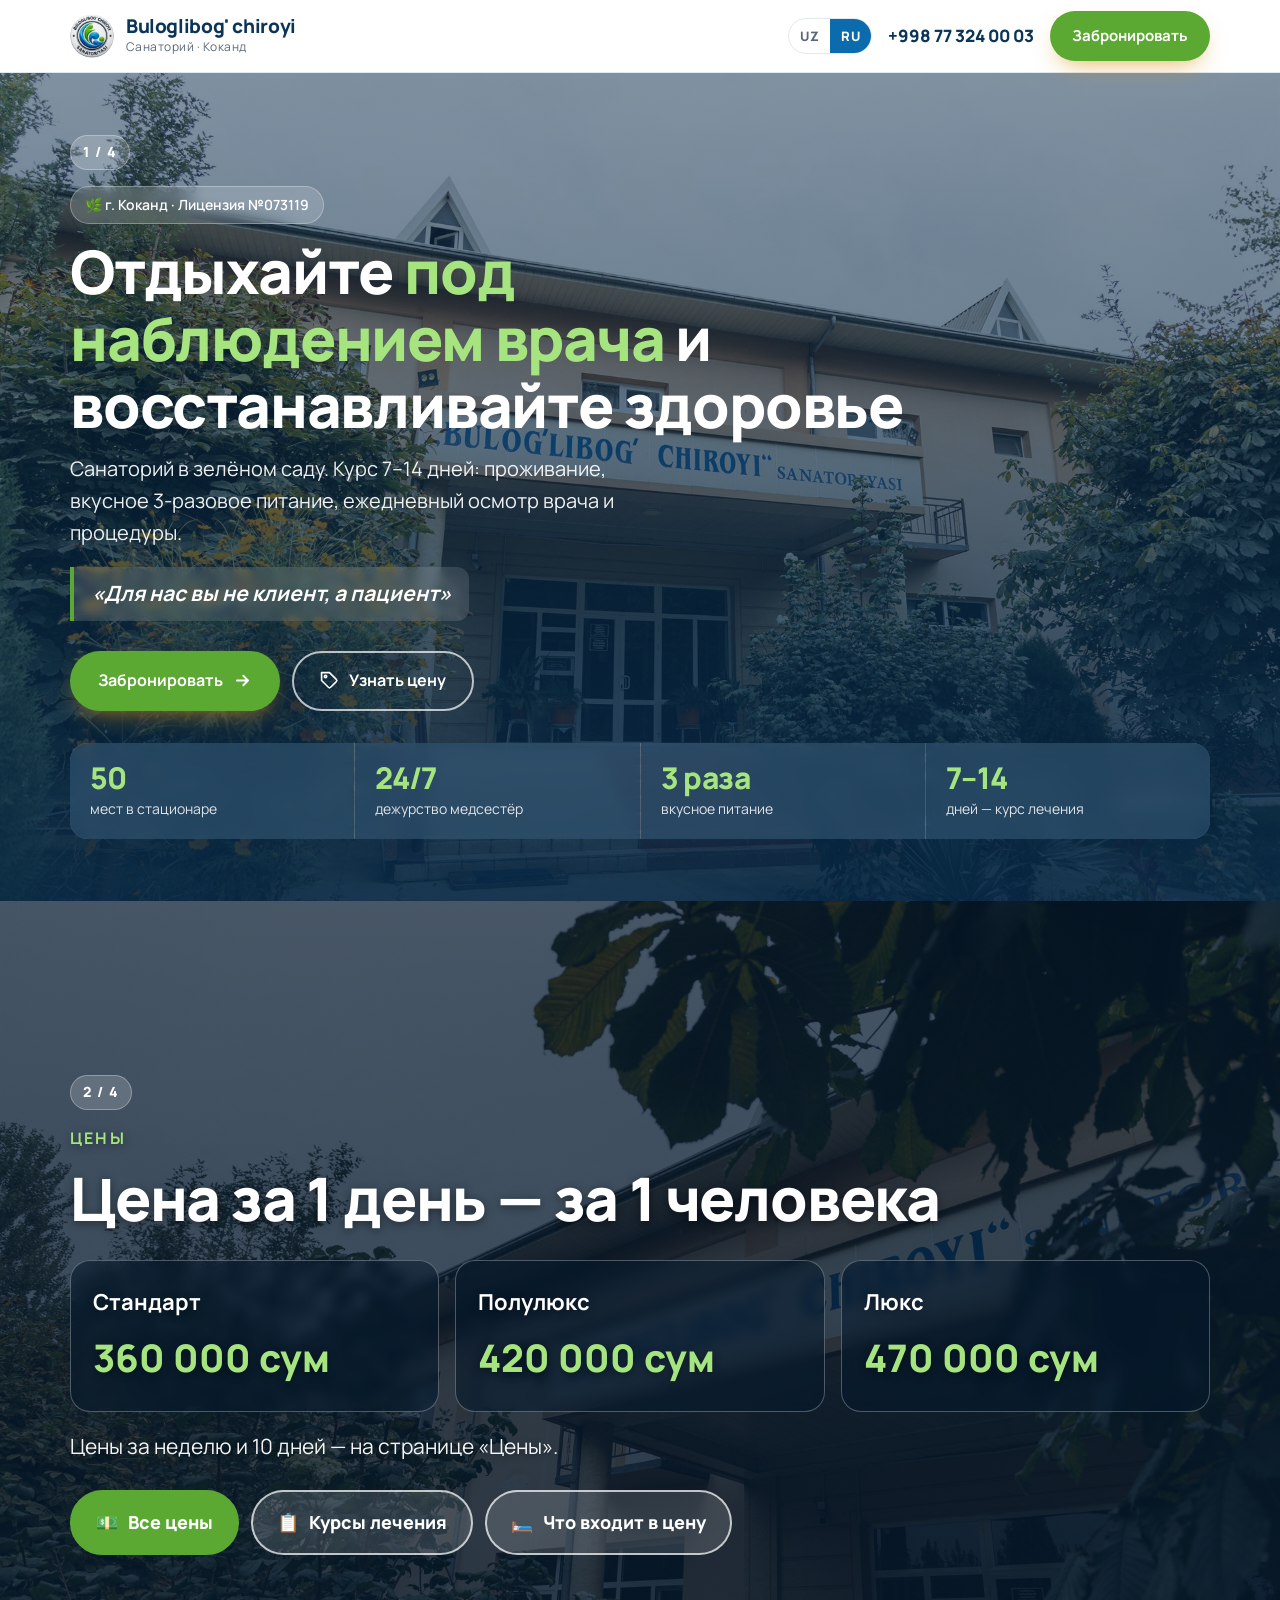
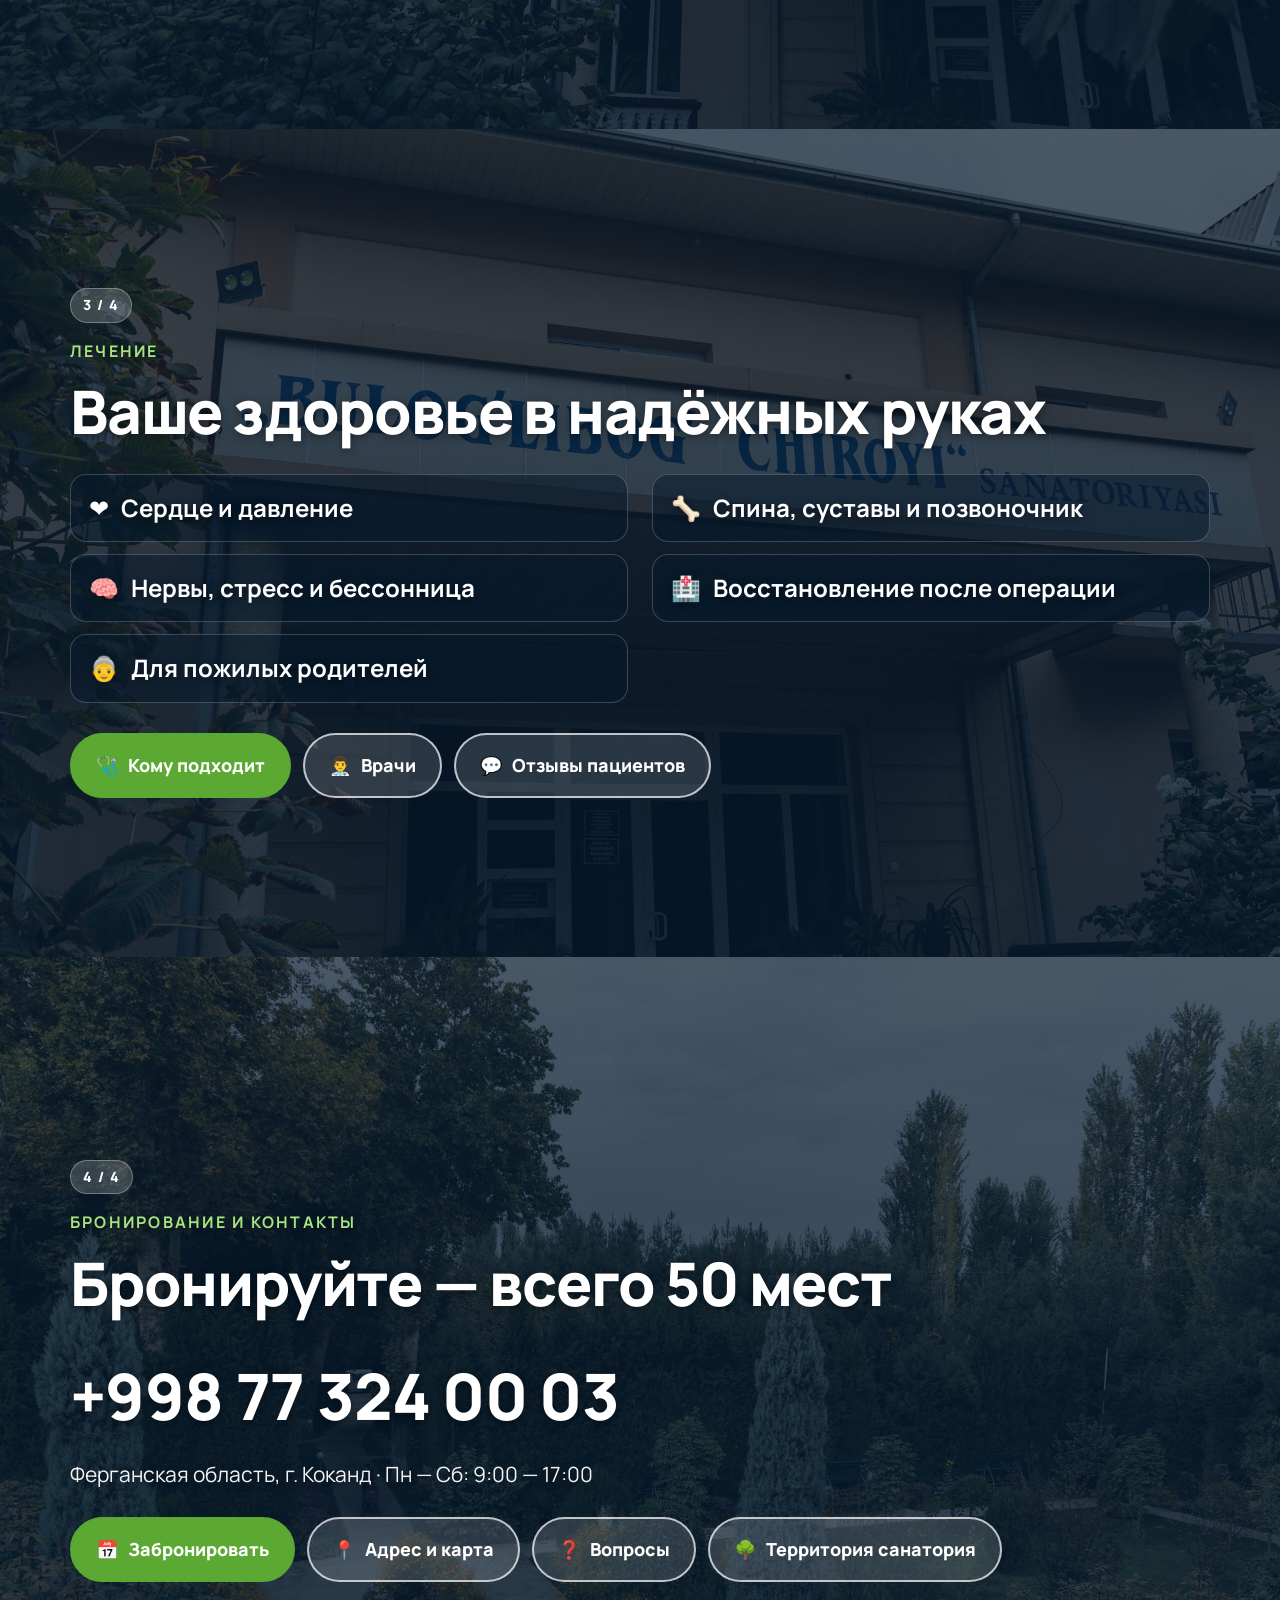
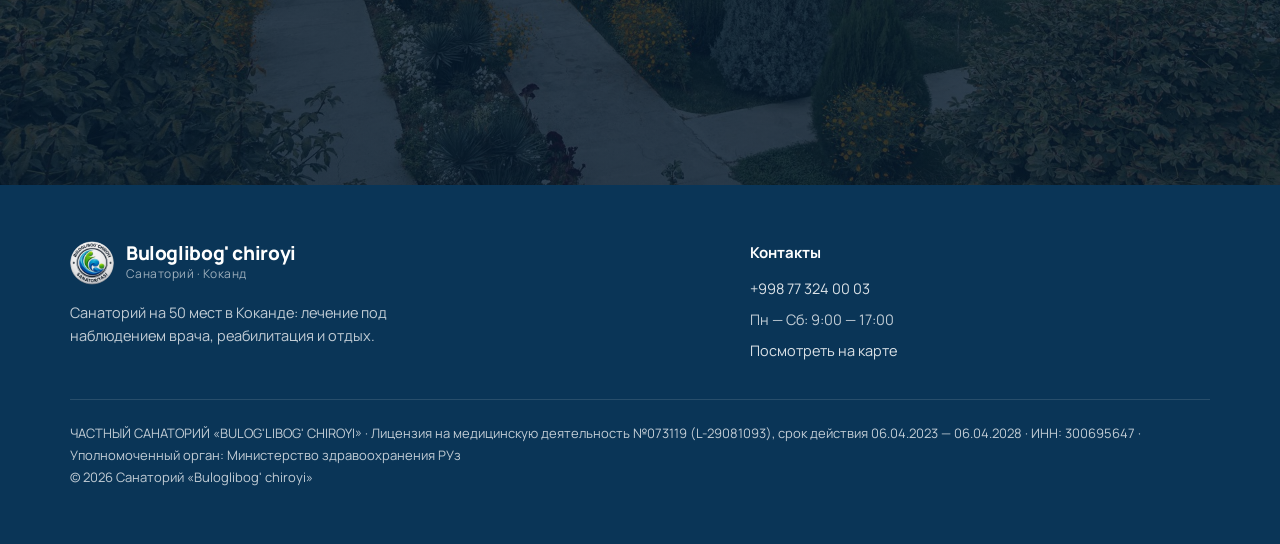
==== ru.html @ 3288c2fd "Bosh sahifa 4 ta ekran (surat fonida), yozuvlar kattalashtirildi va fonda aniq ajralib turadi Co-Aut" ====
<!DOCTYPE html>
<html lang="ru">
<head>
  <meta charset="UTF-8" />
  <meta name="viewport" content="width=device-width, initial-scale=1.0" />
  <title>Санаторий «Buloglibog' chiroyi» — Коканд | Курсы лечения и отдыха</title>
  <meta name="description" content="Санаторий «Buloglibog' chiroyi» в Коканде: курсы лечения и отдыха под наблюдением врача. Проживание, вкусное 3-разовое питание, ежедневный осмотр врача, физиотерапия — входят в цену за сутки. Тел.: +998 77 324 00 03" />
  <meta property="og:title" content="Санаторий «Buloglibog' chiroyi» — Коканд" />
  <meta property="og:description" content="Отдыхайте под наблюдением врача и восстанавливайте здоровье. Курсы лечения 7–14 дней. Бронирование: +998 77 324 00 03" />
  <meta property="og:type" content="website" />
  <meta property="og:image" content="https://buloglibog.uz/images/banner/K_F_9181.jpg" />
  <meta name="theme-color" content="#0a2540" />
  <link rel="icon" href="images/logo/logo.png" />

  <link rel="canonical" href="https://buloglibog.uz/ru.html" />
  <meta property="og:url" content="https://buloglibog.uz/ru.html" />
  <script type="application/ld+json">{"@context": "https://schema.org", "@type": "MedicalClinic", "name": "Buloglibog' chiroyi sanatoriyasi", "alternateName": "Bulog'libog' chiroyi", "url": "https://buloglibog.uz/", "logo": "https://buloglibog.uz/images/logo/logo.png", "image": "https://buloglibog.uz/images/banner/K_F_9181.jpg", "telephone": "+998773240003", "address": {"@type": "PostalAddress", "addressLocality": "Qo'qon", "addressRegion": "Farg'ona viloyati", "addressCountry": "UZ"}, "openingHoursSpecification": [{"@type": "OpeningHoursSpecification", "dayOfWeek": ["Monday", "Tuesday", "Wednesday", "Thursday", "Friday", "Saturday"], "opens": "09:00", "closes": "17:00"}], "priceRange": "340 000 – 470 000 UZS", "hasMap": "https://maps.app.goo.gl/78enxBn8ytiynUwW6", "medicalSpecialty": ["Cardiovascular", "Neurologic", "PhysicalTherapy"]}</script>
  <link rel="alternate" hreflang="uz" href="https://buloglibog.uz/" />
  <link rel="alternate" hreflang="ru" href="https://buloglibog.uz/ru.html" />
  <link rel="preconnect" href="https://fonts.googleapis.com" />
  <link rel="preconnect" href="https://fonts.gstatic.com" crossorigin />
  <link href="https://fonts.googleapis.com/css2?family=Fraunces:ital,opsz,wght@0,9..144,500;0,9..144,600;1,9..144,500&family=Manrope:wght@400;500;600;700;800&display=swap" rel="stylesheet" />
  <link rel="stylesheet" href="assets/style.css" />
  <link rel="stylesheet" href="assets/theme-b.css" />
</head>
<body>

<!-- ============ HEADER ============ -->
<header class="header">
  <div class="wrap">
    <a href="#" class="brand">
      <img src="images/logo/logo.png" alt="Логотип санатория «Buloglibog' chiroyi»" />
      <span><b>Buloglibog' chiroyi</b><small>Санаторий · Коканд</small></span>
    </a>
    <div class="header-cta">
      <div class="lang"><a href="index.html">UZ</a><a class="on" href="ru.html">RU</a></div>
      <a class="header-phone" href="tel:+998773240003">+998 77 324 00 03</a>
      <a class="btn btn-sun" href="#bron">Забронировать</a>
    </div>
  </div>
</header>

<!-- ============ 1-SAHIFA: BOSH SAHIFA ============ -->
<main class="view active" id="bosh">
<section class="hero">
  <img class="hero-bg" src="images/banner/K_F_9181.jpg" alt="Корпус санатория и цветник" fetchpriority="high" />
  <div class="wrap">
    <span class="screen-n">1 / 4</span>
    <span class="hero-tag">🌿 г. Коканд · Лицензия №073119</span>
    <h1>Отдыхайте <em>под наблюдением врача</em> и восстанавливайте здоровье</h1>
    <p class="sub">Санаторий в зелёном саду. Курс 7–14 дней: проживание, вкусное 3-разовое питание, ежедневный осмотр врача и процедуры.</p>
    <p class="motto">«Для нас вы не клиент, а пациент»</p>
    <div class="hero-actions">
      <a class="btn btn-sun" href="#bron">
        Забронировать
        <svg viewBox="0 0 24 24" fill="none" stroke="currentColor" stroke-width="2.4" stroke-linecap="round" stroke-linejoin="round"><path d="M5 12h14M13 6l6 6-6 6"/></svg>
      </a>
      <a class="btn btn-ghost" href="#narxlar">
        <svg viewBox="0 0 24 24" fill="none" stroke="currentColor" stroke-width="2" stroke-linecap="round" stroke-linejoin="round"><path d="M20.6 13.4l-7.2 7.2a2 2 0 01-2.8 0L2 12V2h10l8.6 8.6a2 2 0 010 2.8z"/><circle cx="7" cy="7" r="1.5"/></svg>
        Узнать цену
      </a>
    </div>
    <div class="hero-facts">
      <div><b>50</b><span>мест в стационаре</span></div>
      <div><b>24/7</b><span>дежурство медсестёр</span></div>
      <div><b>3 раза</b><span>вкусное питание</span></div>
      <div><b>7–14</b><span>дней — курс лечения</span></div>
    </div>
  </div>
</section>
<section class="screen" id="ekran-narxlar">
  <div class="screen-bg" style="background-image:url('images/tabiat/K_F_9191.jpg')" aria-hidden="true"></div>
  <div class="wrap">
    <span class="screen-n">2 / 4</span>
    <span class="eyebrow">Цены</span>
    <h2>Цена за 1 день — за 1 человека</h2>
    <div class="sprices">
      <div><b>Стандарт</b><strong>340 000 сум</strong></div>
      <div><b>Полулюкс</b><strong>370 000 сум</strong></div>
      <div><b>Люкс</b><strong>470 000 сум</strong></div>
    </div>
    <p class="screen-note">Цены за неделю и 10 дней — на странице «Цены».</p>
    <div class="sbtns">
        <a class="sbtn sbtn-main" href="#narxlar"><span aria-hidden="true">💵</span> Все цены</a>
        <a class="sbtn" href="#kurslar"><span aria-hidden="true">📋</span> Курсы лечения</a>
        <a class="sbtn" href="#narxga-kiradi"><span aria-hidden="true">🛏️</span> Что входит в цену</a>
    </div>
  </div>
</section>
<section class="screen" id="ekran-davolash">
  <div class="screen-bg" style="background-image:url('images/tabiat/K_F_9196.jpg')" aria-hidden="true"></div>
  <div class="wrap">
    <span class="screen-n">3 / 4</span>
    <span class="eyebrow">Лечение</span>
    <h2>Ваше здоровье в надёжных руках</h2>
    <ul class="slist">
      <li><span aria-hidden="true">❤️</span> Сердце и давление</li>
      <li><span aria-hidden="true">🦴</span> Спина, суставы и позвоночник</li>
      <li><span aria-hidden="true">🧠</span> Нервы, стресс и бессонница</li>
      <li><span aria-hidden="true">🏥</span> Восстановление после операции</li>
      <li><span aria-hidden="true">👵</span> Для пожилых родителей</li>
    </ul>
    <div class="sbtns">
        <a class="sbtn sbtn-main" href="#kimlar-uchun"><span aria-hidden="true">🩺</span> Кому подходит</a>
        <a class="sbtn" href="#shifokorlar"><span aria-hidden="true">👨‍⚕️</span> Врачи</a>
        <a class="sbtn" href="#fikrlar"><span aria-hidden="true">💬</span> Отзывы пациентов</a>
    </div>
  </div>
</section>
<section class="screen" id="ekran-aloqa">
  <div class="screen-bg" style="background-image:url('images/tabiat/K_F_9206.jpg')" aria-hidden="true"></div>
  <div class="wrap">
    <span class="screen-n">4 / 4</span>
    <span class="eyebrow">Бронирование и контакты</span>
    <h2>Бронируйте — всего 50 мест</h2>
    <a class="sphone" href="tel:+998773240003">+998 77 324 00 03</a>
    <p class="screen-note">Ферганская область, г. Коканд · Пн — Сб: 9:00 — 17:00</p>
    <div class="sbtns">
        <a class="sbtn sbtn-main" href="#bron"><span aria-hidden="true">📅</span> Забронировать</a>
        <a class="sbtn" href="#manzil"><span aria-hidden="true">📍</span> Адрес и карта</a>
        <a class="sbtn" href="#faq"><span aria-hidden="true">❓</span> Вопросы</a>
        <a class="sbtn" href="#hudud"><span aria-hidden="true">🌳</span> Территория санатория</a>
    </div>
  </div>
</section>
</main>

<!-- ============ 2-SAHIFA: NARXLAR ============ -->
<main class="view page" id="narxlar" data-title="Цены">
  <div class="page-bg" style="background-image:url('images/tabiat/K_F_9191.jpg')" aria-hidden="true"></div>
  <header class="page-banner">
    <div class="wrap">
      <a class="back" href="#">← Главная</a>
      <h1><span aria-hidden="true">💵</span> Цены</h1>
      <p>Цены за 1 день, неделю и 10 дней</p>
    </div>
  </header>
<section class="section">
  <div class="wrap">
    <div class="pgroup reveal">
      <div class="pgroup-head"><span class="pgroup-n">Цена за 1 день</span><p>За 1 человека, за 1 день</p></div>
      <div class="rooms">
        <div class="room"><span class="room-tag">Самая доступная цена</span><b>Стандарт</b><strong>340 000 сум</strong><small>1 человек / 1 сутки</small></div>
        <div class="room"><b>Полулюкс</b><strong>370 000 сум</strong><small>1 человек / 1 сутки</small></div>
        <div class="room"><b>Люкс</b><strong>470 000 сум</strong><small>1 человек / 1 сутки</small></div>
      </div>
    </div>
    <div class="pgroup reveal">
      <div class="pgroup-head"><span class="pgroup-n">Цена за неделю (7 дней)</span><p>За 1 человека, за 7 дней</p></div>
      <div class="rooms">
        <div class="room"><span class="room-tag">Самая доступная цена</span><b>Стандарт</b><strong>2 380 000 сум</strong><small>1 человек / 7 дней</small></div>
        <div class="room"><b>Полулюкс</b><strong>2 590 000 сум</strong><small>1 человек / 7 дней</small></div>
        <div class="room"><b>Люкс</b><strong>3 290 000 сум</strong><small>1 человек / 7 дней</small></div>
      </div>
    </div>
    <div class="pgroup reveal">
      <div class="pgroup-head"><span class="pgroup-n">Цена за 10 дней</span><p>За 1 человека, за 10 дней</p></div>
      <div class="rooms">
        <div class="room"><span class="room-tag">Самая доступная цена</span><b>Стандарт</b><strong>3 400 000 сум</strong><small>1 человек / 10 дней</small></div>
        <div class="room"><b>Полулюкс</b><strong>3 700 000 сум</strong><small>1 человек / 10 дней</small></div>
        <div class="room"><b>Люкс</b><strong>4 700 000 сум</strong><small>1 человек / 10 дней</small></div>
      </div>
    </div>
    <p class="packs-note reveal">В цену входят проживание, вкусное 3-разовое питание, осмотр врача и процедуры. Анализы, УЗИ и ЛФК оплачиваются отдельно.</p>
  </div>
</section>
  <nav class="pager"><div class="wrap"><a class="pg prev" href="#"><small>← Главная</small><b>🏠 Главная</b></a><a class="pg next" href="#kurslar"><small>Далее →</small><b><span aria-hidden="true">📋</span> Курсы лечения</b></a></div></nav>
  <div class="view-cta"><div class="wrap">
    <span>Есть вопросы? Позвоните — мы всё объясним.</span>
    <div><a class="btn btn-line" href="tel:+998773240003">+998 77 324 00 03</a><a class="btn btn-sun" href="#bron">Забронировать</a></div>
  </div></div>
</main>

<!-- ============ 2-SAHIFA: DAVOLANISH KURSLARI ============ -->
<main class="view page" id="kurslar" data-title="Курсы лечения">
  <div class="page-bg" style="background-image:url('images/tabiat/K_F_9170.jpg')" aria-hidden="true"></div>
  <header class="page-banner">
    <div class="wrap">
      <a class="back" href="#">← Главная</a>
      <h1><span aria-hidden="true">📋</span> Курсы лечения</h1>
      <p>Профилактика, лечение и реабилитация</p>
    </div>
  </header>
<section class="section packs-bg">
  <div class="wrap">
    <div class="head center reveal">
      <span class="eyebrow">Курсы лечения</span>
      <h2>Выберите подходящий курс</h2>
      <p class="lead">В цену за сутки входят проживание, вкусное питание, осмотр врача и процедуры. Анализы, УЗИ и ЛФК оплачиваются отдельно.</p>
    </div>
    <div class="packs">
      <div class="pack reveal">
        <span class="days">7 дней</span>
        <h3>Профилактика</h3>
        <div class="price"><b>от 2 380 000 сум</b><span>340 000 сум в день × 7 дней</span></div>
        <p class="for">При усталости и стрессе, для ежегодного обследования и отдыха.</p>
        <ul>
          <li>Проживание в удобном номере</li>
          <li>Вкусное 3-разовое питание</li>
          <li>Осмотр и консультация врача</li>
          <li>Физиотерапевтические процедуры</li>
        </ul>
        <a class="btn btn-ghost btn-block" href="#bron">Забронировать</a>
      </div>
      <div class="pack best reveal">
        <span class="pack-badge">Выбирают чаще всего</span>
        <span class="days">10–14 дней</span>
        <h3>Лечебный курс</h3>
        <div class="price"><b>от 3 400 000 сум</b><span>340 000 сум в день × 10 дней</span></div>
        <p class="for">Лечение болезней сердца, давления, суставов и нервной системы.</p>
        <ul>
          <li>Всё, что входит в профилактику</li>
          <li>Ежедневный осмотр врача</li>
          <li>Индивидуальный план лечения</li>
          <li>Итоги и рекомендации в конце курса</li>
        </ul>
        <a class="btn btn-sun btn-block" href="#bron">Забронировать</a>
      </div>
      <div class="pack reveal">
        <span class="days">от 14 дней</span>
        <h3>Реабилитация</h3>
        <div class="price"><b>от 4 760 000 сум</b><span>340 000 сум в день × 14 дней</span></div>
        <p class="for">Восстановление после травмы или операции.</p>
        <ul>
          <li>Всё, что входит в лечебный курс</li>
          <li>Уход медсестёр 24/7</li>
          <li>Наблюдение невролога</li>
          <li>Усиленная физиотерапия</li>
        </ul>
        <a class="btn btn-ghost btn-block" href="#bron">Забронировать</a>
      </div>
    </div>
    <p class="packs-note reveal">Цена курса рассчитана по стандартному номеру. Цены других номеров — на странице «Цены». Остались вопросы? Звоните: <a href="tel:+998773240003">+998 77 324 00 03</a></p>
  </div>
</section>
  <nav class="pager"><div class="wrap"><a class="pg prev" href="#narxlar"><small>← Назад</small><b><span aria-hidden="true">💵</span> Цены</b></a><a class="pg next" href="#narxga-kiradi"><small>Далее →</small><b><span aria-hidden="true">🛏️</span> Что входит в цену</b></a></div></nav>
  <div class="view-cta"><div class="wrap">
    <span>Есть вопросы? Позвоните — мы всё объясним.</span>
    <div><a class="btn btn-line" href="tel:+998773240003">+998 77 324 00 03</a><a class="btn btn-sun" href="#bron">Забронировать</a></div>
  </div></div>
</main>

<!-- ============ 2-SAHIFA: NARXGA NIMALAR KIRADI ============ -->
<main class="view page" id="narxga-kiradi" data-title="Что входит в цену">
  <div class="page-bg" style="background-image:url('images/tabiat/K_F_9216.jpg')" aria-hidden="true"></div>
  <header class="page-banner">
    <div class="wrap">
      <a class="back" href="#">← Главная</a>
      <h1><span aria-hidden="true">🛏️</span> Что входит в цену</h1>
      <p>Номер, питание, осмотр врача и процедуры</p>
    </div>
  </header>
<section class="section">
  <div class="wrap incl">
    <div class="incl-photos reveal">
      <img src="images/tabiat/K_F_9170.jpg" alt="Корпус и сад санатория" loading="lazy" />
      <img src="images/tabiat/K_F_9216.jpg" alt="Светлый холл приёмной" loading="lazy" />
      <img src="images/tabiat/K_F_9160.jpg" alt="Фонтан в саду" loading="lazy" />
    </div>
    <div class="reveal">
      <span class="eyebrow">Что входит в цену</span>
      <h2>Вы просто отдыхаете — обо всём остальном позаботимся мы</h2>
      <p class="lead">С первого дня каждый день расписан: утром осмотр, днём процедуры, вечером прогулка по саду.</p>
      <div class="incl-list">
        <div class="incl-item"><span class="n">01</span><b>Удобный номер</b><span>Стандарт, полулюкс или люкс — чисто и уютно</span></div>
        <div class="incl-item"><span class="n">02</span><b>Вкусное 3-разовое питание</b><span>Вкусно и сытно, как дома</span></div>
        <div class="incl-item"><span class="n">03</span><b>Ежедневный осмотр врача</b><span>Ваше состояние постоянно под контролем</span></div>
        <div class="incl-item"><span class="n">04</span><b>Медсестра 24/7</b><span>Помощь рядом даже ночью</span></div>
        <div class="incl-item"><span class="n">05</span><b>Физиотерапия</b><span>Кабинет прямо в здании</span></div>
        <div class="incl-item"><span class="n">06</span><b>Зелёный сад</b><span>Аллеи для прогулок, беседки, фонтан</span></div>
      </div>
    </div>
  </div>
</section>
<section class="section">
  <div class="wrap">
    <div class="head center reveal">
      <span class="eyebrow">Как это работает</span>
      <h2>4 простых шага</h2>
    </div>
    <div class="steps">
      <div class="step reveal"><h3>Позвоните</h3><p>Или оставьте онлайн-заявку. Коротко расскажите о проблеме.</p></div>
      <div class="step reveal"><h3>Подберём курс и даты</h3><p>Врач порекомендует курс, мы назовём цену и свободные места.</p></div>
      <div class="step reveal"><h3>Приезжаете и заселяетесь</h3><p>Возьмите паспорт и имеющиеся анализы. В первый день — полный осмотр.</p></div>
      <div class="step reveal"><h3>Возвращаетесь здоровым</h3><p>В конце курса — результаты и рекомендации для дома.</p></div>
    </div>
  </div>
</section>
  <nav class="pager"><div class="wrap"><a class="pg prev" href="#kurslar"><small>← Назад</small><b><span aria-hidden="true">📋</span> Курсы лечения</b></a><a class="pg next" href="#kimlar-uchun"><small>Далее →</small><b><span aria-hidden="true">🩺</span> Кому подходит</b></a></div></nav>
  <div class="view-cta"><div class="wrap">
    <span>Есть вопросы? Позвоните — мы всё объясним.</span>
    <div><a class="btn btn-line" href="tel:+998773240003">+998 77 324 00 03</a><a class="btn btn-sun" href="#bron">Забронировать</a></div>
  </div></div>
</main>

<!-- ============ 2-SAHIFA: KIMLARGA MOS ============ -->
<main class="view page" id="kimlar-uchun" data-title="Кому подходит">
  <div class="page-bg" style="background-image:url('images/tabiat/K_F_9196.jpg')" aria-hidden="true"></div>
  <header class="page-banner">
    <div class="wrap">
      <a class="back" href="#">← Главная</a>
      <h1><span aria-hidden="true">🩺</span> Кому подходит</h1>
      <p>Какие болезни лечим</p>
    </div>
  </header>
<section class="section">
  <div class="wrap">
    <div class="head reveal">
      <span class="eyebrow">Вам подходит?</span>
      <h2>Чаще всего к нам приезжают с такими проблемами</h2>
      <p class="lead">Узнали себя или близкого человека? Наш врач подберёт подходящий курс.</p>
    </div>
    <div class="who">
      <div class="who-card reveal">
        <div class="who-ico"><svg viewBox="0 0 24 24" fill="none" stroke="currentColor" stroke-width="2" stroke-linecap="round" stroke-linejoin="round"><path d="M20.8 4.6a5.5 5.5 0 00-7.8 0L12 5.7l-1-1.1a5.5 5.5 0 00-7.8 7.8l1 1.1L12 21l7.8-7.5 1-1.1a5.5 5.5 0 000-7.8z"/><path d="M3.5 12h4l2-3 3 6 2-3h6"/></svg></div>
        <h3>Сердце и давление</h3>
        <p>Часто поднимается давление, колет сердце, быстро устаёте. Лечение под контролем кардиолога.</p>
        <a href="#bron">Спросить об этом →</a>
      </div>
      <div class="who-card reveal">
        <div class="who-ico"><svg viewBox="0 0 24 24" fill="none" stroke="currentColor" stroke-width="2" stroke-linecap="round" stroke-linejoin="round"><path d="M12 2v20"/><path d="M8 5h8M7 9h10M8 13h8M7 17h10"/></svg></div>
        <h3>Спина, суставы и позвоночник</h3>
        <p>Боль в спине, отёк суставов, трудно двигаться. Курс физиотерапии и массажа.</p>
        <a href="#bron">Спросить об этом →</a>
      </div>
      <div class="who-card reveal">
        <div class="who-ico"><svg viewBox="0 0 24 24" fill="none" stroke="currentColor" stroke-width="2" stroke-linecap="round" stroke-linejoin="round"><circle cx="12" cy="8" r="5"/><path d="M9 8h.01M15 8h.01M9.5 10.5c1.5 1 3.5 1 5 0"/><path d="M5 21c1-3.5 4-5 7-5s6 1.5 7 5"/></svg></div>
        <h3>Нервы, стресс и бессонница</h3>
        <p>Головная боль, усталость, раздражительность. Осмотр невролога и восстановление в тишине.</p>
        <a href="#bron">Спросить об этом →</a>
      </div>
      <div class="who-card reveal">
        <div class="who-ico"><svg viewBox="0 0 24 24" fill="none" stroke="currentColor" stroke-width="2" stroke-linecap="round" stroke-linejoin="round"><path d="M4 21V10l8-6 8 6v11"/><path d="M9 21v-6h6v6"/><path d="M12 8v4M10 10h4"/></svg></div>
        <h3>После операции</h3>
        <p>Программа реабилитации после операции: вернуть силы и быстрее восстановиться.</p>
        <a href="#bron">Спросить об этом →</a>
      </div>
      <div class="who-card reveal">
        <div class="who-ico"><svg viewBox="0 0 24 24" fill="none" stroke="currentColor" stroke-width="2" stroke-linecap="round" stroke-linejoin="round"><circle cx="9" cy="7" r="3"/><circle cx="17" cy="9" r="2.5"/><path d="M3 20c.5-3.5 3-5.5 6-5.5s5.5 2 6 5.5"/><path d="M15 15.2c.6-.2 1.3-.3 2-.3 2.3 0 4 1.5 4.5 4.1"/></svg></div>
        <h3>Для пожилых родителей</h3>
        <p>Раз в год — полное обследование и отдых. Вы спокойны — они под присмотром.</p>
        <a href="#bron">Спросить об этом →</a>
      </div>
      <div class="who-card accent reveal">
        <h3>Вашей проблемы нет в списке?</h3>
        <p>Позвоните — наш врач подскажет, что делать, и порекомендует подходящий курс.</p>
        <a class="btn btn-sun" href="tel:+998773240003">+998 77 324 00 03</a>
      </div>
    </div>
  </div>
</section>
<section class="section">
  <div class="wrap">
    <div class="head reveal">
      <span class="eyebrow">А также</span>
      <h2 style="font-size:clamp(26px,3.2vw,34px)">Другие услуги санатория</h2>
    </div>
    <div class="extra reveal">
      <div><b>УЗИ-диагностика</b><span>Все виды ультразвуковых исследований</span></div>
      <div><b>Клиническая лаборатория</b><span>Результаты анализов в тот же день</span></div>
      <div><b>Кардиология и неврология</b><span>Осмотр и консультация специалиста</span></div>
      <div><b>Хирургия</b><span>Хирургические и лапароскопические операции</span></div>
    </div>
  </div>
</section>
  <nav class="pager"><div class="wrap"><a class="pg prev" href="#narxga-kiradi"><small>← Назад</small><b><span aria-hidden="true">🛏️</span> Что входит в цену</b></a><a class="pg next" href="#shifokorlar"><small>Далее →</small><b><span aria-hidden="true">👨‍⚕️</span> Врачи</b></a></div></nav>
  <div class="view-cta"><div class="wrap">
    <span>Есть вопросы? Позвоните — мы всё объясним.</span>
    <div><a class="btn btn-line" href="tel:+998773240003">+998 77 324 00 03</a><a class="btn btn-sun" href="#bron">Забронировать</a></div>
  </div></div>
</main>

<!-- ============ 2-SAHIFA: SHIFOKORLAR ============ -->
<main class="view page" id="shifokorlar" data-title="Врачи">
  <div class="page-bg" style="background-image:url('images/tabiat/K_F_9186.jpg')" aria-hidden="true"></div>
  <header class="page-banner">
    <div class="wrap">
      <a class="back" href="#">← Главная</a>
      <h1><span aria-hidden="true">👨‍⚕️</span> Врачи</h1>
      <p>Кто будет вас лечить</p>
    </div>
  </header>
<section class="section">
  <div class="wrap">
    <div class="head reveal">
      <span class="eyebrow">Команда</span>
      <h2>Кто будет вас лечить</h2>
      <p class="lead">Семья Кодировых — врачи, продолжающие медицинские традиции Ферганской долины.</p>
    </div>
    <div class="team">
      <div class="doc reveal"><div class="av">А</div><span class="role">Главный врач</span><h3>Кодиров Акрамжон Акбарович</h3></div>
      <div class="doc reveal"><div class="av">А</div><span class="role">Врач</span><h3>Кодиров Азизжон Акрамович</h3></div>
      <div class="doc reveal"><div class="av">А</div><span class="role">Врач</span><h3>Кодиров Акмалжон Акрамович</h3></div>
      <div class="doc reveal"><div class="av">З</div><span class="role">Старшая медсестра</span><h3>Махмудова Зилолахон Акрамовна</h3></div>
    </div>
  </div>
</section>
  <nav class="pager"><div class="wrap"><a class="pg prev" href="#kimlar-uchun"><small>← Назад</small><b><span aria-hidden="true">🩺</span> Кому подходит</b></a><a class="pg next" href="#hudud"><small>Далее →</small><b><span aria-hidden="true">🌳</span> Территория санатория</b></a></div></nav>
  <div class="view-cta"><div class="wrap">
    <span>Есть вопросы? Позвоните — мы всё объясним.</span>
    <div><a class="btn btn-line" href="tel:+998773240003">+998 77 324 00 03</a><a class="btn btn-sun" href="#bron">Забронировать</a></div>
  </div></div>
</main>

<!-- ============ 2-SAHIFA: SANATORIYA HUDUDI ============ -->
<main class="view page" id="hudud" data-title="Территория санатория">
  <div class="page-bg" style="background-image:url('images/tabiat/K_F_9206.jpg')" aria-hidden="true"></div>
  <header class="page-banner">
    <div class="wrap">
      <a class="back" href="#">← Главная</a>
      <h1><span aria-hidden="true">🌳</span> Территория санатория</h1>
      <p>Сад и корпуса на фото</p>
    </div>
  </header>
<section class="section">
  <div class="wrap">
    <div class="head reveal">
      <span class="eyebrow">Территория санатория</span>
      <h2>Вдали от городского шума, в зелёном саду</h2>
    </div>
    <div class="strip reveal">
      <a href="tabiat-ru.html"><img src="images/tabiat/K_F_9206.jpg" alt="Цветник и аллеи" loading="lazy" /></a>
      <a href="tabiat-ru.html"><img src="images/tabiat/K_F_9156.jpg" alt="Беседка в саду" loading="lazy" /></a>
      <a href="tabiat-ru.html"><img src="images/tabiat/K_F_9151.jpg" alt="Скамейки с навесом" loading="lazy" /></a>
      <a href="tabiat-ru.html"><img src="images/tabiat/K_F_9221.jpg" alt="Веранда и вид на сад" loading="lazy" /></a>
      <a href="tabiat-ru.html"><img src="images/tabiat/K_F_9241.jpg" alt="Въезд на территорию" loading="lazy" /><span class="more">Все фото →</span></a>
    </div>
  </div>
</section>
  <nav class="pager"><div class="wrap"><a class="pg prev" href="#shifokorlar"><small>← Назад</small><b><span aria-hidden="true">👨‍⚕️</span> Врачи</b></a><a class="pg next" href="#fikrlar"><small>Далее →</small><b><span aria-hidden="true">💬</span> Отзывы пациентов</b></a></div></nav>
  <div class="view-cta"><div class="wrap">
    <span>Есть вопросы? Позвоните — мы всё объясним.</span>
    <div><a class="btn btn-line" href="tel:+998773240003">+998 77 324 00 03</a><a class="btn btn-sun" href="#bron">Забронировать</a></div>
  </div></div>
</main>

<!-- ============ 2-SAHIFA: BEMORLAR FIKRI ============ -->
<main class="view page" id="fikrlar" data-title="Отзывы пациентов">
  <div class="page-bg" style="background-image:url('images/tabiat/K_F_9156.jpg')" aria-hidden="true"></div>
  <header class="page-banner">
    <div class="wrap">
      <a class="back" href="#">← Главная</a>
      <h1><span aria-hidden="true">💬</span> Отзывы пациентов</h1>
      <p>Что говорят наши пациенты</p>
    </div>
  </header>
<section class="section">
  <div class="wrap">
    <div class="head reveal">
      <span class="eyebrow">Отзывы пациентов</span>
      <h2>Что говорят те, кто у нас лечился</h2>
    </div>
    <div class="reviews">
      <div class="review reveal">
        <div class="stars">★★★★★</div>
        <blockquote>«Приехал с болезнью сердца. Акрам-ака и его команда лечили очень внимательно. После 14-дневного курса чувствую себя на 10 лет моложе. Спасибо!»</blockquote>
        <div class="who-r">Даврон-ака, 58 лет<span>г. Фергана</span></div>
      </div>
      <div class="review reveal">
        <div class="stars">★★★★★</div>
        <blockquote>«Забронировала курс физиотерапии для мамы. Медсёстры очень заботливые, номера чистые, еда вкусная. Главное — мама снова хорошо ходит.»</blockquote>
        <div class="who-r">Мадина-опа, 34 года<span>г. Коканд</span></div>
      </div>
      <div class="review reveal">
        <div class="stars">★★★★★</div>
        <blockquote>«Восстанавливался здесь после операции. Маленький разрез, боли почти не было, через 3 дня был дома. Азиз-ака — настоящий профессионал.»</blockquote>
        <div class="who-r">Бекзод-ака, 41 год<span>г. Маргилан</span></div>
      </div>
    </div>
  </div>
</section>
  <nav class="pager"><div class="wrap"><a class="pg prev" href="#hudud"><small>← Назад</small><b><span aria-hidden="true">🌳</span> Территория санатория</b></a><a class="pg next" href="#faq"><small>Далее →</small><b><span aria-hidden="true">❓</span> Вопросы</b></a></div></nav>
  <div class="view-cta"><div class="wrap">
    <span>Есть вопросы? Позвоните — мы всё объясним.</span>
    <div><a class="btn btn-line" href="tel:+998773240003">+998 77 324 00 03</a><a class="btn btn-sun" href="#bron">Забронировать</a></div>
  </div></div>
</main>

<!-- ============ 2-SAHIFA: SAVOLLAR ============ -->
<main class="view page" id="faq" data-title="Вопросы">
  <div class="page-bg" style="background-image:url('images/tabiat/K_F_9231.jpg')" aria-hidden="true"></div>
  <header class="page-banner">
    <div class="wrap">
      <a class="back" href="#">← Главная</a>
      <h1><span aria-hidden="true">❓</span> Вопросы</h1>
      <p>Документы, оплата и другое</p>
    </div>
  </header>
<section class="section">
  <div class="wrap">
    <div class="head center reveal">
      <span class="eyebrow">Вопросы</span>
      <h2>Частые вопросы</h2>
    </div>
    <div class="faq reveal">
      <details open>
        <summary>Сколько стоит?</summary>
        <p>Цена за 1 человека в сутки: стандарт — 340 000 сум, полулюкс — 370 000 сум, люкс — 470 000 сум. Например, 10-дневный курс в стандартном номере — 3 400 000 сум. В цену входят проживание, питание, осмотр врача и процедуры; анализы, УЗИ и ЛФК оплачиваются отдельно. Подробнее: <a href="tel:+998773240003">+998 77 324 00 03</a>.</p>
      </details>
      <details>
        <summary>Как забронировать место?</summary>
        <p>Позвоните или <a href="https://forms.gle/gRoHzKbZsQmoLKWW8" target="_blank" rel="noopener">оставьте онлайн-заявку</a>. Наш специалист свяжется с вами и поможет выбрать курс и даты.</p>
      </details>
      <details>
        <summary>Сколько длится курс?</summary>
        <p>Обычно 7–14 дней. Точный срок врач назначит после осмотра — в зависимости от заболевания и его тяжести.</p>
      </details>
      <details>
        <summary>Какие нужны документы?</summary>
        <p>Паспорт или ID-карта. Если есть — прежние анализы, ЭКГ и результаты УЗИ. Если понадобится что-то ещё, предупредим заранее.</p>
      </details>
      <details>
        <summary>Можно приехать вместе с близким?</summary>
        <p>Да. Цена считается за каждого человека отдельно. Подробные условия уточните по телефону.</p>
      </details>
      <details>
        <summary>Как оплатить?</summary>
        <p>Наличными, банковской картой или переводом.</p>
      </details>
    </div>
  </div>
</section>
  <nav class="pager"><div class="wrap"><a class="pg prev" href="#fikrlar"><small>← Назад</small><b><span aria-hidden="true">💬</span> Отзывы пациентов</b></a><a class="pg next" href="#manzil"><small>Далее →</small><b><span aria-hidden="true">📍</span> Адрес и контакты</b></a></div></nav>
  <div class="view-cta"><div class="wrap">
    <span>Есть вопросы? Позвоните — мы всё объясним.</span>
    <div><a class="btn btn-line" href="tel:+998773240003">+998 77 324 00 03</a><a class="btn btn-sun" href="#bron">Забронировать</a></div>
  </div></div>
</main>

<!-- ============ 2-SAHIFA: MANZIL VA ALOQA ============ -->
<main class="view page" id="manzil" data-title="Адрес и контакты">
  <div class="page-bg" style="background-image:url('images/tabiat/K_F_9241.jpg')" aria-hidden="true"></div>
  <header class="page-banner">
    <div class="wrap">
      <a class="back" href="#">← Главная</a>
      <h1><span aria-hidden="true">📍</span> Адрес и контакты</h1>
      <p>Карта, телефон, часы работы</p>
    </div>
  </header>
<section class="section">
  <div class="wrap">
    <div class="head reveal">
      <span class="eyebrow">Адрес</span>
      <h2>Как нас найти</h2>
    </div>
    <div class="contact">
      <div class="contact-card reveal">
        <div class="row"><b>Телефон</b><a class="big" href="tel:+998773240003">+998 77 324 00 03</a></div>
        <div class="row"><b>Адрес</b><div>Ферганская область, г. Коканд</div><span style="color:var(--muted);font-size:14px">Plus Code: GXGQ+3M4</span></div>
        <div class="row"><b>Часы работы</b><div>Пн — Сб: 9:00 — 17:00</div><span style="color:var(--muted);font-size:14px">Стационар: 24/7</span></div>
        <a class="btn btn-line" href="https://maps.app.goo.gl/78enxBn8ytiynUwW6" target="_blank" rel="noopener">Открыть маршрут на карте</a>
      </div>
      <div class="map reveal">
        <iframe title="Buloglibog' chiroyi sanatoriyasi xaritada" loading="lazy" referrerpolicy="no-referrer-when-downgrade"
          src="https://maps.google.com/maps?q=GXGQ%2B3M4%20Kokand&z=15&output=embed"></iframe>
      </div>
    </div>
  </div>
</section>
  <nav class="pager"><div class="wrap"><a class="pg prev" href="#faq"><small>← Назад</small><b><span aria-hidden="true">❓</span> Вопросы</b></a><a class="pg next" href="#bron"><small>Далее →</small><b><span aria-hidden="true">📅</span> Забронировать</b></a></div></nav>
  <div class="view-cta"><div class="wrap">
    <span>Есть вопросы? Позвоните — мы всё объясним.</span>
    <div><a class="btn btn-line" href="tel:+998773240003">+998 77 324 00 03</a><a class="btn btn-sun" href="#bron">Забронировать</a></div>
  </div></div>
</main>

<!-- ============ 2-SAHIFA: JOY BAND QILISH ============ -->
<main class="view page" id="bron" data-title="Забронировать">
  <div class="page-bg" style="background-image:url('images/tabiat/K_F_9226.jpg')" aria-hidden="true"></div>
  <header class="page-banner">
    <div class="wrap">
      <a class="back" href="#">← Главная</a>
      <h1><span aria-hidden="true">📅</span> Забронировать</h1>
      <p>Звонок или онлайн-заявка</p>
    </div>
  </header>
<section class="section">
  <div class="wrap">
    <div class="lead-box reveal">
      <div class="txt">
        <span class="eyebrow">Забронировать</span>
        <h2>Мест немного — бронируйте заранее</h2>
        <p>Всего 50 мест. Позвоните или оставьте заявку — наш специалист свяжется с вами и расскажет о курсе, датах и цене.</p>
        <ul class="lead-perks">
          <li>Консультация и информация о цене — бесплатно</li>
          <li>Удобные даты выбираете сами</li>
          <li>Наличные, карта или банковский перевод</li>
        </ul>
      </div>
      <div class="form">
        <a class="btn btn-green btn-block" href="tel:+998773240003">
          <svg viewBox="0 0 24 24" fill="none" stroke="currentColor" stroke-width="2" stroke-linecap="round" stroke-linejoin="round"><path d="M3 5a2 2 0 012-2h2.5a1 1 0 01.95.68l1.2 3.6a1 1 0 01-.27 1.05L7.6 9.7a13 13 0 006.7 6.7l1.4-1.78a1 1 0 011.05-.27l3.6 1.2a1 1 0 01.68.95V19a2 2 0 01-2 2A18 18 0 013 5z"/></svg>
          +998 77 324 00 03
        </a>
        <p class="hint">Понедельник — суббота, 9:00 — 17:00</p>
        <div class="or">или</div>
        <a class="btn btn-sun btn-block" href="https://forms.gle/gRoHzKbZsQmoLKWW8" target="_blank" rel="noopener">
          Оставить онлайн-заявку
          <svg viewBox="0 0 24 24" fill="none" stroke="currentColor" stroke-width="2.4" stroke-linecap="round" stroke-linejoin="round"><path d="M5 12h14M13 6l6 6-6 6"/></svg>
        </a>
        <p class="hint">Займёт 1 минуту. Перезвоним в рабочее время.</p>
      </div>
    </div>
  </div>
</section>
  <nav class="pager"><div class="wrap"><a class="pg prev" href="#manzil"><small>← Назад</small><b><span aria-hidden="true">📍</span> Адрес и контакты</b></a><a class="pg next" href="#"><small>Главная →</small><b>🏠 Главная</b></a></div></nav>
</main>

<!-- ============ FOOTER ============ -->
<footer class="footer">
  <div class="wrap">
    <div class="grid">
      <div>
        <a href="#" class="brand">
          <img src="images/logo/logo.png" alt="" />
          <span><b>Buloglibog' chiroyi</b><small>Санаторий · Коканд</small></span>
        </a>
        <p style="margin-top:16px;max-width:360px">Санаторий на 50 мест в Коканде: лечение под наблюдением врача, реабилитация и отдых.</p>
      </div>
      <div>
        <h4>Контакты</h4>
        <ul>
          <li><a href="tel:+998773240003">+998 77 324 00 03</a></li>
          <li>Пн — Сб: 9:00 — 17:00</li>
          <li><a href="https://maps.app.goo.gl/78enxBn8ytiynUwW6" target="_blank" rel="noopener">Посмотреть на карте</a></li>
        </ul>
      </div>
    </div>
    <div class="legal">
      ЧАСТНЫЙ САНАТОРИЙ «BULOG'LIBOG' CHIROYI» · Лицензия на медицинскую деятельность №073119 (L-29081093), срок действия 06.04.2023 — 06.04.2028 · ИНН: 300695647 · Уполномоченный орган: Министерство здравоохранения РУз<br />
      © 2026 Санаторий «Buloglibog' chiroyi»
    </div>
  </div>
</footer>

<!-- Mobil pastki panel -->
<div class="mbar">
  <a class="btn btn-green" href="tel:+998773240003">Позвонить</a>
  <a class="btn btn-sun" href="#bron">Забронировать</a>
</div>

<script>
  // 2 sahifali tuzilma: bosh sahifa (tugmalar) va tanlangan bo'lim sahifasi
  (function () {
    var views = document.querySelectorAll('.view');
    var home = document.getElementById('bosh');
    var baseTitle = document.title;
    function show() {
      var id = decodeURIComponent(location.hash.slice(1));
      var el = id && document.getElementById(id);
      var target = el && el.closest ? el.closest('.view') : null;
      if (!target) { target = home; el = null; }
      var sub = (el && el !== target) ? el : null;
      views.forEach(function (v) { v.classList.toggle('active', v === target); });
      target.querySelectorAll('.reveal').forEach(function (e) { e.classList.add('in'); });
      document.title = target === home ? baseTitle : target.getAttribute('data-title') + " — санаторий «Buloglibog' chiroyi»";
      function go() {
        if (sub) { window.scrollTo(0, sub.getBoundingClientRect().top + window.pageYOffset - 70); }
        else window.scrollTo(0, 0);
      }
      go(); setTimeout(go, 0);
    }
    if ('scrollRestoration' in history) history.scrollRestoration = 'manual';
    window.addEventListener('hashchange', show);
    window.addEventListener('load', function () { if (!location.hash) window.scrollTo(0, 0); });
    show();
  })();
</script>
<script>
  // Til almashtirganda ochiq bo'limni saqlash
  document.querySelectorAll('.lang a').forEach(function (a) {
    a.addEventListener('click', function () { if (location.hash) a.href = a.getAttribute('href') + location.hash; });
  });
</script>
<script src="assets/data.js" defer></script>
</body>
</html>
---- assets/style.css ----
/* Buloglibog' chiroyi — umumiy uslublar */
:root {
  --green-900: #12331f;
  --green-800: #1b4a2e;
  --green-700: #22603b;
  --green-600: #2e7a4c;
  --green-100: #e4efe6;
  --cream: #f7f3ea;
  --cream-2: #efe8d8;
  --sun: #f2b33d;
  --sun-dark: #d9961c;
  --ink: #1d241f;
  --muted: #5c665f;
  --line: #ddd5c3;
  --white: #ffffff;
  --radius: 18px;
  --shadow: 0 18px 40px -22px rgba(18, 51, 31, .45);
  --max: 1180px;
}

* { box-sizing: border-box; }
html { scroll-behavior: smooth; -webkit-text-size-adjust: 100%; }
body {
  margin: 0;
  font-family: 'Manrope', system-ui, -apple-system, 'Segoe UI', sans-serif;
  color: var(--ink);
  background: var(--cream);
  line-height: 1.6;
  font-size: 17px;
}
img { max-width: 100%; display: block; }
a { color: inherit; }
h1, h2, h3 { font-family: 'Fraunces', Georgia, serif; font-weight: 600; line-height: 1.12; margin: 0; letter-spacing: -.01em; }
h2 { font-size: clamp(30px, 4.2vw, 46px); }
h3 { font-size: 22px; }
p { margin: 0; }

.wrap { max-width: var(--max); margin: 0 auto; padding: 0 20px; }
.section { padding: clamp(64px, 9vw, 110px) 0; }
.eyebrow {
  display: inline-block; font-size: 13px; font-weight: 700; letter-spacing: .14em;
  text-transform: uppercase; color: var(--green-600); margin-bottom: 14px;
}
.lead { color: var(--muted); font-size: 18px; max-width: 640px; margin-top: 16px; }
.head { margin-bottom: 44px; }
.head.center { text-align: center; }
.head.center .lead { margin-left: auto; margin-right: auto; }

/* Tugmalar */
.btn {
  display: inline-flex; align-items: center; justify-content: center; gap: 10px;
  padding: 15px 26px; border-radius: 999px; font-weight: 700; font-size: 16px;
  text-decoration: none; border: 2px solid transparent; cursor: pointer;
  transition: transform .15s ease, background .2s ease, box-shadow .2s ease;
  font-family: inherit;
}
.btn:hover { transform: translateY(-1px); }
.btn svg { width: 19px; height: 19px; flex: none; }
.btn-sun { background: var(--sun); color: var(--green-900); box-shadow: 0 10px 24px -10px rgba(217,150,28,.8); }
.btn-sun:hover { background: #f6c25c; }
.btn-green { background: var(--green-700); color: #fff; }
.btn-green:hover { background: var(--green-800); }
.btn-ghost { border-color: rgba(255,255,255,.7); color: #fff; }
.btn-ghost:hover { background: rgba(255,255,255,.12); }
.btn-line { border-color: var(--green-700); color: var(--green-700); }
.btn-line:hover { background: var(--green-100); }
.btn-block { width: 100%; }

/* Header */
.header {
  position: sticky; top: 0; z-index: 50;
  background: rgba(247, 243, 234, .92); backdrop-filter: blur(10px);
  border-bottom: 1px solid var(--line);
}
.header .wrap { display: flex; align-items: center; justify-content: space-between; height: 72px; gap: 20px; }
.brand { display: flex; align-items: center; gap: 12px; text-decoration: none; }
.brand img { width: 44px; height: 44px; border-radius: 50%; }
.brand b { display: block; font-family: 'Fraunces', serif; font-size: 19px; font-weight: 600; line-height: 1.1; color: var(--green-900); }
.brand small { display: block; font-size: 12px; color: var(--muted); letter-spacing: .04em; }
.nav { display: flex; gap: 26px; }
.nav a { text-decoration: none; font-weight: 600; font-size: 15px; color: var(--ink); opacity: .8; }
.nav a:hover { opacity: 1; color: var(--green-700); }
.header-cta { display: flex; align-items: center; gap: 16px; }
.header-phone { font-weight: 800; text-decoration: none; color: var(--green-900); white-space: nowrap; }
.header .btn { padding: 11px 20px; font-size: 15px; }
@media (max-width: 980px) { .nav { display: none; } }
@media (max-width: 640px) { .header-phone { display: none; } .header .btn { padding: 10px 16px; font-size: 14px; } .brand small { display: none; } }

/* Hero */
.hero { position: relative; min-height: min(88vh, 760px); display: flex; align-items: flex-end; color: #fff; overflow: hidden; }
.hero-bg { position: absolute; inset: 0; width: 100%; height: 100%; object-fit: cover; }
.hero::after {
  content: ""; position: absolute; inset: 0;
  background: linear-gradient(180deg, rgba(10,30,18,.15) 0%, rgba(10,30,18,.35) 40%, rgba(10,30,18,.88) 100%);
}
.hero .wrap { position: relative; z-index: 1; padding-top: 120px; padding-bottom: 56px; width: 100%; }
.hero-tag {
  display: inline-flex; align-items: center; gap: 8px; padding: 7px 14px; border-radius: 999px;
  background: rgba(255,255,255,.16); border: 1px solid rgba(255,255,255,.3); font-size: 14px; font-weight: 600;
  backdrop-filter: blur(6px);
}
.hero h1 { font-size: clamp(38px, 6.4vw, 74px); max-width: 860px; margin: 18px 0 18px; }
.hero h1 em { font-style: italic; color: #ffd27a; }
.hero p.sub { font-size: clamp(17px, 2vw, 20px); max-width: 600px; opacity: .92; }
.hero-actions { display: flex; flex-wrap: wrap; gap: 12px; margin-top: 30px; }
.hero-facts {
  display: grid; grid-template-columns: repeat(4, 1fr); gap: 1px; margin-top: 46px;
  background: rgba(255,255,255,.25); border-radius: var(--radius); overflow: hidden;
}
.hero-facts div { background: rgba(14, 38, 24, .55); backdrop-filter: blur(8px); padding: 18px 20px; }
.hero-facts b { display: block; font-family: 'Fraunces', serif; font-size: 30px; font-weight: 600; line-height: 1.1; }
.hero-facts span { font-size: 14px; opacity: .85; }
@media (max-width: 720px) {
  .hero-facts { grid-template-columns: 1fr 1fr; }
  .hero-facts b { font-size: 24px; }
  .hero-actions .btn { flex: 1 1 100%; }
}

/* Kimlar uchun */
.who { display: grid; grid-template-columns: repeat(3, 1fr); gap: 18px; }
.who-card {
  background: var(--white); border-radius: var(--radius); padding: 28px; border: 1px solid var(--line);
  display: flex; flex-direction: column; gap: 12px; transition: border-color .2s, box-shadow .2s;
}
.who-card:hover { border-color: var(--green-600); box-shadow: var(--shadow); }
.who-ico { width: 52px; height: 52px; border-radius: 14px; background: var(--green-100); display: grid; place-items: center; color: var(--green-700); }
.who-ico svg { width: 26px; height: 26px; }
.who-card p { color: var(--muted); font-size: 16px; }
.who-card a { margin-top: auto; font-weight: 700; color: var(--green-700); text-decoration: none; padding-top: 8px; }
.who-card a:hover { text-decoration: underline; }
.who-card.accent { background: var(--green-800); color: #fff; border-color: var(--green-800); }
.who-card.accent p { color: rgba(255,255,255,.8); }
.who-card.accent .btn { margin-top: auto; }
@media (max-width: 900px) { .who { grid-template-columns: 1fr 1fr; } }
@media (max-width: 600px) { .who { grid-template-columns: 1fr; } }

/* Paketlar */
.packs-bg { background: var(--green-900); color: #fff; }
.packs-bg .eyebrow { color: var(--sun); }
.packs-bg .lead { color: rgba(255,255,255,.75); }
.packs { display: grid; grid-template-columns: repeat(3, 1fr); gap: 20px; align-items: stretch; }
.pack {
  background: rgba(255,255,255,.06); border: 1px solid rgba(255,255,255,.14); border-radius: 22px;
  padding: 32px 28px; display: flex; flex-direction: column; position: relative;
}
.pack.best { background: var(--cream); color: var(--ink); border-color: var(--sun); box-shadow: 0 30px 60px -30px rgba(0,0,0,.6); }
.pack-badge {
  position: absolute; top: -14px; left: 28px; background: var(--sun); color: var(--green-900);
  font-size: 12px; font-weight: 800; letter-spacing: .08em; text-transform: uppercase; padding: 6px 12px; border-radius: 999px;
}
.pack .days { font-size: 14px; font-weight: 700; letter-spacing: .06em; text-transform: uppercase; opacity: .7; }
.pack h3 { font-size: 28px; margin: 8px 0 10px; }
.pack .for { font-size: 15px; opacity: .8; min-height: 48px; }
.pack ul { list-style: none; padding: 0; margin: 22px 0 28px; display: grid; gap: 11px; font-size: 15.5px; }
.pack li { display: flex; gap: 10px; align-items: flex-start; }
.pack li::before {
  content: ""; flex: none; width: 20px; height: 20px; margin-top: 2px; border-radius: 50%;
  background: var(--sun) url("data:image/svg+xml,%3Csvg xmlns='http://www.w3.org/2000/svg' viewBox='0 0 24 24' fill='none' stroke='%2312331f' stroke-width='3.2' stroke-linecap='round' stroke-linejoin='round'%3E%3Cpath d='M5 12.5l4.2 4.2L19 7'/%3E%3C/svg%3E") center/12px no-repeat;
}
.pack .btn { margin-top: auto; }
.packs-note { margin-top: 28px; text-align: center; font-size: 15px; color: rgba(255,255,255,.7); }
.packs-note a { color: var(--sun); font-weight: 700; }
@media (max-width: 900px) { .packs { grid-template-columns: 1fr; max-width: 520px; margin: 0 auto; } .pack .for { min-height: 0; } }

/* Kiritilgan narsalar */
.incl { display: grid; grid-template-columns: 1.05fr 1fr; gap: 56px; align-items: center; }
.incl-photos { display: grid; grid-template-columns: 1fr 1fr; gap: 14px; }
.incl-photos img { border-radius: var(--radius); width: 100%; height: 100%; object-fit: cover; aspect-ratio: 4/5; }
.incl-photos img:first-child { grid-row: span 2; aspect-ratio: auto; }
.incl-list { display: grid; grid-template-columns: 1fr 1fr; gap: 22px 26px; margin-top: 30px; }
.incl-item b { display: block; font-size: 17px; margin-bottom: 4px; }
.incl-item span { font-size: 15px; color: var(--muted); }
.incl-item .n { font-family: 'Fraunces', serif; color: var(--green-600); font-size: 15px; font-weight: 600; display: block; margin-bottom: 6px; }
@media (max-width: 900px) { .incl { grid-template-columns: 1fr; gap: 36px; } }
@media (max-width: 520px) { .incl-list { grid-template-columns: 1fr; } }

/* Qadamlar */
.steps { display: grid; grid-template-columns: repeat(4, 1fr); gap: 18px; counter-reset: st; }
.step { background: var(--white); border-radius: var(--radius); padding: 28px 24px; border: 1px solid var(--line); position: relative; }
.step::before {
  counter-increment: st; content: counter(st);
  display: grid; place-items: center; width: 42px; height: 42px; border-radius: 50%;
  background: var(--green-700); color: #fff; font-weight: 800; margin-bottom: 18px;
}
.step h3 { font-size: 20px; margin-bottom: 8px; }
.step p { font-size: 15.5px; color: var(--muted); }
@media (max-width: 900px) { .steps { grid-template-columns: 1fr 1fr; } }
@media (max-width: 520px) { .steps { grid-template-columns: 1fr; } }

/* Galereya lentasi */
.strip { display: grid; grid-template-columns: 2fr 1fr 1fr; grid-template-rows: 260px 260px; gap: 14px; }
.strip a { border-radius: var(--radius); overflow: hidden; display: block; position: relative; }
.strip img { width: 100%; height: 100%; object-fit: cover; transition: transform .6s ease; }
.strip a:hover img { transform: scale(1.04); }
.strip a:first-child { grid-row: span 2; }
.strip .more {
  position: absolute; inset: 0; background: rgba(18,51,31,.6); color: #fff; display: grid; place-items: center;
  font-weight: 800; font-size: 18px; text-align: center; padding: 10px;
}
@media (max-width: 760px) {
  .strip { grid-template-columns: 1fr 1fr; grid-template-rows: 220px 150px 150px; }
  .strip a:first-child { grid-column: span 2; grid-row: auto; }
}

/* Shifokorlar */
.team { display: grid; grid-template-columns: repeat(4, 1fr); gap: 18px; }
.doc { background: var(--white); border: 1px solid var(--line); border-radius: var(--radius); padding: 26px; }
.doc .av {
  width: 64px; height: 64px; border-radius: 50%; background: var(--green-100); color: var(--green-700);
  display: grid; place-items: center; font-family: 'Fraunces', serif; font-size: 26px; font-weight: 600; margin-bottom: 18px;
}
.doc .role { font-size: 13px; font-weight: 700; text-transform: uppercase; letter-spacing: .08em; color: var(--green-600); }
.doc h3 { font-size: 20px; margin-top: 6px; }
@media (max-width: 900px) { .team { grid-template-columns: 1fr 1fr; } }
@media (max-width: 480px) { .team { grid-template-columns: 1fr; } }

/* Fikrlar */
.reviews { display: grid; grid-template-columns: repeat(3, 1fr); gap: 18px; }
.review { background: var(--white); border-radius: var(--radius); padding: 30px; border: 1px solid var(--line); display: flex; flex-direction: column; }
.stars { color: var(--sun-dark); letter-spacing: 3px; font-size: 18px; }
.review blockquote { margin: 14px 0 22px; font-size: 17px; line-height: 1.6; }
.review .who-r { margin-top: auto; font-weight: 700; }
.review .who-r span { display: block; font-weight: 500; color: var(--muted); font-size: 14px; }
@media (max-width: 900px) { .reviews { grid-template-columns: 1fr; } }

/* Ariza bloki */
.lead-box {
  background: var(--green-800); color: #fff; border-radius: 28px; overflow: hidden;
  display: grid; grid-template-columns: 1fr 1fr;
}
.lead-box .txt { padding: clamp(32px, 5vw, 60px); }
.lead-box .txt .eyebrow { color: var(--sun); }
.lead-box .txt p { color: rgba(255,255,255,.8); margin-top: 16px; font-size: 17px; }
.lead-perks { list-style: none; padding: 0; margin: 26px 0 0; display: grid; gap: 10px; }
.lead-perks li { display: flex; gap: 10px; align-items: center; font-weight: 600; }
.lead-perks li::before { content: "✓"; color: var(--sun); font-weight: 800; }
.form { background: var(--cream); color: var(--ink); padding: clamp(28px, 4vw, 48px); display: grid; gap: 14px; align-content: center; }
.form label { font-size: 14px; font-weight: 700; display: grid; gap: 6px; }
.form input, .form select {
  font: inherit; font-size: 16px; padding: 14px 16px; border-radius: 12px; border: 1.5px solid var(--line); background: #fff; color: var(--ink);
}
.form input:focus, .form select:focus { outline: none; border-color: var(--green-600); box-shadow: 0 0 0 3px rgba(46,122,76,.18); }
.form .hint { font-size: 13px; color: var(--muted); text-align: center; }
.form .or { display: flex; align-items: center; gap: 12px; color: var(--muted); font-size: 13px; }
.form .or::before, .form .or::after { content: ""; flex: 1; height: 1px; background: var(--line); }
.form-ok { display: none; background: var(--green-100); color: var(--green-800); padding: 14px; border-radius: 12px; font-weight: 600; font-size: 15px; }
@media (max-width: 900px) { .lead-box { grid-template-columns: 1fr; } }

/* Qo'shimcha xizmatlar */
.extra { display: grid; grid-template-columns: repeat(4, 1fr); gap: 1px; background: var(--line); border: 1px solid var(--line); border-radius: var(--radius); overflow: hidden; }
.extra div { background: var(--cream); padding: 24px; }
.extra b { display: block; margin-bottom: 4px; }
.extra span { font-size: 15px; color: var(--muted); }
@media (max-width: 900px) { .extra { grid-template-columns: 1fr 1fr; } }
@media (max-width: 480px) { .extra { grid-template-columns: 1fr; } }

/* FAQ */
.faq { max-width: 820px; margin: 0 auto; }
.faq details { border-bottom: 1px solid var(--line); }
.faq summary {
  list-style: none; cursor: pointer; padding: 22px 40px 22px 0; font-weight: 700; font-size: 18px; position: relative;
}
.faq summary::-webkit-details-marker { display: none; }
.faq summary::after {
  content: "+"; position: absolute; right: 4px; top: 16px; font-size: 28px; font-weight: 400; color: var(--green-600); transition: transform .2s;
}
.faq details[open] summary::after { transform: rotate(45deg); }
.faq details p { padding: 0 0 22px; color: var(--muted); }
.faq a { color: var(--green-700); font-weight: 700; }

/* Manzil */
.contact { display: grid; grid-template-columns: 1fr 1.3fr; gap: 24px; }
.contact-card { background: var(--white); border: 1px solid var(--line); border-radius: var(--radius); padding: 32px; display: grid; gap: 22px; align-content: start; }
.contact-card .row b { display: block; font-size: 13px; text-transform: uppercase; letter-spacing: .08em; color: var(--muted); margin-bottom: 4px; }
.contact-card .row a, .contact-card .row div { font-size: 18px; font-weight: 700; text-decoration: none; }
.contact-card .row a.big { font-size: 26px; color: var(--green-700); font-family: 'Fraunces', serif; }
.map { border-radius: var(--radius); overflow: hidden; min-height: 380px; border: 1px solid var(--line); background: var(--cream-2); }
.map iframe { width: 100%; height: 100%; min-height: 380px; border: 0; display: block; }
@media (max-width: 900px) { .contact { grid-template-columns: 1fr; } }

/* Footer */
.footer { background: var(--green-900); color: rgba(255,255,255,.75); padding: 56px 0 110px; font-size: 14.5px; }
.footer .grid { display: grid; grid-template-columns: 1.4fr 1fr 1fr; gap: 36px; }
.footer h4 { color: #fff; margin: 0 0 12px; font-size: 15px; }
.footer a { text-decoration: none; color: rgba(255,255,255,.85); }
.footer a:hover { color: #fff; }
.footer ul { list-style: none; padding: 0; margin: 0; display: grid; gap: 8px; }
.footer .brand b { color: #fff; }
.footer .brand small { color: rgba(255,255,255,.6); display: block; }
.footer .legal { margin-top: 36px; padding-top: 22px; border-top: 1px solid rgba(255,255,255,.12); font-size: 13px; line-height: 1.7; }
@media (max-width: 800px) { .footer .grid { grid-template-columns: 1fr; } }
@media (min-width: 761px) { .footer { padding-bottom: 56px; } }

/* Mobil pastki panel */
.mbar {
  position: fixed; left: 0; right: 0; bottom: 0; z-index: 60; display: none; gap: 10px; padding: 10px 12px calc(10px + env(safe-area-inset-bottom));
  background: rgba(247,243,234,.96); backdrop-filter: blur(10px); border-top: 1px solid var(--line);
}
.mbar .btn { flex: 1; padding: 13px 10px; font-size: 15px; }
@media (max-width: 760px) { .mbar { display: flex; } }

/* Galereya sahifasi */
.page-hero { background: var(--green-900); color: #fff; padding: 72px 0 60px; }
.page-hero .eyebrow { color: var(--sun); }
.page-hero p { color: rgba(255,255,255,.78); margin-top: 14px; max-width: 560px; font-size: 18px; }
.masonry { columns: 3 300px; column-gap: 14px; }
.masonry button { all: unset; display: block; margin-bottom: 14px; border-radius: 14px; overflow: hidden; cursor: zoom-in; break-inside: avoid; width: 100%; }
.masonry button:focus-visible { outline: 3px solid var(--sun); outline-offset: 2px; }
.masonry img { width: 100%; height: auto; transition: transform .5s ease; background: var(--cream-2); }
.masonry button:hover img { transform: scale(1.03); }
.lb { position: fixed; inset: 0; z-index: 100; background: rgba(8,18,12,.94); display: none; align-items: center; justify-content: center; }
.lb.open { display: flex; }
.lb img { max-width: 92vw; max-height: 84vh; border-radius: 10px; }
.lb button {
  position: absolute; background: rgba(255,255,255,.12); color: #fff; border: 0; width: 52px; height: 52px; border-radius: 50%;
  font-size: 26px; cursor: pointer; display: grid; place-items: center;
}
.lb button:hover { background: rgba(255,255,255,.24); }
.lb .x { top: 18px; right: 18px; }
.lb .prev { left: 18px; top: 50%; transform: translateY(-50%); }
.lb .next { right: 18px; top: 50%; transform: translateY(-50%); }
.lb .cnt { position: absolute; bottom: 20px; left: 0; right: 0; text-align: center; color: rgba(255,255,255,.7); font-size: 14px; }

/* Ko'rinish animatsiyasi */
.reveal { opacity: 0; transform: translateY(18px); transition: opacity .7s ease, transform .7s ease; }
.reveal.in { opacity: 1; transform: none; }
@media (prefers-reduced-motion: reduce) { .reveal { opacity: 1; transform: none; transition: none; } html { scroll-behavior: auto; } }
.who-card a.btn { padding-top: 15px; text-decoration: none; }
.who-card a.btn-sun { color: var(--green-900); }
.btn { white-space: nowrap; }
@media (max-width: 640px) {
  .hero::after { background: linear-gradient(180deg, rgba(10,30,18,.45) 0%, rgba(10,30,18,.7) 45%, rgba(10,30,18,.92) 100%); }
  .brand b { font-size: 17px; }
}
@media (max-width: 380px) { .brand img { width: 38px; height: 38px; } .header .btn { padding: 10px 13px; } }

/* ===== 2 sahifali tuzilma ===== */
.view { display: none; }
.view.active { display: block; animation: viewIn .35s ease; }
@keyframes viewIn { from { opacity: 0; transform: translateY(8px); } to { opacity: 1; transform: none; } }
@media (prefers-reduced-motion: reduce) { .view.active { animation: none; } }

#bosh .hero { min-height: min(74vh, 660px); }
#bosh .hero .wrap { padding-bottom: 96px; }

/* Bo'lim tugmalari */
.tiles-wrap { position: relative; z-index: 2; margin-top: -56px; padding-bottom: 72px; }
.tiles-title { font-size: clamp(22px, 2.6vw, 28px); margin: 0 0 18px; color: #fff; text-shadow: 0 2px 12px rgba(0,0,0,.35); }
.tiles { display: grid; grid-template-columns: repeat(3, 1fr); gap: 14px; }
.tile {
  display: flex; align-items: center; gap: 16px; padding: 22px 20px; text-decoration: none; color: var(--ink);
  background: var(--white); border: 1px solid var(--line); border-radius: var(--radius); box-shadow: var(--shadow);
  transition: transform .15s ease, border-color .2s ease, box-shadow .2s ease;
}
.tile:hover { transform: translateY(-2px); border-color: var(--green-600); }
.tile-ico { flex: none; width: 52px; height: 52px; border-radius: 14px; display: grid; place-items: center; background: var(--green-100); color: var(--green-700); }
.tile-ico svg { width: 26px; height: 26px; }
.tile-txt { flex: 1; min-width: 0; }
.tile-txt b { display: block; font-size: 17px; line-height: 1.25; }
.tile-txt small { display: block; font-size: 14px; color: var(--muted); margin-top: 3px; }
.tile-arr { flex: none; font-size: 20px; color: var(--green-600); transition: transform .15s ease; }
.tile:hover .tile-arr { transform: translateX(3px); }
.tile-cta { background: var(--green-800); border-color: var(--green-800); color: #fff; }
.tile-cta .tile-ico { background: var(--sun); color: var(--green-900); }
.tile-cta small { color: rgba(255,255,255,.75); }
.tile-cta .tile-arr { color: var(--sun); }
@media (max-width: 900px) { .tiles { grid-template-columns: 1fr 1fr; } }
@media (max-width: 560px) {
  .tiles { grid-template-columns: 1fr; gap: 10px; }
  .tile { padding: 16px; gap: 14px; }
  .tile-ico { width: 46px; height: 46px; }
  .tiles-wrap { margin-top: -40px; padding-bottom: 48px; }
  #bosh .hero .wrap { padding-bottom: 72px; }
}

/* Bo'lim sahifasi */
.viewbar { background: var(--cream-2); border-bottom: 1px solid var(--line); }
.viewbar .wrap { display: flex; align-items: center; gap: 14px; height: 56px; }
.viewbar .back { font-weight: 700; text-decoration: none; color: var(--green-700); padding: 8px 14px 8px 10px; border-radius: 999px; background: var(--white); border: 1px solid var(--line); font-size: 15px; white-space: nowrap; }
.viewbar .back:hover { border-color: var(--green-600); }
.viewbar span { font-weight: 700; color: var(--muted); font-size: 15px; overflow: hidden; text-overflow: ellipsis; white-space: nowrap; }
.view:not(#bosh) .section { padding: 44px 0 56px; }
.view:not(#bosh) .section + .section { padding-top: 0; }
.view:not(#bosh) .section.packs-bg { padding: 56px 0 64px; }
.view-cta { border-top: 1px solid var(--line); padding: 26px 0; background: var(--cream-2); }
.view-cta .wrap { display: flex; align-items: center; justify-content: space-between; gap: 16px; flex-wrap: wrap; }
.view-cta span { font-weight: 600; }
.view-cta .wrap > div { display: flex; gap: 10px; flex-wrap: wrap; }
@media (max-width: 560px) { .view-cta .wrap > div, .view-cta .btn { width: 100%; } }
.footer .grid { grid-template-columns: 1.4fr 1fr; }
@media (max-width: 560px) {
  .tiles { grid-template-columns: 1fr 1fr; gap: 10px; }
  .tile { flex-direction: column; align-items: flex-start; gap: 10px; padding: 16px 14px; }
  .tile-txt b { font-size: 15.5px; }
  .tile-txt small, .tile-arr { display: none; }
  .tile-cta { grid-column: span 2; flex-direction: row; align-items: center; }
  .tile-cta .tile-txt small { display: block; }
  .tiles-title { font-size: 20px; }
  #bosh .hero .sub { font-size: 16px; }
  .footer { padding-top: 36px; }
  .footer .grid { gap: 22px; }
}
@media (max-width: 800px) { .footer .grid { grid-template-columns: 1fr; } }
#bosh .hero { min-height: 0; }
#bosh .hero .wrap { padding-top: 64px; }
#bosh .hero h1 { font-size: clamp(36px, 5.2vw, 60px); margin: 14px 0 14px; }
#bosh .hero-facts { margin-top: 32px; }

/* Til almashtirgich */
.lang { display: flex; border: 1px solid var(--line); border-radius: 999px; overflow: hidden; background: var(--white); flex: none; }
.lang a { padding: 7px 11px; font-weight: 800; font-size: 13px; text-decoration: none; color: var(--muted); letter-spacing: .03em; }
.lang a.on { background: var(--green-700); color: #fff; }
@media (max-width: 640px) { .header-cta { gap: 8px; } .lang a { padding: 6px 8px; font-size: 12px; } }
@media (max-width: 760px) {
  .header .header-cta .btn { display: none; }
  #bosh .hero-facts { display: none; }
}

/* Narxlar */
.price { margin: 4px 0 14px; padding: 12px 14px; border-radius: 12px; background: rgba(255,255,255,.08); }
.price b { display: block; font-size: 24px; font-weight: 800; letter-spacing: -.01em; }
.price span { font-size: 14px; opacity: .75; }
.pack.best .price { background: var(--green-100); }
.rooms-head { text-align: center; margin: 56px 0 18px; }
.rooms-head h3 { font-size: 26px; }
.rooms-head p { opacity: .75; margin-top: 6px; }
.rooms { display: grid; grid-template-columns: repeat(3, 1fr); gap: 14px; max-width: 900px; margin: 0 auto; }
.room { position: relative; text-align: center; padding: 26px 16px 20px; border-radius: 18px; background: rgba(255,255,255,.07); border: 1px solid rgba(255,255,255,.18); }
.room b { display: block; font-size: 22px; }
.room strong { display: block; font-size: 22px; font-weight: 800; color: var(--sun); margin-top: 6px; }
.room small { opacity: .75; font-size: 14px; }
.room-tag { position: absolute; top: -12px; left: 50%; transform: translateX(-50%); white-space: nowrap; background: var(--sun); color: #fff; font-size: 12px; font-weight: 800; padding: 4px 10px; border-radius: 999px; letter-spacing: .04em; }
@media (max-width: 600px) { .rooms { grid-template-columns: 1fr; } .room { display: grid; grid-template-columns: 1fr auto; text-align: left; align-items: center; gap: 0 12px; padding: 20px 18px; } .room b { grid-row: span 2; } .room strong { margin: 0; text-align: right; } .room small { text-align: right; } }
.view { scroll-margin-top: 80px; }
.motto { display: inline-block; margin-top: 18px; padding: 10px 18px; border-left: 4px solid var(--sun); background: rgba(255,255,255,.12); border-radius: 0 12px 12px 0; font-size: clamp(17px, 2vw, 21px); font-weight: 700; font-style: italic; backdrop-filter: blur(4px); }
.tile-ico { font-size: 28px; line-height: 1; font-family: "Apple Color Emoji","Segoe UI Emoji","Noto Color Emoji",sans-serif; }
@media (max-width: 560px) { .tile-ico { font-size: 26px; } }

/* ===== Suratli sahifa sarlavhasi ===== */
.page-banner { position: relative; color: #fff; background: #0a3557 center/cover no-repeat; min-height: 300px; display: flex; align-items: flex-end; }
.page-banner::before { content: ""; position: absolute; inset: 0; background: linear-gradient(180deg, rgba(6,30,52,.35) 0%, rgba(6,30,52,.55) 45%, rgba(6,30,52,.9) 100%); }
.page-banner .wrap { position: relative; z-index: 1; width: 100%; padding-top: 22px; padding-bottom: 34px; }
.page-banner .back { display: inline-block; margin-bottom: 70px; font-weight: 700; text-decoration: none; color: #fff; padding: 9px 16px 9px 12px; border-radius: 999px; background: rgba(255,255,255,.16); border: 1px solid rgba(255,255,255,.35); backdrop-filter: blur(6px); font-size: 15px; }
.page-banner .back:hover { background: rgba(255,255,255,.26); }
.page-banner h1 { font-size: clamp(30px, 4.6vw, 50px); margin: 0 0 10px; }
.page-banner p { font-size: clamp(16px, 1.8vw, 19px); opacity: .9; max-width: 640px; }
@media (max-width: 560px) { .page-banner { min-height: 240px; } .page-banner .back { margin-bottom: 48px; } }
.anchor { scroll-margin-top: 80px; }
.view:not(#bosh) .anchor + .anchor > .section:first-child { padding-top: 8px; }

/* ===== Bosh sahifa: suratli tugmalar ===== */
.ptiles { display: grid; grid-template-columns: 1fr 1fr; gap: 16px; }
.ptile { position: relative; overflow: hidden; display: flex; align-items: flex-end; gap: 14px; min-height: 210px; padding: 22px; border-radius: 22px; color: #fff; text-decoration: none; background: #0a3557 center/cover no-repeat; box-shadow: var(--shadow); isolation: isolate; transition: transform .2s ease; }
.ptile::before { content: ""; position: absolute; inset: 0; z-index: -1; background: linear-gradient(180deg, rgba(6,30,52,.1) 0%, rgba(6,30,52,.55) 50%, rgba(6,30,52,.92) 100%); transition: background .2s; }
.ptile:hover { transform: translateY(-3px); }
.ptile:hover::before { background: linear-gradient(180deg, rgba(6,30,52,.2) 0%, rgba(6,30,52,.65) 50%, rgba(6,30,52,.95) 100%); }
.ptile-emo { flex: none; width: 54px; height: 54px; border-radius: 16px; display: grid; place-items: center; font-size: 28px; background: rgba(255,255,255,.92); font-family: "Apple Color Emoji","Segoe UI Emoji","Noto Color Emoji",sans-serif; }
.ptile-txt { flex: 1; min-width: 0; }
.ptile-txt b { display: block; font-size: 21px; line-height: 1.2; }
.ptile-txt small { display: block; font-size: 14.5px; opacity: .88; margin-top: 4px; }
.ptile-arr { flex: none; font-size: 22px; width: 42px; height: 42px; border-radius: 50%; display: grid; place-items: center; background: var(--sun); color: #fff; }
@media (max-width: 700px) {
  .ptiles { grid-template-columns: 1fr; gap: 12px; }
  .ptile { min-height: 170px; padding: 18px; }
  .ptile-txt b { font-size: 19px; }
}

/* ===== Alohida sahifalar: orqa fonda sanatoriya surati ===== */
.view.page { position: relative; color: #fff; }
.page-bg { position: fixed; inset: 0; z-index: -1; background: #0a2540 center / cover no-repeat; }
.page-bg::after { content: ""; position: absolute; inset: 0; background: linear-gradient(180deg, rgba(5,25,45,.55) 0%, rgba(5,25,45,.7) 50%, rgba(5,25,45,.82) 100%); }
.view.page .page-banner { background: none; min-height: 230px; }
.view.page .page-banner::before { display: none; }
.view.page .section, .view.page .packs-bg { background: transparent; }
.view.page h2, .view.page h3 { color: inherit; }
.view.page .lead, .view.page .packs-note { color: rgba(255,255,255,.85); }
.view.page .eyebrow { color: #a6e47f; }
.view.page .packs-note a { color: #a6e47f; }
.view.page .incl-item span { color: rgba(255,255,255,.78); }
.view.page .incl-item .n { color: #a6e47f; }
/* oq kartalar ichida matn qora bo'lib qoladi */
.view.page .who-card, .view.page .step, .view.page .doc, .view.page .review,
.view.page .contact-card, .view.page .form, .view.page .pack.best { color: var(--ink); }
.view.page .who-card.accent { color: #fff; }
.view.page .extra { background: transparent; border: 0; gap: 12px; }
.view.page .extra div { background: rgba(255,255,255,.95); color: var(--ink); border-radius: 14px; }
.view.page .faq details { background: rgba(255,255,255,.96); color: var(--ink); border: 0; border-radius: 14px; padding: 0 18px; margin-bottom: 10px; }
.view.page .faq summary::after { right: 0; }
.view.page .view-cta { background: rgba(5,25,45,.55); border-color: rgba(255,255,255,.15); color: #fff; backdrop-filter: blur(6px); }
.view.page .view-cta .btn-line, .view.page .contact-card .btn-line { }
.view.page .view-cta .btn-line { color: #fff; border-color: rgba(255,255,255,.8); }
.view.page .view-cta .btn-line:hover { background: rgba(255,255,255,.12); }
.view.page .map { border-color: rgba(255,255,255,.2); }

/* Narxlar sahifasi: guruhlar */
.pgroup { margin-bottom: 40px; }
.pgroup-head { display: flex; align-items: baseline; gap: 14px; flex-wrap: wrap; margin-bottom: 16px; }
.pgroup-n { font-size: clamp(22px, 2.8vw, 28px); font-weight: 800; }
.pgroup-head p { opacity: .75; }
.pgroup .rooms { max-width: none; }
.view.page .room { background: rgba(255,255,255,.1); border-color: rgba(255,255,255,.25); backdrop-filter: blur(4px); }

/* Oldingi / Keyingi */
.pager { padding: 8px 0 40px; }
.pager .wrap { display: grid; grid-template-columns: 1fr 1fr; gap: 14px; }
.pg { display: grid; gap: 4px; padding: 18px 20px; border-radius: 16px; text-decoration: none; color: #fff; background: rgba(255,255,255,.12); border: 1px solid rgba(255,255,255,.25); backdrop-filter: blur(6px); transition: background .2s; }
.pg:hover { background: rgba(255,255,255,.2); }
.pg small { font-size: 13px; opacity: .75; font-weight: 700; letter-spacing: .03em; }
.pg b { font-size: 17px; }
.pg.next { text-align: right; }
@media (max-width: 560px) { .pg { padding: 14px; } .pg b { font-size: 15px; } }

/* Bosh sahifa: 10 ta suratli tugma */
.ptiles { grid-template-columns: repeat(2, 1fr); }
@media (min-width: 980px) { .ptiles { grid-template-columns: repeat(3, 1fr); } .ptile { min-height: 190px; } }
@media (max-width: 700px) {
  .ptiles { grid-template-columns: 1fr 1fr; gap: 10px; }
  .ptile { min-height: 150px; padding: 14px; flex-direction: column; align-items: flex-start; justify-content: flex-end; gap: 8px; }
  .ptile-emo { width: 44px; height: 44px; font-size: 24px; border-radius: 12px; }
  .ptile-txt b { font-size: 16px; }
  .ptile-txt small, .ptile-arr { display: none; }
}

/* ===== Bosh sahifa: 4 ta ekran ===== */
#bosh .hero { min-height: calc(100vh - 72px); min-height: calc(100svh - 72px); align-items: center; }
#bosh .hero .wrap { padding-top: 40px; padding-bottom: 40px; }
.screen { position: relative; min-height: calc(100vh - 72px); min-height: calc(100svh - 72px); display: flex; align-items: center; color: #fff; overflow: hidden; isolation: isolate; text-shadow: 0 2px 10px rgba(0,0,0,.45); }
.screen-bg { position: absolute; inset: 0; z-index: -1; background: #0a2540 center / cover no-repeat; }
.screen-bg::after { content: ""; position: absolute; inset: 0; background: linear-gradient(180deg, rgba(5,25,45,.72) 0%, rgba(5,25,45,.82) 100%); }
.screen .wrap { width: 100%; padding-top: 56px; padding-bottom: 56px; }
.screen-n { display: inline-block; font-size: 14px; font-weight: 800; letter-spacing: .1em; padding: 5px 12px; border-radius: 999px; background: rgba(255,255,255,.18); border: 1px solid rgba(255,255,255,.3); margin-bottom: 16px; text-shadow: none; }
.hero .screen-n { display: table; }
.screen .eyebrow { display: block; color: #a6e47f; font-size: 16px; }
.screen h2 { font-size: clamp(34px, 5.4vw, 60px); margin-bottom: 28px; }
.sprices { display: grid; grid-template-columns: repeat(3, 1fr); gap: 16px; margin-bottom: 18px; }
.sprices div { padding: 24px 22px; border-radius: 20px; background: rgba(5,25,45,.55); border: 1px solid rgba(255,255,255,.28); backdrop-filter: blur(6px); }
.sprices b { display: block; font-size: 22px; margin-bottom: 6px; }
.sprices strong { display: block; font-size: clamp(28px, 3.4vw, 38px); font-weight: 800; color: #a6e47f; }
.screen-note { font-size: clamp(18px, 2vw, 21px); margin-bottom: 26px; opacity: .95; }
.slist { list-style: none; padding: 0; margin: 0 0 30px; display: grid; grid-template-columns: 1fr 1fr; gap: 12px 24px; }
.slist li { font-size: clamp(19px, 2.2vw, 24px); font-weight: 700; display: flex; gap: 12px; align-items: center; padding: 14px 18px; border-radius: 16px; background: rgba(5,25,45,.5); border: 1px solid rgba(255,255,255,.2); }
.sphone { display: inline-block; font-size: clamp(34px, 6vw, 64px); font-weight: 800; color: #fff; text-decoration: none; margin-bottom: 10px; letter-spacing: -.01em; }
.sbtns { display: flex; flex-wrap: wrap; gap: 12px; }
.sbtn { display: inline-flex; align-items: center; gap: 10px; padding: 16px 24px; border-radius: 999px; font-size: 18px; font-weight: 800; color: #fff; text-decoration: none; background: rgba(255,255,255,.14); border: 2px solid rgba(255,255,255,.7); text-shadow: none; transition: background .2s; }
.sbtn:hover { background: rgba(255,255,255,.26); }
.sbtn-main { background: var(--sun); border-color: var(--sun); }
.sbtn-main:hover { background: #6bbb40; }
@media (max-width: 700px) {
  .sprices { grid-template-columns: 1fr; gap: 10px; }
  .sprices div { display: flex; justify-content: space-between; align-items: center; padding: 18px; }
  .sprices b { margin: 0; }
  .slist { grid-template-columns: 1fr; }
  .sbtn { flex: 1 1 100%; justify-content: center; font-size: 17px; }
}

/* ===== Katta va aniq yozuvlar (alohida sahifalar) ===== */
.page-bg::after { background: linear-gradient(180deg, rgba(5,25,45,.74) 0%, rgba(5,25,45,.84) 50%, rgba(5,25,45,.9) 100%); }
.view.page { font-size: 19px; }
.view.page .page-banner h1 { font-size: clamp(36px, 5.6vw, 60px); }
.view.page .page-banner p { font-size: clamp(19px, 2.2vw, 23px); }
.view.page .page-banner, .view.page .head, .view.page .pgroup-head, .view.page .incl-item, .view.page .packs-note, .view.page .pack:not(.best) { text-shadow: 0 2px 8px rgba(0,0,0,.5); }
.view.page h2 { font-size: clamp(32px, 4.6vw, 50px); }
.view.page .lead { font-size: clamp(19px, 2vw, 22px); color: #fff; }
.view.page .eyebrow { font-size: 15px; }
.view.page .who-card h3, .view.page .doc h3, .view.page .step h3 { font-size: 22px; }
.view.page .who-card p, .view.page .step p { font-size: 17.5px; }
.view.page .review blockquote { font-size: 19px; }
.view.page .faq summary { font-size: 20px; }
.view.page .faq details p { font-size: 18px; }
.view.page .incl-item b { font-size: 20px; }
.view.page .incl-item span { font-size: 17px; color: rgba(255,255,255,.9); }
.view.page .pack h3 { font-size: 30px; }
.view.page .pack ul { font-size: 17.5px; }
.view.page .pack .for { font-size: 17px; }
.view.page .price b { font-size: 28px; }
.view.page .packs-note { font-size: 18px; color: #fff; }
.view.page .room b { font-size: 24px; }
.view.page .room strong { font-size: 28px; }
.view.page .room small { font-size: 16px; }
.view.page .room { background: rgba(5,25,45,.55); }
.pgroup-n { font-size: clamp(26px, 3.2vw, 34px); }
.pgroup-head p { font-size: 18px; opacity: .9; }
.view.page .extra b { font-size: 19px; }
.view.page .extra span { font-size: 16.5px; }
.view.page .contact-card .row a, .view.page .contact-card .row div { font-size: 20px; }
.view.page .lead-box .txt p, .view.page .lead-perks { font-size: 19px; }
.pg b { font-size: 19px; }
@media (max-width: 560px) { .view.page { font-size: 18px; } .pg b { font-size: 16px; } }
@media (max-width: 600px) { .view.page .room b { font-size: 21px; white-space: nowrap; } .view.page .room strong { font-size: 24px; } }
---- assets/theme-b.css ----
/* Variant B — Tibbiy toza (logodagi ko'k + yashil) */
:root {
  --green-900: #0a3557; --green-800: #0b5d96; --green-700: #0B6BAD; --green-600: #1A87C8; --green-100: #e6f2fb;
  --cream: #ffffff; --cream-2: #f1f6fa; --sun: #5BA832; --sun-dark: #45821F;
  --ink: #0d1b2a; --muted: #5a6878; --line: #e1e8ef;
  --shadow: 0 18px 40px -22px rgba(11,107,173,.45);
}
h1, h2, h3, .brand b, .hero-facts b, .doc .av, .step::before, .incl-item .n, .contact-card .row a.big { font-family: 'Manrope', sans-serif; font-weight: 800; letter-spacing: -.02em; }
.hero h1 em { font-style: normal; color: #9fe07a; }
.btn-sun, .pack-badge { color: #fff; }
.btn-sun:hover { background: #6bbb40; }
.pack li::before { background-color: var(--sun); background-image: url("data:image/svg+xml,%3Csvg xmlns='http://www.w3.org/2000/svg' viewBox='0 0 24 24' fill='none' stroke='%23fff' stroke-width='3.2' stroke-linecap='round' stroke-linejoin='round'%3E%3Cpath d='M5 12.5l4.2 4.2L19 7'/%3E%3C/svg%3E"); }
.header { background: rgba(255,255,255,.94); }
.hero::after { background: linear-gradient(180deg, rgba(6,40,70,.1) 0%, rgba(6,40,70,.35) 40%, rgba(6,40,70,.9) 100%); }
.hero-facts div { background: rgba(8,50,85,.55); }
.packs-bg { background: linear-gradient(160deg, #0a3557, #0B6BAD); }
.pack.best { background: #fff; }
.packs-bg .eyebrow, .lead-box .txt .eyebrow, .lead-perks li::before, .page-hero .eyebrow { color: #9fe07a; }
.packs-note a { color: #9fe07a; }
.who-card, .step, .doc, .review, .contact-card { background: var(--cream-2); border-color: transparent; }
.extra div { background: #fff; }
.form { background: var(--cream-2); }
.mbar { background: rgba(255,255,255,.96); }
.stars { color: #f2b33d; }
.who-card a.btn-sun { color: #fff; }
.hero::after { background: linear-gradient(180deg, rgba(6,40,70,.5) 0%, rgba(6,40,70,.6) 40%, rgba(6,40,70,.9) 100%); }
.hero-facts b, .hero h1 em { color: #a6e47f; }
.room strong { color: #a6e47f; }
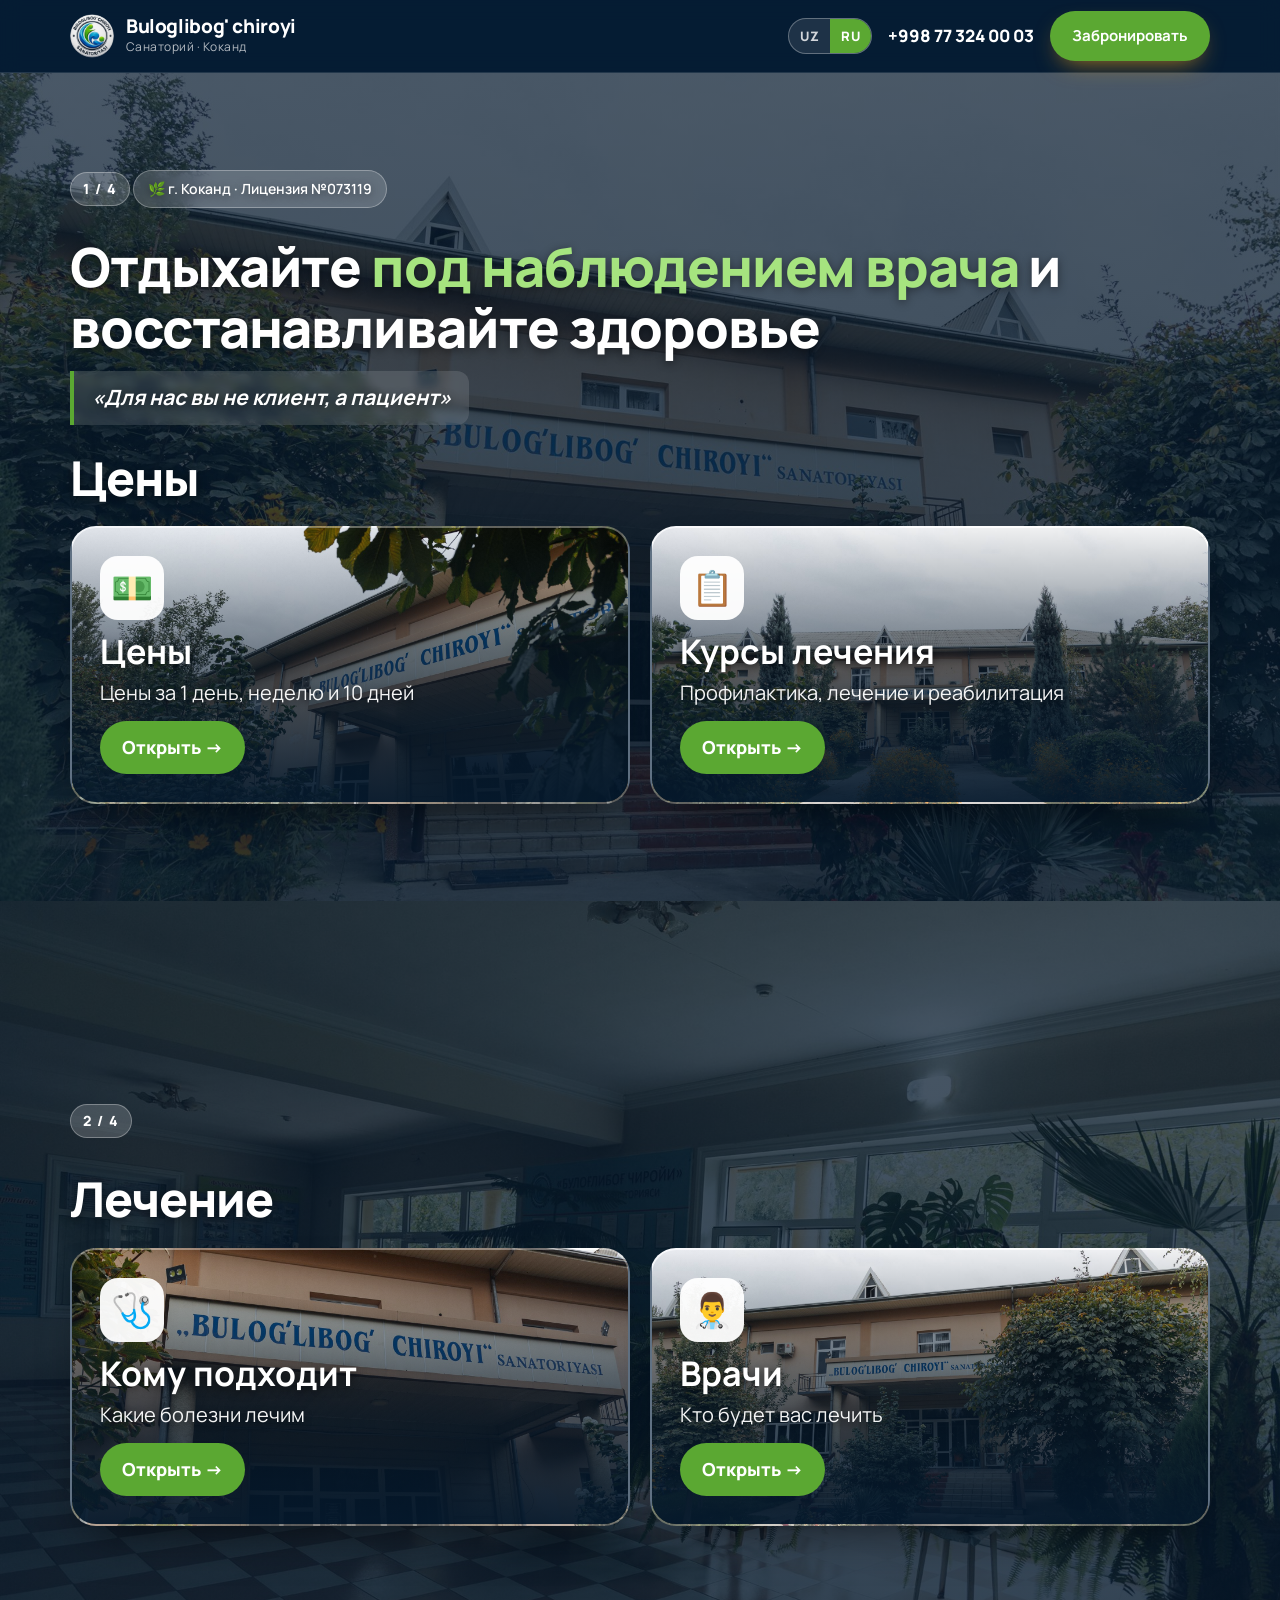
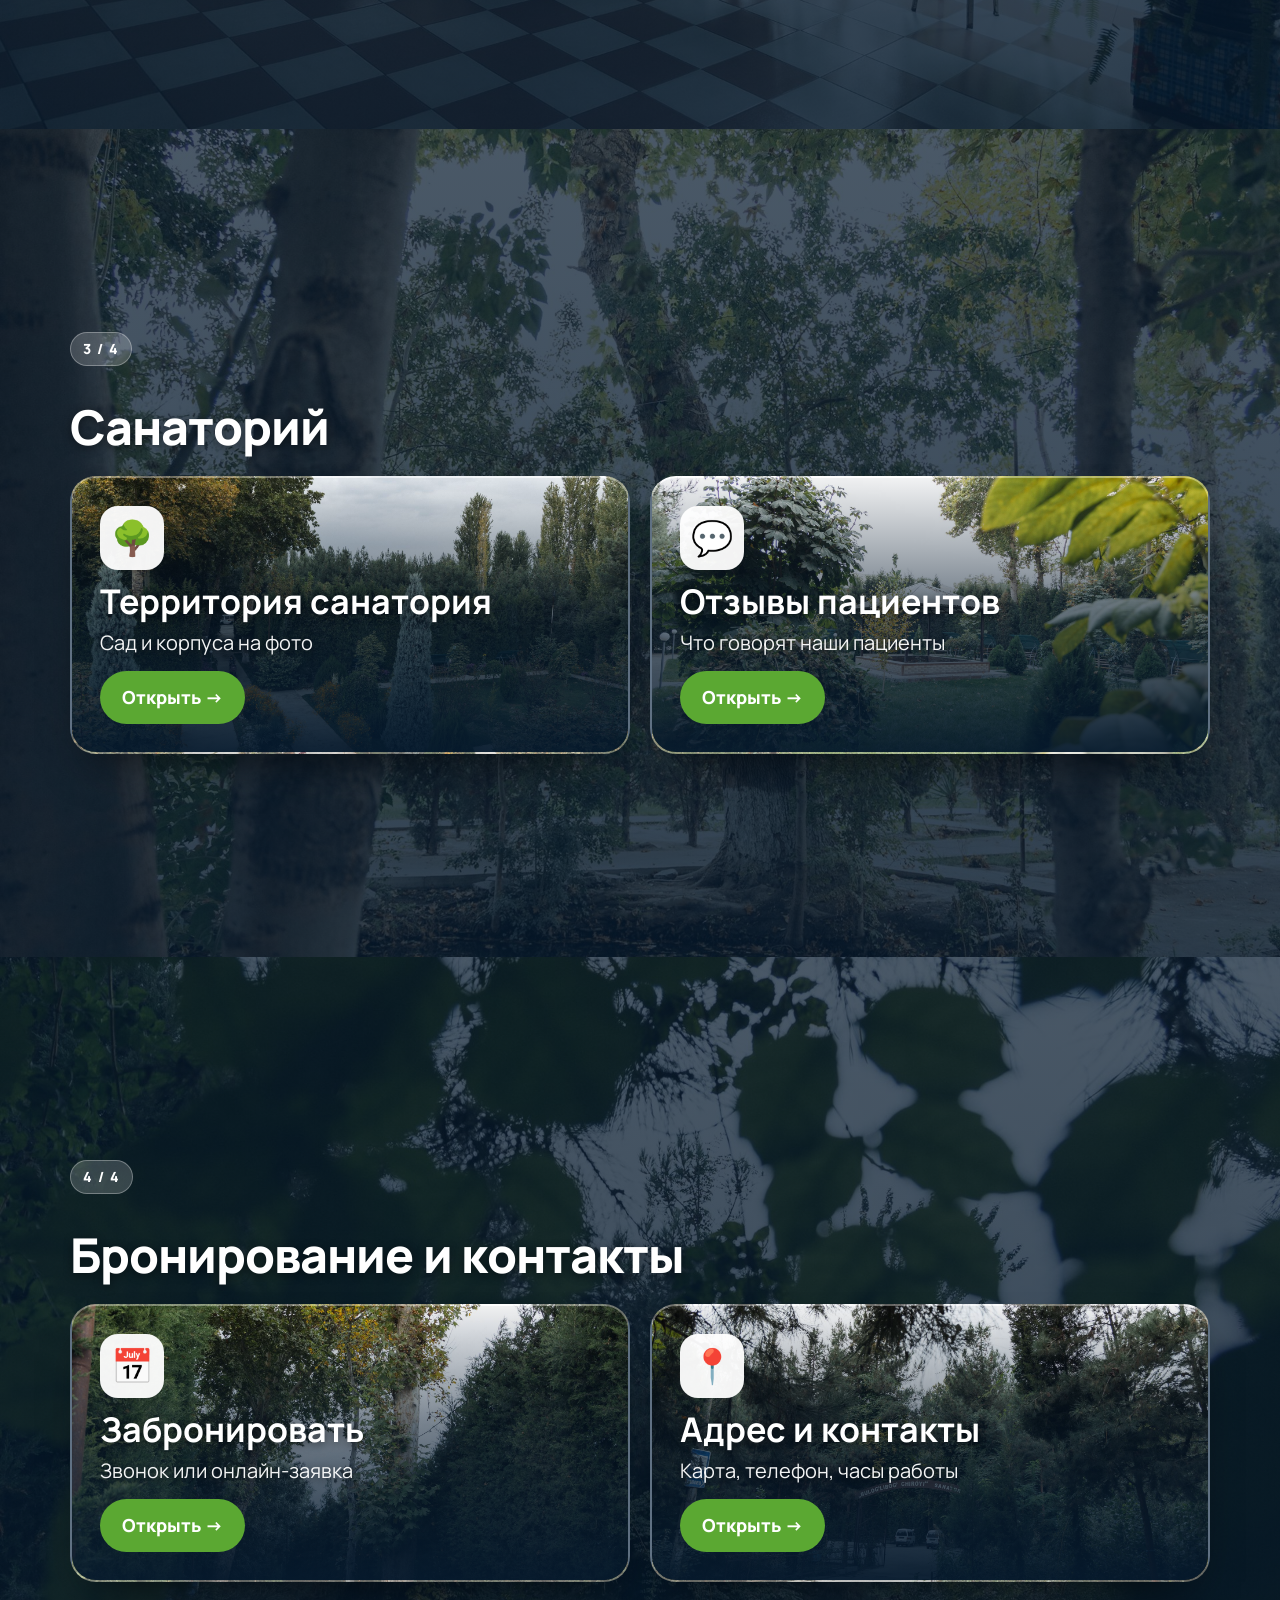
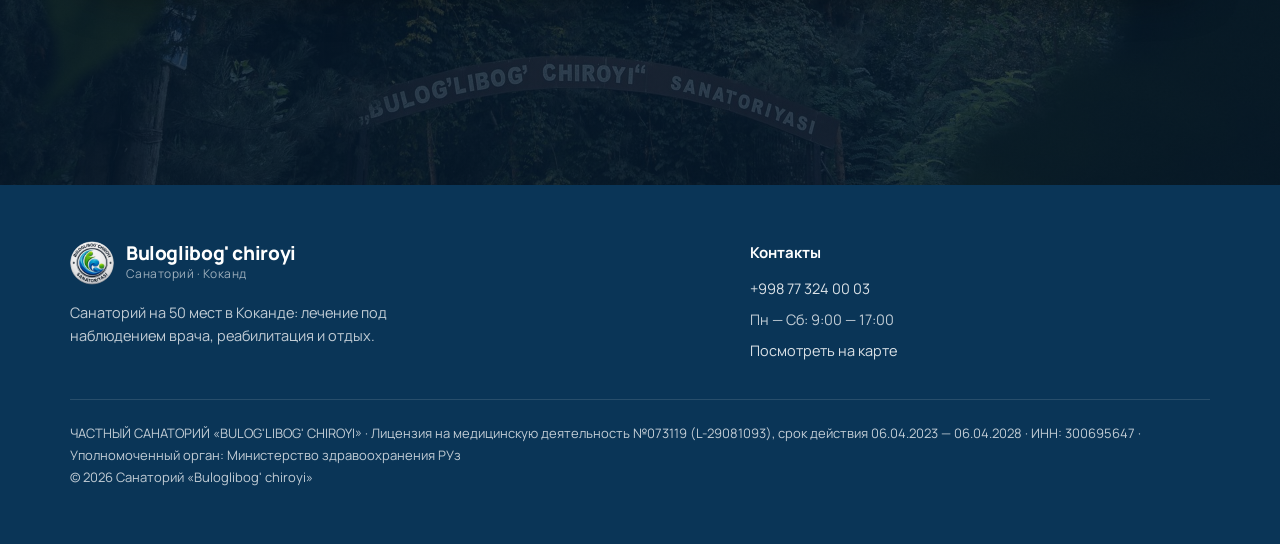
==== commit 045cdb3e: "Bosh sahifa: 4 ekran, har birida 2 tadan suratli bo'lim (bosilganda ichiga kiradi) Co-Authored-By: C" ====
--- a/ru.html
+++ b/ru.html
@@ -42,84 +42,82 @@
 
 <!-- ============ 1-SAHIFA: BOSH SAHIFA ============ -->
 <main class="view active" id="bosh">
-<section class="hero">
-  <img class="hero-bg" src="images/banner/K_F_9181.jpg" alt="Корпус санатория и цветник" fetchpriority="high" />
+<section class="screen" id="ekran-narx">
+  <div class="screen-bg" style="background-image:url('images/banner/K_F_9181.jpg')" aria-hidden="true"></div>
   <div class="wrap">
     <span class="screen-n">1 / 4</span>
     <span class="hero-tag">🌿 г. Коканд · Лицензия №073119</span>
     <h1>Отдыхайте <em>под наблюдением врача</em> и восстанавливайте здоровье</h1>
-    <p class="sub">Санаторий в зелёном саду. Курс 7–14 дней: проживание, вкусное 3-разовое питание, ежедневный осмотр врача и процедуры.</p>
     <p class="motto">«Для нас вы не клиент, а пациент»</p>
-    <div class="hero-actions">
-      <a class="btn btn-sun" href="#bron">
-        Забронировать
-        <svg viewBox="0 0 24 24" fill="none" stroke="currentColor" stroke-width="2.4" stroke-linecap="round" stroke-linejoin="round"><path d="M5 12h14M13 6l6 6-6 6"/></svg>
-      </a>
-      <a class="btn btn-ghost" href="#narxlar">
-        <svg viewBox="0 0 24 24" fill="none" stroke="currentColor" stroke-width="2" stroke-linecap="round" stroke-linejoin="round"><path d="M20.6 13.4l-7.2 7.2a2 2 0 01-2.8 0L2 12V2h10l8.6 8.6a2 2 0 010 2.8z"/><circle cx="7" cy="7" r="1.5"/></svg>
-        Узнать цену
-      </a>
-    </div>
-    <div class="hero-facts">
-      <div><b>50</b><span>мест в стационаре</span></div>
-      <div><b>24/7</b><span>дежурство медсестёр</span></div>
-      <div><b>3 раза</b><span>вкусное питание</span></div>
-      <div><b>7–14</b><span>дней — курс лечения</span></div>
-    </div>
-  </div>
-</section>
-<section class="screen" id="ekran-narxlar">
-  <div class="screen-bg" style="background-image:url('images/tabiat/K_F_9191.jpg')" aria-hidden="true"></div>
+    <h2 class="screen-title">Цены</h2>
+    <div class="scards">
+      <a class="scard" href="#narxlar" style="background-image:url('images/tabiat/K_F_9191.jpg')">
+        <span class="scard-emo" aria-hidden="true">💵</span>
+        <span class="scard-txt"><b>Цены</b><small>Цены за 1 день, неделю и 10 дней</small></span>
+        <span class="scard-go">Открыть →</span>
+      </a>
+      <a class="scard" href="#kurslar" style="background-image:url('images/tabiat/K_F_9170.jpg')">
+        <span class="scard-emo" aria-hidden="true">📋</span>
+        <span class="scard-txt"><b>Курсы лечения</b><small>Профилактика, лечение и реабилитация</small></span>
+        <span class="scard-go">Открыть →</span>
+      </a>
+    </div>
+  </div>
+</section>
+<section class="screen" id="ekran-davolash">
+  <div class="screen-bg" style="background-image:url('images/tabiat/K_F_9216.jpg')" aria-hidden="true"></div>
   <div class="wrap">
     <span class="screen-n">2 / 4</span>
-    <span class="eyebrow">Цены</span>
-    <h2>Цена за 1 день — за 1 человека</h2>
-    <div class="sprices">
-      <div><b>Стандарт</b><strong>340 000 сум</strong></div>
-      <div><b>Полулюкс</b><strong>370 000 сум</strong></div>
-      <div><b>Люкс</b><strong>470 000 сум</strong></div>
-    </div>
-    <p class="screen-note">Цены за неделю и 10 дней — на странице «Цены».</p>
-    <div class="sbtns">
-        <a class="sbtn sbtn-main" href="#narxlar"><span aria-hidden="true">💵</span> Все цены</a>
-        <a class="sbtn" href="#kurslar"><span aria-hidden="true">📋</span> Курсы лечения</a>
-        <a class="sbtn" href="#narxga-kiradi"><span aria-hidden="true">🛏️</span> Что входит в цену</a>
-    </div>
-  </div>
-</section>
-<section class="screen" id="ekran-davolash">
-  <div class="screen-bg" style="background-image:url('images/tabiat/K_F_9196.jpg')" aria-hidden="true"></div>
+    <h2 class="screen-title">Лечение</h2>
+    <div class="scards">
+      <a class="scard" href="#kimlar-uchun" style="background-image:url('images/tabiat/K_F_9196.jpg')">
+        <span class="scard-emo" aria-hidden="true">🩺</span>
+        <span class="scard-txt"><b>Кому подходит</b><small>Какие болезни лечим</small></span>
+        <span class="scard-go">Открыть →</span>
+      </a>
+      <a class="scard" href="#shifokorlar" style="background-image:url('images/tabiat/K_F_9186.jpg')">
+        <span class="scard-emo" aria-hidden="true">👨‍⚕️</span>
+        <span class="scard-txt"><b>Врачи</b><small>Кто будет вас лечить</small></span>
+        <span class="scard-go">Открыть →</span>
+      </a>
+    </div>
+  </div>
+</section>
+<section class="screen" id="ekran-sanatoriya">
+  <div class="screen-bg" style="background-image:url('images/tabiat/K_F_9160.jpg')" aria-hidden="true"></div>
   <div class="wrap">
     <span class="screen-n">3 / 4</span>
-    <span class="eyebrow">Лечение</span>
-    <h2>Ваше здоровье в надёжных руках</h2>
-    <ul class="slist">
-      <li><span aria-hidden="true">❤️</span> Сердце и давление</li>
-      <li><span aria-hidden="true">🦴</span> Спина, суставы и позвоночник</li>
-      <li><span aria-hidden="true">🧠</span> Нервы, стресс и бессонница</li>
-      <li><span aria-hidden="true">🏥</span> Восстановление после операции</li>
-      <li><span aria-hidden="true">👵</span> Для пожилых родителей</li>
-    </ul>
-    <div class="sbtns">
-        <a class="sbtn sbtn-main" href="#kimlar-uchun"><span aria-hidden="true">🩺</span> Кому подходит</a>
-        <a class="sbtn" href="#shifokorlar"><span aria-hidden="true">👨‍⚕️</span> Врачи</a>
-        <a class="sbtn" href="#fikrlar"><span aria-hidden="true">💬</span> Отзывы пациентов</a>
+    <h2 class="screen-title">Санаторий</h2>
+    <div class="scards">
+      <a class="scard" href="#hudud" style="background-image:url('images/tabiat/K_F_9206.jpg')">
+        <span class="scard-emo" aria-hidden="true">🌳</span>
+        <span class="scard-txt"><b>Территория санатория</b><small>Сад и корпуса на фото</small></span>
+        <span class="scard-go">Открыть →</span>
+      </a>
+      <a class="scard" href="#fikrlar" style="background-image:url('images/tabiat/K_F_9156.jpg')">
+        <span class="scard-emo" aria-hidden="true">💬</span>
+        <span class="scard-txt"><b>Отзывы пациентов</b><small>Что говорят наши пациенты</small></span>
+        <span class="scard-go">Открыть →</span>
+      </a>
     </div>
   </div>
 </section>
 <section class="screen" id="ekran-aloqa">
-  <div class="screen-bg" style="background-image:url('images/tabiat/K_F_9206.jpg')" aria-hidden="true"></div>
+  <div class="screen-bg" style="background-image:url('images/tabiat/K_F_9236.jpg')" aria-hidden="true"></div>
   <div class="wrap">
     <span class="screen-n">4 / 4</span>
-    <span class="eyebrow">Бронирование и контакты</span>
-    <h2>Бронируйте — всего 50 мест</h2>
-    <a class="sphone" href="tel:+998773240003">+998 77 324 00 03</a>
-    <p class="screen-note">Ферганская область, г. Коканд · Пн — Сб: 9:00 — 17:00</p>
-    <div class="sbtns">
-        <a class="sbtn sbtn-main" href="#bron"><span aria-hidden="true">📅</span> Забронировать</a>
-        <a class="sbtn" href="#manzil"><span aria-hidden="true">📍</span> Адрес и карта</a>
-        <a class="sbtn" href="#faq"><span aria-hidden="true">❓</span> Вопросы</a>
-        <a class="sbtn" href="#hudud"><span aria-hidden="true">🌳</span> Территория санатория</a>
+    <h2 class="screen-title">Бронирование и контакты</h2>
+    <div class="scards">
+      <a class="scard" href="#bron" style="background-image:url('images/tabiat/K_F_9226.jpg')">
+        <span class="scard-emo" aria-hidden="true">📅</span>
+        <span class="scard-txt"><b>Забронировать</b><small>Звонок или онлайн-заявка</small></span>
+        <span class="scard-go">Открыть →</span>
+      </a>
+      <a class="scard" href="#manzil" style="background-image:url('images/tabiat/K_F_9241.jpg')">
+        <span class="scard-emo" aria-hidden="true">📍</span>
+        <span class="scard-txt"><b>Адрес и контакты</b><small>Карта, телефон, часы работы</small></span>
+        <span class="scard-go">Открыть →</span>
+      </a>
     </div>
   </div>
 </section>
--- a/assets/style.css
+++ b/assets/style.css
@@ -587,3 +587,35 @@
 .pg b { font-size: 19px; }
 @media (max-width: 560px) { .view.page { font-size: 18px; } .pg b { font-size: 16px; } }
 @media (max-width: 600px) { .view.page .room b { font-size: 21px; white-space: nowrap; } .view.page .room strong { font-size: 24px; } }
+
+/* ===== Oq fon yo'q: tepa qator va pastki panel ham to'q ===== */
+body .header { background: rgba(6,28,50,.92); border-bottom-color: rgba(255,255,255,.12); }
+.header .brand b { color: #fff; }
+.header .brand small { color: rgba(255,255,255,.7); }
+.header-phone { color: #fff; }
+.lang { background: rgba(255,255,255,.1); border-color: rgba(255,255,255,.3); }
+.lang a { color: rgba(255,255,255,.8); }
+.lang a.on { background: var(--sun); color: #fff; }
+body .mbar { background: rgba(6,28,50,.94); border-top-color: rgba(255,255,255,.12); }
+body { background: #0a2540; }
+
+/* ===== Bosh sahifa: 4 ekran x 2 bo'lim ===== */
+#bosh .screen h1 { font-size: clamp(34px, 5.4vw, 62px); margin: 14px 0 14px; }
+#bosh .screen h1 em { font-style: normal; color: #a6e47f; }
+#bosh .screen .motto { margin: 0 0 8px; }
+#bosh .screen .hero-tag { display: inline-flex; }
+.screen-title { font-size: clamp(30px, 4.4vw, 48px) !important; margin: 18px 0 22px !important; }
+.scards { display: grid; grid-template-columns: 1fr 1fr; gap: 20px; }
+.scard { position: relative; overflow: hidden; isolation: isolate; display: flex; flex-direction: column; justify-content: flex-end; gap: 12px; min-height: 340px; padding: 28px; border-radius: 26px; color: #fff; text-decoration: none; background: #0a2540 center / cover no-repeat; border: 2px solid rgba(255,255,255,.35); box-shadow: 0 24px 50px -24px rgba(0,0,0,.7); transition: transform .2s ease, border-color .2s; text-shadow: 0 2px 10px rgba(0,0,0,.6); }
+.scard::before { content: ""; position: absolute; inset: 0; z-index: -1; background: linear-gradient(180deg, rgba(5,25,45,.05) 0%, rgba(5,25,45,.55) 45%, rgba(5,25,45,.94) 100%); }
+.scard:hover { transform: translateY(-4px); border-color: #a6e47f; }
+.scard-emo { width: 64px; height: 64px; border-radius: 18px; display: grid; place-items: center; font-size: 34px; background: rgba(255,255,255,.95); text-shadow: none; font-family: "Apple Color Emoji","Segoe UI Emoji","Noto Color Emoji",sans-serif; }
+.scard-txt b { display: block; font-size: clamp(26px, 3vw, 34px); line-height: 1.15; }
+.scard-txt small { display: block; font-size: clamp(17px, 1.8vw, 20px); opacity: .95; margin-top: 6px; }
+.scard-go { align-self: flex-start; font-size: 18px; font-weight: 800; padding: 12px 22px; border-radius: 999px; background: var(--sun); text-shadow: none; }
+@media (max-width: 700px) {
+  .scards { grid-template-columns: 1fr; gap: 14px; }
+  .scard { min-height: 230px; padding: 20px; }
+  .scard-emo { width: 54px; height: 54px; font-size: 28px; }
+}
+@media (min-width: 701px) { .scard { min-height: 270px; } #bosh #ekran-narx .wrap { padding-top: 36px; padding-bottom: 36px; } #bosh .screen h1 { font-size: clamp(34px, 4.6vw, 54px); } }
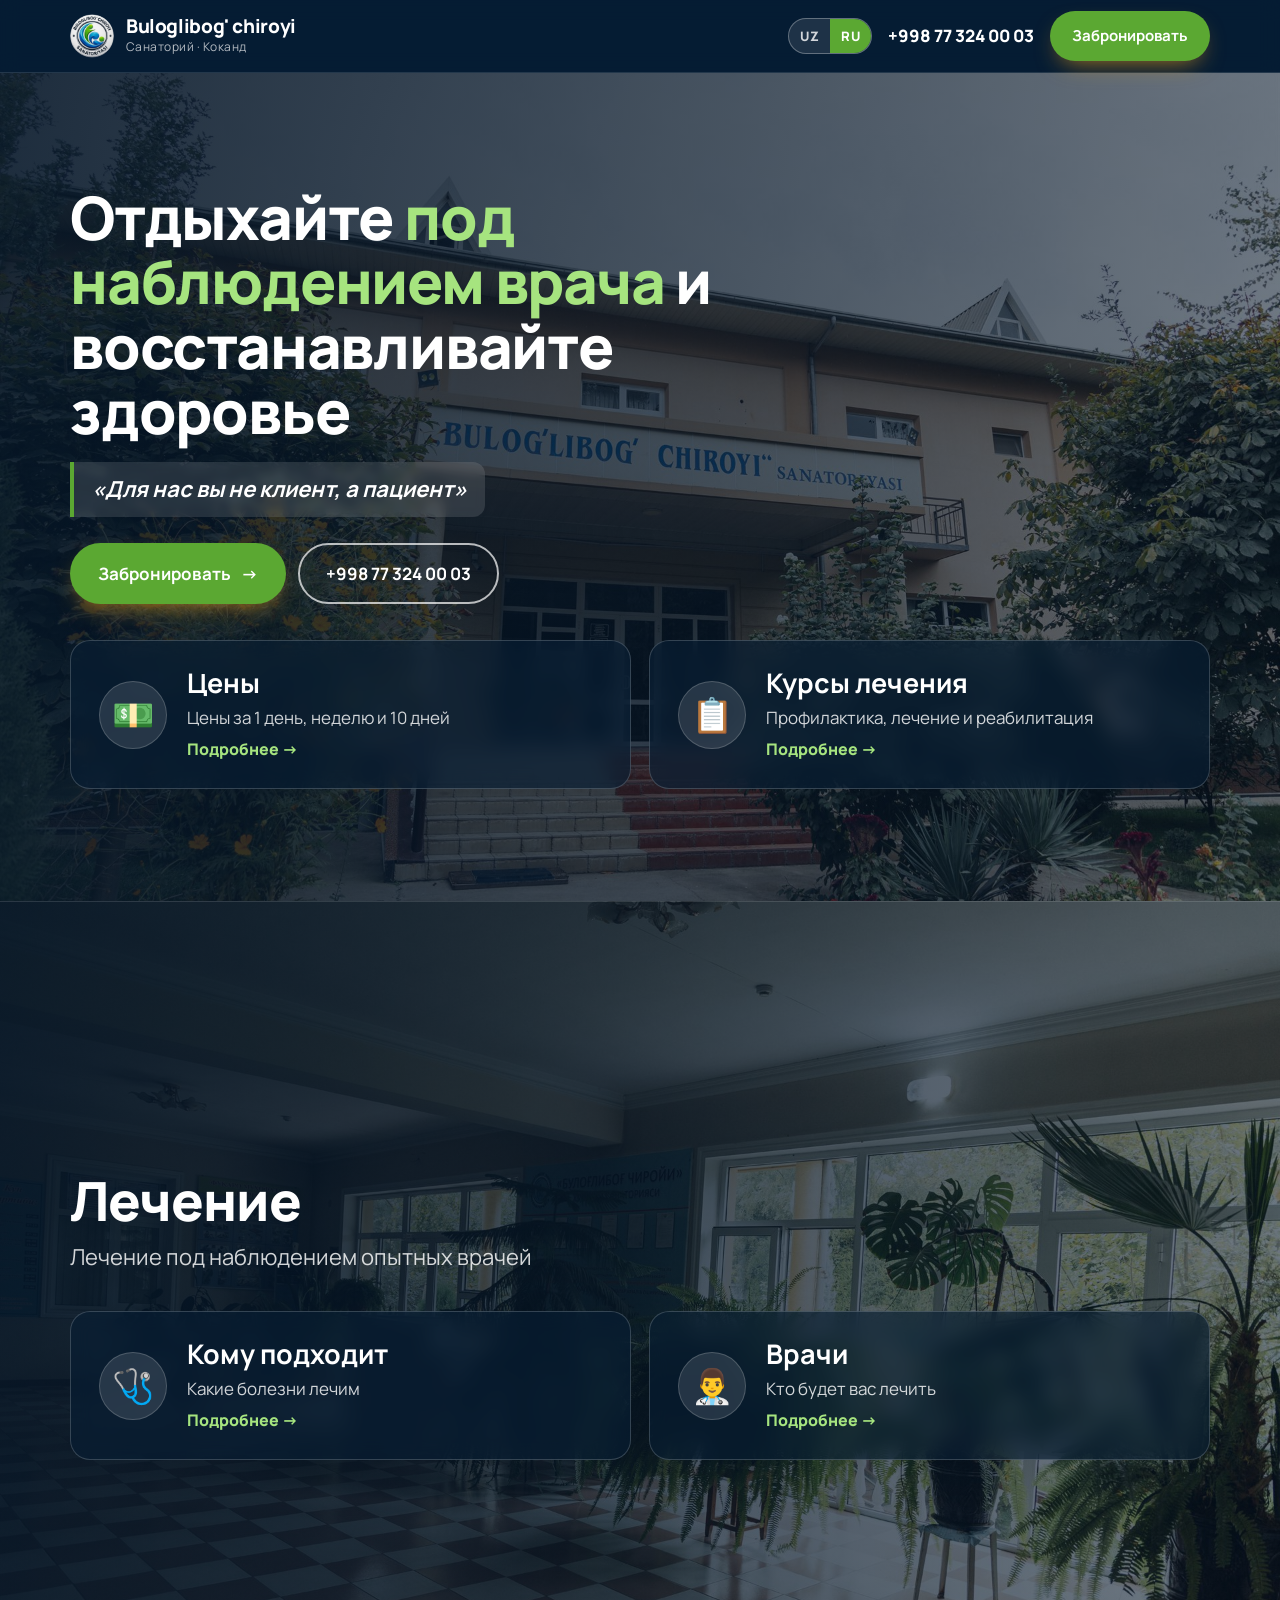
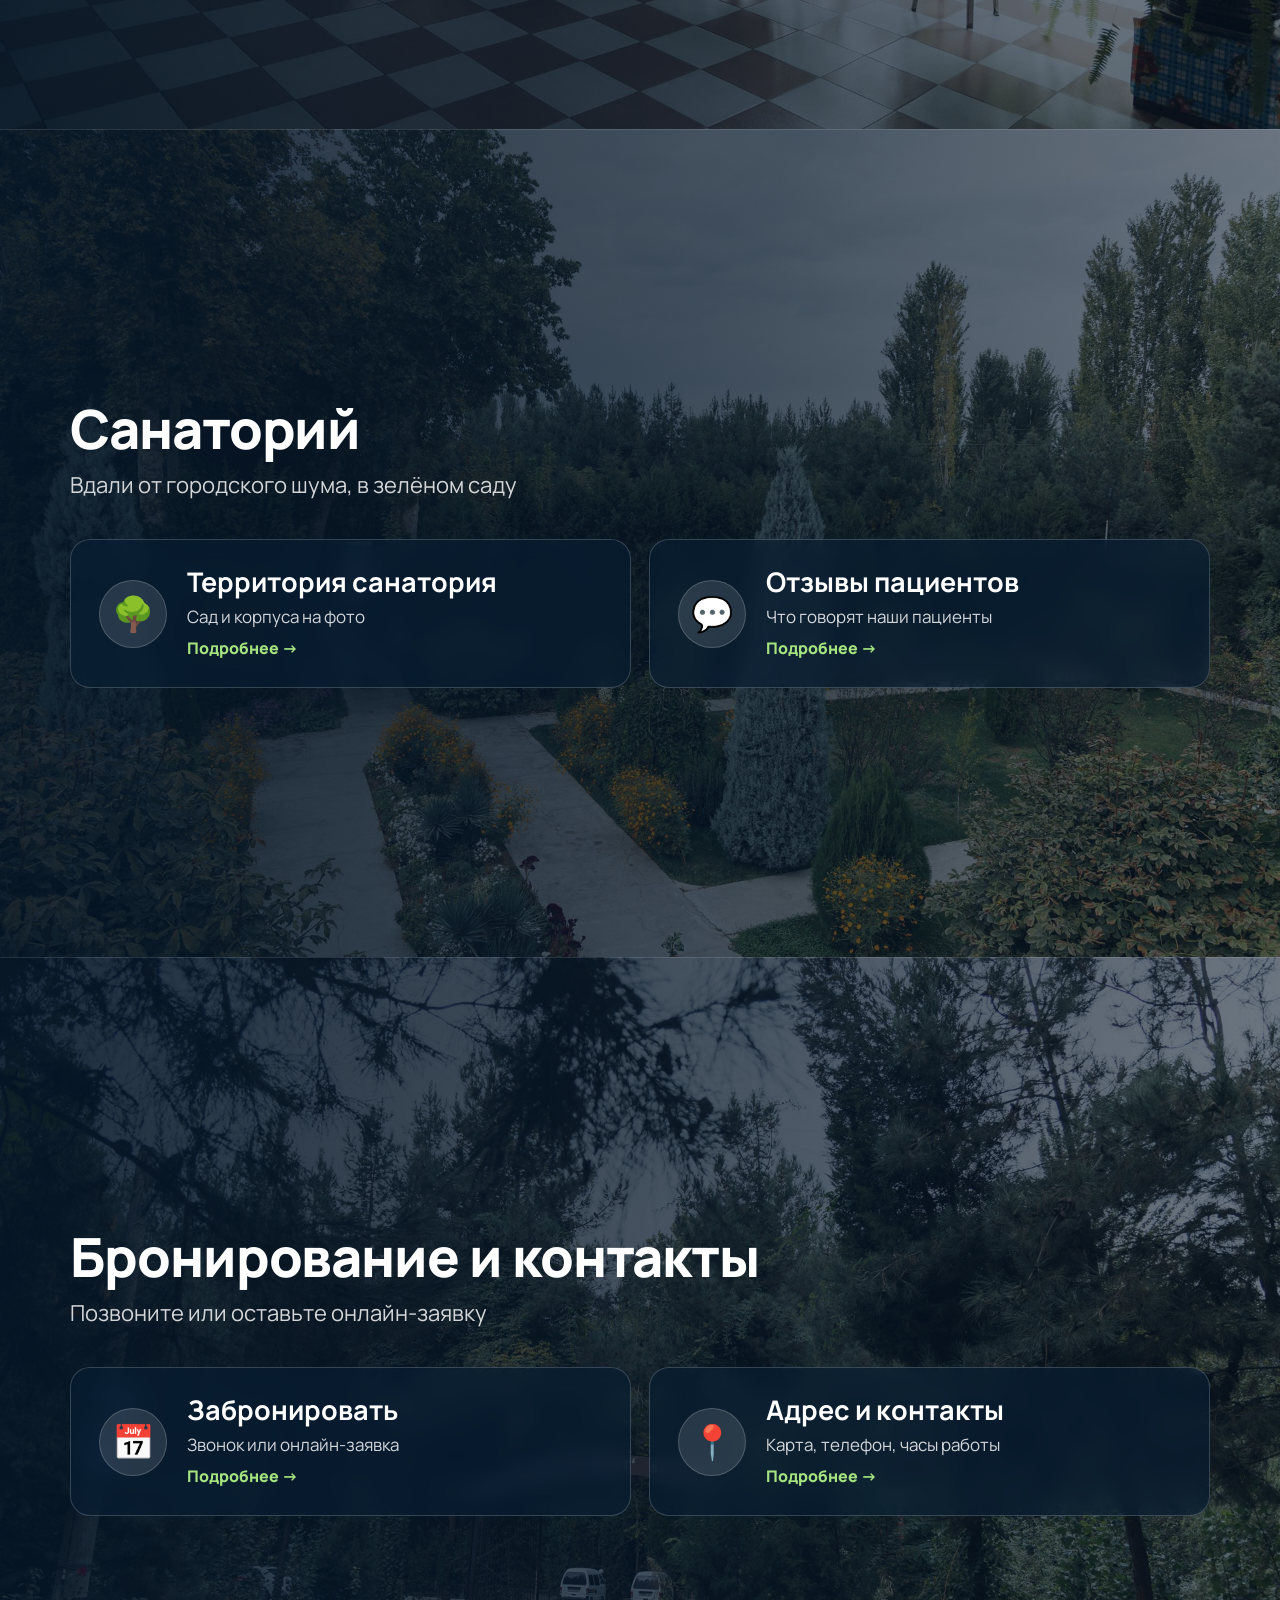
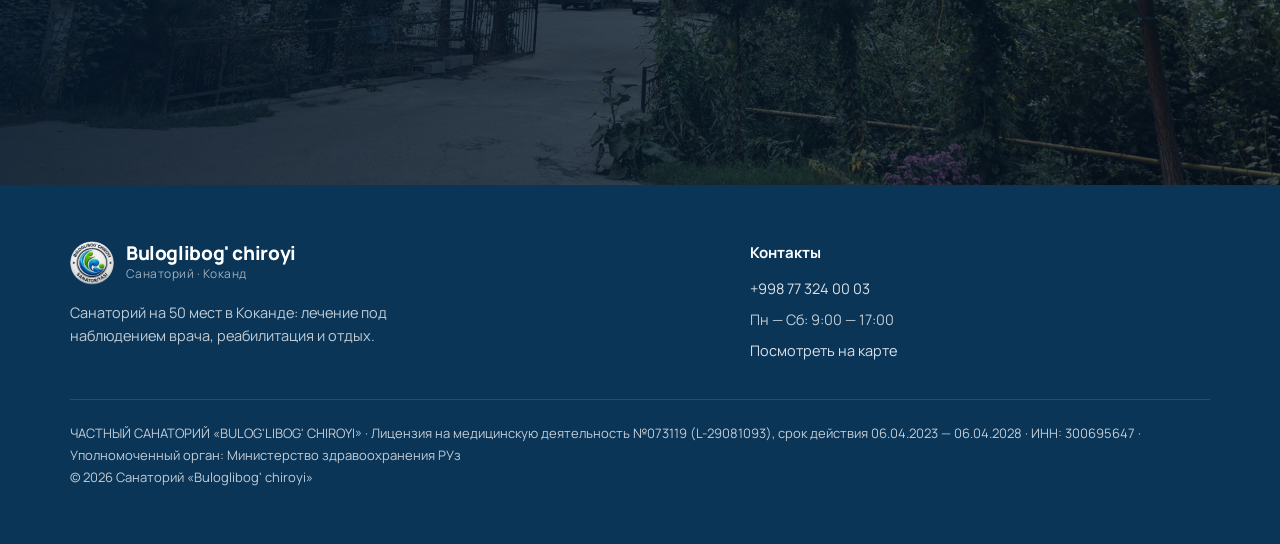
==== commit e9bf2979: "Yagona professional uslub: bosh sahifa 4 ekran x 2 bo'lim (shisha kartochkalar), ichki sahifalarda h" ====
--- a/ru.html
+++ b/ru.html
@@ -42,83 +42,92 @@
 
 <!-- ============ 1-SAHIFA: BOSH SAHIFA ============ -->
 <main class="view active" id="bosh">
-<section class="screen" id="ekran-narx">
-  <div class="screen-bg" style="background-image:url('images/banner/K_F_9181.jpg')" aria-hidden="true"></div>
-  <div class="wrap">
-    <span class="screen-n">1 / 4</span>
-    <span class="hero-tag">🌿 г. Коканд · Лицензия №073119</span>
-    <h1>Отдыхайте <em>под наблюдением врача</em> и восстанавливайте здоровье</h1>
-    <p class="motto">«Для нас вы не клиент, а пациент»</p>
-    <h2 class="screen-title">Цены</h2>
-    <div class="scards">
-      <a class="scard" href="#narxlar" style="background-image:url('images/tabiat/K_F_9191.jpg')">
-        <span class="scard-emo" aria-hidden="true">💵</span>
-        <span class="scard-txt"><b>Цены</b><small>Цены за 1 день, неделю и 10 дней</small></span>
-        <span class="scard-go">Открыть →</span>
-      </a>
-      <a class="scard" href="#kurslar" style="background-image:url('images/tabiat/K_F_9170.jpg')">
-        <span class="scard-emo" aria-hidden="true">📋</span>
-        <span class="scard-txt"><b>Курсы лечения</b><small>Профилактика, лечение и реабилитация</small></span>
-        <span class="scard-go">Открыть →</span>
-      </a>
-    </div>
-  </div>
-</section>
-<section class="screen" id="ekran-davolash">
-  <div class="screen-bg" style="background-image:url('images/tabiat/K_F_9216.jpg')" aria-hidden="true"></div>
-  <div class="wrap">
-    <span class="screen-n">2 / 4</span>
-    <h2 class="screen-title">Лечение</h2>
-    <div class="scards">
-      <a class="scard" href="#kimlar-uchun" style="background-image:url('images/tabiat/K_F_9196.jpg')">
-        <span class="scard-emo" aria-hidden="true">🩺</span>
-        <span class="scard-txt"><b>Кому подходит</b><small>Какие болезни лечим</small></span>
-        <span class="scard-go">Открыть →</span>
-      </a>
-      <a class="scard" href="#shifokorlar" style="background-image:url('images/tabiat/K_F_9186.jpg')">
-        <span class="scard-emo" aria-hidden="true">👨‍⚕️</span>
-        <span class="scard-txt"><b>Врачи</b><small>Кто будет вас лечить</small></span>
-        <span class="scard-go">Открыть →</span>
-      </a>
-    </div>
-  </div>
-</section>
-<section class="screen" id="ekran-sanatoriya">
-  <div class="screen-bg" style="background-image:url('images/tabiat/K_F_9160.jpg')" aria-hidden="true"></div>
-  <div class="wrap">
-    <span class="screen-n">3 / 4</span>
-    <h2 class="screen-title">Санаторий</h2>
-    <div class="scards">
-      <a class="scard" href="#hudud" style="background-image:url('images/tabiat/K_F_9206.jpg')">
-        <span class="scard-emo" aria-hidden="true">🌳</span>
-        <span class="scard-txt"><b>Территория санатория</b><small>Сад и корпуса на фото</small></span>
-        <span class="scard-go">Открыть →</span>
-      </a>
-      <a class="scard" href="#fikrlar" style="background-image:url('images/tabiat/K_F_9156.jpg')">
-        <span class="scard-emo" aria-hidden="true">💬</span>
-        <span class="scard-txt"><b>Отзывы пациентов</b><small>Что говорят наши пациенты</small></span>
-        <span class="scard-go">Открыть →</span>
-      </a>
-    </div>
-  </div>
-</section>
-<section class="screen" id="ekran-aloqa">
-  <div class="screen-bg" style="background-image:url('images/tabiat/K_F_9236.jpg')" aria-hidden="true"></div>
-  <div class="wrap">
-    <span class="screen-n">4 / 4</span>
-    <h2 class="screen-title">Бронирование и контакты</h2>
-    <div class="scards">
-      <a class="scard" href="#bron" style="background-image:url('images/tabiat/K_F_9226.jpg')">
-        <span class="scard-emo" aria-hidden="true">📅</span>
-        <span class="scard-txt"><b>Забронировать</b><small>Звонок или онлайн-заявка</small></span>
-        <span class="scard-go">Открыть →</span>
-      </a>
-      <a class="scard" href="#manzil" style="background-image:url('images/tabiat/K_F_9241.jpg')">
-        <span class="scard-emo" aria-hidden="true">📍</span>
-        <span class="scard-txt"><b>Адрес и контакты</b><small>Карта, телефон, часы работы</small></span>
-        <span class="scard-go">Открыть →</span>
-      </a>
-    </div>
+<section class="hs" id="ekran-narx">
+  <div class="hs-bg" style="background-image:url('images/banner/K_F_9181.jpg')" aria-hidden="true"></div>
+  <div class="wrap">
+      <div class="hs-head">
+        <h1>Отдыхайте <em>под наблюдением врача</em> и восстанавливайте здоровье</h1>
+        <p class="motto">«Для нас вы не клиент, а пациент»</p>
+        <div class="hs-actions">
+          <a class="btn btn-sun" href="#bron">Забронировать <span aria-hidden="true">→</span></a>
+          <a class="btn btn-ghost" href="tel:+998773240003">+998 77 324 00 03</a>
+        </div>
+      </div>
+      <div class="hcards">
+        <a class="hcard" href="#narxlar">
+          <span class="hcard-ico" aria-hidden="true">💵</span>
+          <span class="hcard-body"><b>Цены</b><small>Цены за 1 день, неделю и 10 дней</small></span>
+          <span class="hcard-go">Подробнее <span aria-hidden="true">→</span></span>
+        </a>
+        <a class="hcard" href="#kurslar">
+          <span class="hcard-ico" aria-hidden="true">📋</span>
+          <span class="hcard-body"><b>Курсы лечения</b><small>Профилактика, лечение и реабилитация</small></span>
+          <span class="hcard-go">Подробнее <span aria-hidden="true">→</span></span>
+        </a>
+      </div>
+  </div>
+</section>
+<section class="hs" id="ekran-davolash">
+  <div class="hs-bg" style="background-image:url('images/tabiat/K_F_9216.jpg')" aria-hidden="true"></div>
+  <div class="wrap">
+      <div class="hs-head">
+        <h2>Лечение</h2>
+        <p class="hs-lead">Лечение под наблюдением опытных врачей</p>
+      </div>
+      <div class="hcards">
+        <a class="hcard" href="#kimlar-uchun">
+          <span class="hcard-ico" aria-hidden="true">🩺</span>
+          <span class="hcard-body"><b>Кому подходит</b><small>Какие болезни лечим</small></span>
+          <span class="hcard-go">Подробнее <span aria-hidden="true">→</span></span>
+        </a>
+        <a class="hcard" href="#shifokorlar">
+          <span class="hcard-ico" aria-hidden="true">👨‍⚕️</span>
+          <span class="hcard-body"><b>Врачи</b><small>Кто будет вас лечить</small></span>
+          <span class="hcard-go">Подробнее <span aria-hidden="true">→</span></span>
+        </a>
+      </div>
+  </div>
+</section>
+<section class="hs" id="ekran-sanatoriya">
+  <div class="hs-bg" style="background-image:url('images/tabiat/K_F_9206.jpg')" aria-hidden="true"></div>
+  <div class="wrap">
+      <div class="hs-head">
+        <h2>Санаторий</h2>
+        <p class="hs-lead">Вдали от городского шума, в зелёном саду</p>
+      </div>
+      <div class="hcards">
+        <a class="hcard" href="#hudud">
+          <span class="hcard-ico" aria-hidden="true">🌳</span>
+          <span class="hcard-body"><b>Территория санатория</b><small>Сад и корпуса на фото</small></span>
+          <span class="hcard-go">Подробнее <span aria-hidden="true">→</span></span>
+        </a>
+        <a class="hcard" href="#fikrlar">
+          <span class="hcard-ico" aria-hidden="true">💬</span>
+          <span class="hcard-body"><b>Отзывы пациентов</b><small>Что говорят наши пациенты</small></span>
+          <span class="hcard-go">Подробнее <span aria-hidden="true">→</span></span>
+        </a>
+      </div>
+  </div>
+</section>
+<section class="hs" id="ekran-aloqa">
+  <div class="hs-bg" style="background-image:url('images/tabiat/K_F_9241.jpg')" aria-hidden="true"></div>
+  <div class="wrap">
+      <div class="hs-head">
+        <h2>Бронирование и контакты</h2>
+        <p class="hs-lead">Позвоните или оставьте онлайн-заявку</p>
+      </div>
+      <div class="hcards">
+        <a class="hcard" href="#bron">
+          <span class="hcard-ico" aria-hidden="true">📅</span>
+          <span class="hcard-body"><b>Забронировать</b><small>Звонок или онлайн-заявка</small></span>
+          <span class="hcard-go">Подробнее <span aria-hidden="true">→</span></span>
+        </a>
+        <a class="hcard" href="#manzil">
+          <span class="hcard-ico" aria-hidden="true">📍</span>
+          <span class="hcard-body"><b>Адрес и контакты</b><small>Карта, телефон, часы работы</small></span>
+          <span class="hcard-go">Подробнее <span aria-hidden="true">→</span></span>
+        </a>
+      </div>
   </div>
 </section>
 </main>
--- a/assets/style.css
+++ b/assets/style.css
@@ -619,3 +619,77 @@
   .scard-emo { width: 54px; height: 54px; font-size: 28px; }
 }
 @media (min-width: 701px) { .scard { min-height: 270px; } #bosh #ekran-narx .wrap { padding-top: 36px; padding-bottom: 36px; } #bosh .screen h1 { font-size: clamp(34px, 4.6vw, 54px); } }
+
+/* =====================================================================
+   YAGONA USLUB: to'q fon + surat, shaffof "shisha" kartochkalar, oq matn
+   ===================================================================== */
+:root {
+  --glass: rgba(8, 30, 52, .62);
+  --glass-strong: rgba(8, 30, 52, .78);
+  --glass-line: rgba(255, 255, 255, .18);
+  --glass-text-2: rgba(255, 255, 255, .82);
+  --accent-2: #a6e47f;
+}
+
+/* --- Bosh sahifa ekranlari --- */
+.hs { position: relative; isolation: isolate; min-height: calc(100vh - 72px); min-height: calc(100svh - 72px); display: flex; align-items: center; color: #fff; }
+.hs-bg { position: absolute; inset: 0; z-index: -1; background: #0a2540 center / cover no-repeat; }
+.hs-bg::after { content: ""; position: absolute; inset: 0; background: linear-gradient(100deg, rgba(5,22,40,.9) 0%, rgba(5,22,40,.72) 55%, rgba(5,22,40,.55) 100%); }
+.hs + .hs .hs-bg::before { content: ""; position: absolute; left: 0; right: 0; top: 0; height: 1px; background: rgba(255,255,255,.12); z-index: 1; }
+.hs .wrap { width: 100%; padding-top: 64px; padding-bottom: 64px; display: grid; gap: 36px; }
+.hs-head { max-width: 760px; }
+.hs-head h1 { font-size: clamp(36px, 5vw, 60px); line-height: 1.08; margin: 0 0 18px; }
+.hs-head h1 em { font-style: normal; color: var(--accent-2); }
+.hs-head h2 { font-size: clamp(34px, 4.6vw, 54px); margin: 0 0 10px; }
+.hs-lead { font-size: clamp(19px, 2vw, 22px); color: var(--glass-text-2); }
+.hs-head .motto { margin: 0 0 26px; font-size: clamp(18px, 2vw, 22px); }
+.hs-actions { display: flex; flex-wrap: wrap; gap: 12px; }
+.hs-actions .btn { font-size: 17px; padding: 15px 26px; }
+
+.hcards { display: grid; grid-template-columns: 1fr 1fr; gap: 18px; }
+.hcard { display: grid; grid-template-columns: auto 1fr; grid-template-areas: "ico body" "ico go"; align-items: center; gap: 6px 20px; padding: 26px 28px; border-radius: 20px; text-decoration: none; color: #fff; background: var(--glass); border: 1px solid var(--glass-line); backdrop-filter: blur(10px); -webkit-backdrop-filter: blur(10px); transition: background .2s, border-color .2s, transform .2s; }
+.hcard:hover { background: var(--glass-strong); border-color: var(--accent-2); transform: translateY(-2px); }
+.hcard-ico { grid-area: ico; width: 68px; height: 68px; border-radius: 50%; display: grid; place-items: center; font-size: 34px; background: rgba(255,255,255,.12); border: 1px solid var(--glass-line); font-family: "Apple Color Emoji","Segoe UI Emoji","Noto Color Emoji",sans-serif; }
+.hcard-body { grid-area: body; }
+.hcard-body b { display: block; font-size: clamp(22px, 2.4vw, 27px); line-height: 1.2; }
+.hcard-body small { display: block; font-size: 17px; color: var(--glass-text-2); margin-top: 4px; }
+.hcard-go { grid-area: go; font-weight: 800; font-size: 16px; color: var(--accent-2); }
+@media (max-width: 760px) {
+  .hs .wrap { padding-top: 44px; padding-bottom: 44px; gap: 26px; }
+  .hcards { grid-template-columns: 1fr; gap: 12px; }
+  .hcard { padding: 18px 18px; gap: 4px 16px; }
+  .hcard-ico { width: 56px; height: 56px; font-size: 28px; }
+  .hs-actions .btn { flex: 1 1 100%; }
+}
+
+/* --- Ichki sahifalar: oq kartochkalar o'rniga shisha kartochkalar --- */
+.view.page .who-card, .view.page .step, .view.page .doc, .view.page .review,
+.view.page .contact-card, .view.page .extra div, .view.page .faq details, .view.page .form {
+  background: var(--glass); border: 1px solid var(--glass-line); color: #fff; box-shadow: none;
+  backdrop-filter: blur(10px); -webkit-backdrop-filter: blur(10px);
+}
+.view.page .who-card p, .view.page .step p, .view.page .extra span, .view.page .faq details p,
+.view.page .review .who-r span, .view.page .contact-card .row b, .view.page .contact-card .row span,
+.view.page .form .hint, .view.page .form .or { color: var(--glass-text-2) !important; }
+.view.page .who-card a, .view.page .faq a { color: var(--accent-2); }
+.view.page .who-ico, .view.page .doc .av { background: rgba(255,255,255,.12); color: var(--accent-2); }
+.view.page .doc .role { color: var(--accent-2); }
+.view.page .step::before { background: var(--accent-2); color: #0a2540; }
+.view.page .stars { color: #f2c94c; }
+.view.page .faq summary::after { color: var(--accent-2); }
+.view.page .contact-card .row a.big { color: #fff; }
+.view.page .contact-card .btn-line { color: #fff; border-color: rgba(255,255,255,.8); }
+.view.page .form .or::before, .view.page .form .or::after { background: var(--glass-line); }
+.view.page .lead-box { background: transparent; border: 0; gap: 18px; }
+.view.page .lead-box .txt { background: var(--glass); border: 1px solid var(--glass-line); border-radius: 20px; backdrop-filter: blur(10px); }
+.view.page .form { border-radius: 20px; }
+.view.page .who-card.accent { background: var(--glass-strong); border-color: var(--accent-2); }
+.view.page .pack { background: var(--glass); border-color: var(--glass-line); backdrop-filter: blur(10px); }
+.view.page .pack.best { background: var(--glass-strong); color: #fff; border: 2px solid var(--accent-2); }
+.view.page .pack.best .price { background: rgba(255,255,255,.1); }
+.view.page .price { background: rgba(255,255,255,.08); }
+.view.page .room { background: var(--glass); border-color: var(--glass-line); }
+.view.page .incl-photos img, .view.page .strip a { border: 1px solid var(--glass-line); }
+.view.page .faq details { margin-bottom: 12px; }
+.view.page .view-cta { background: var(--glass-strong); }
+@media (min-width: 901px) { .view.page .lead-box { grid-template-columns: 1.1fr 1fr; } }
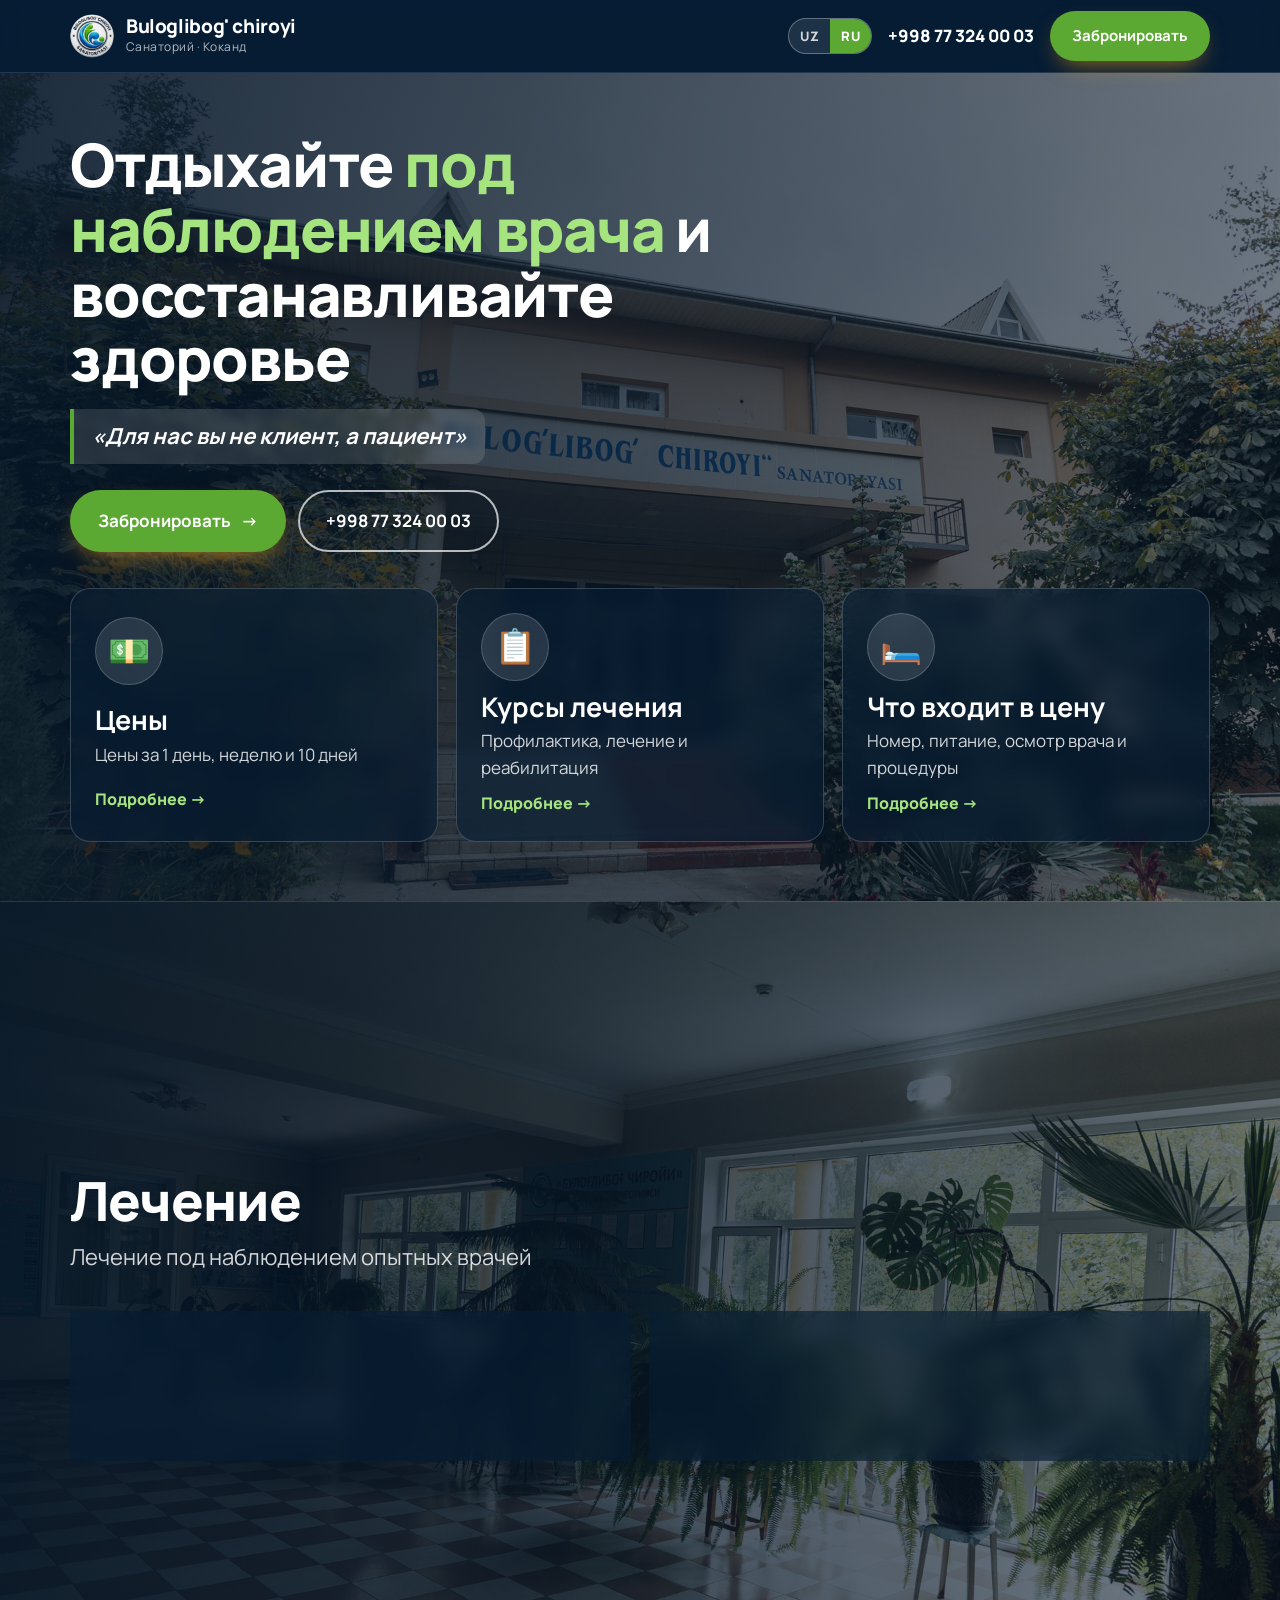
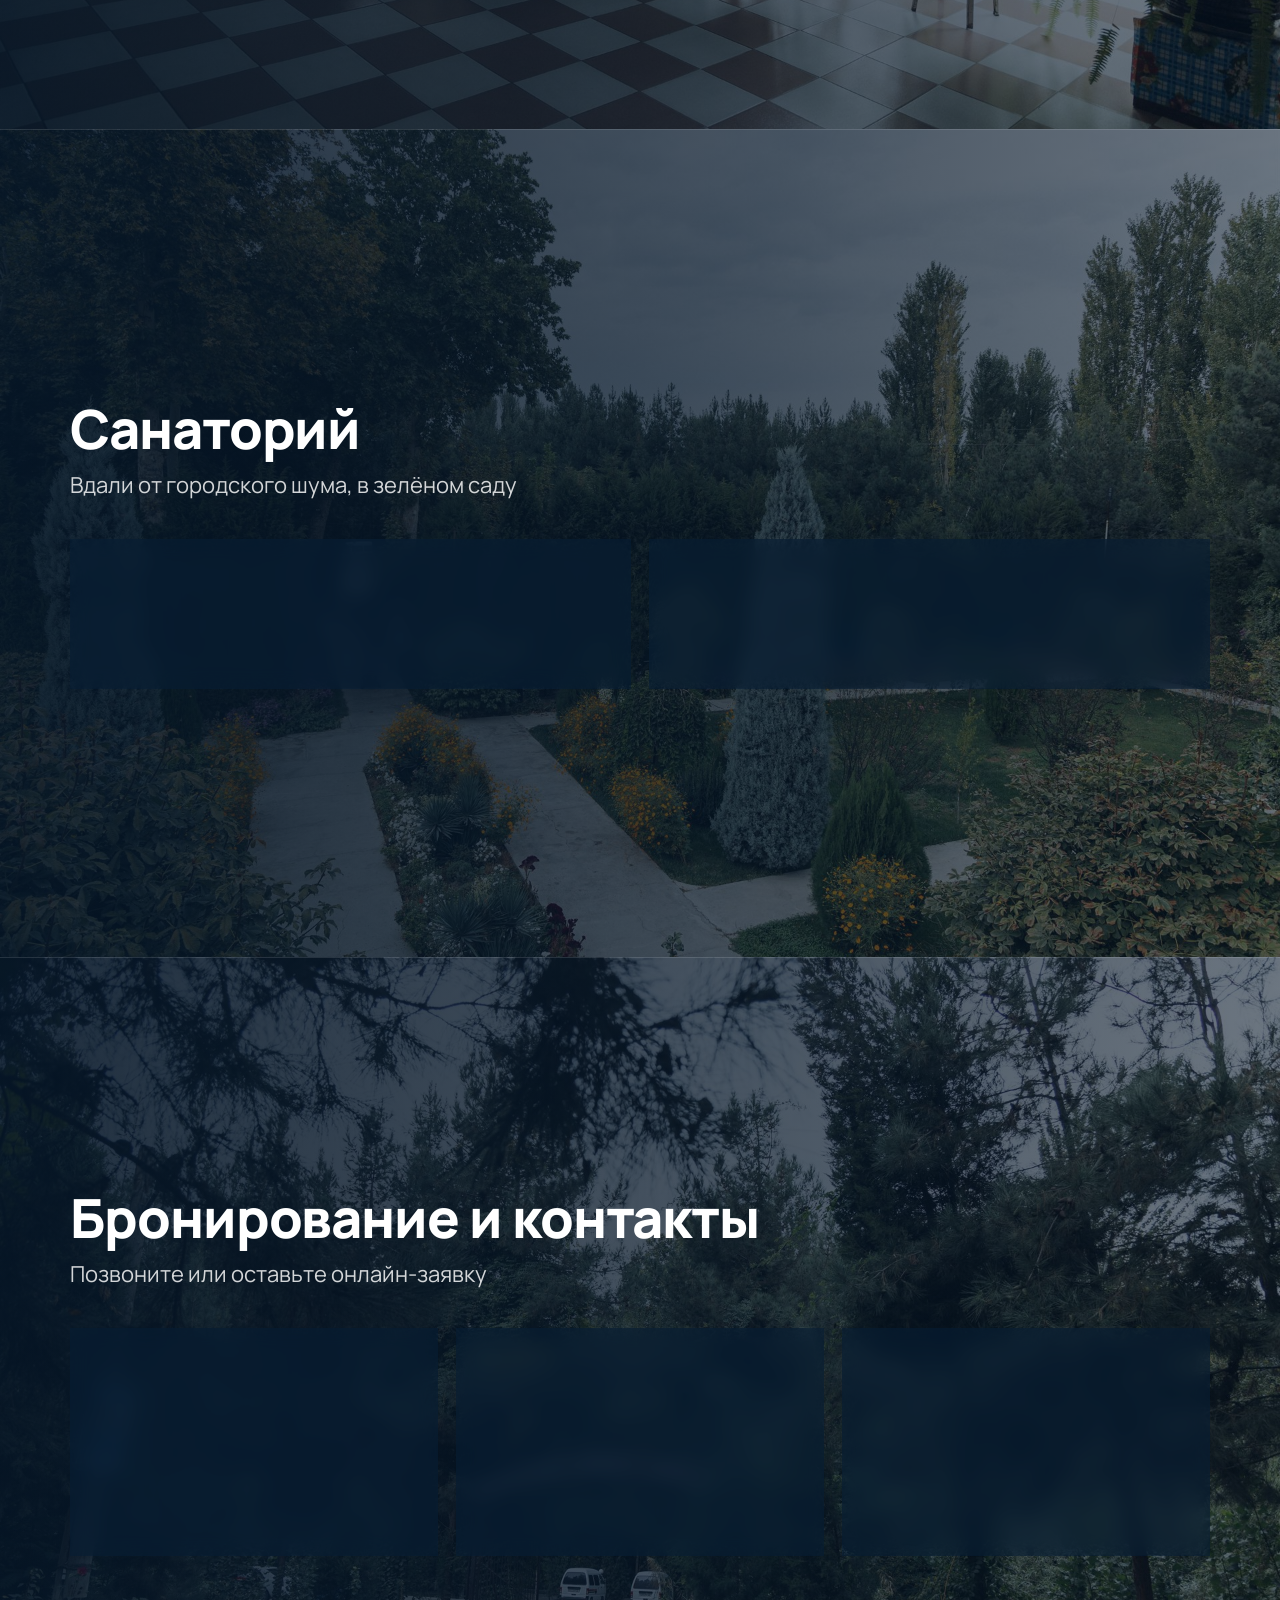
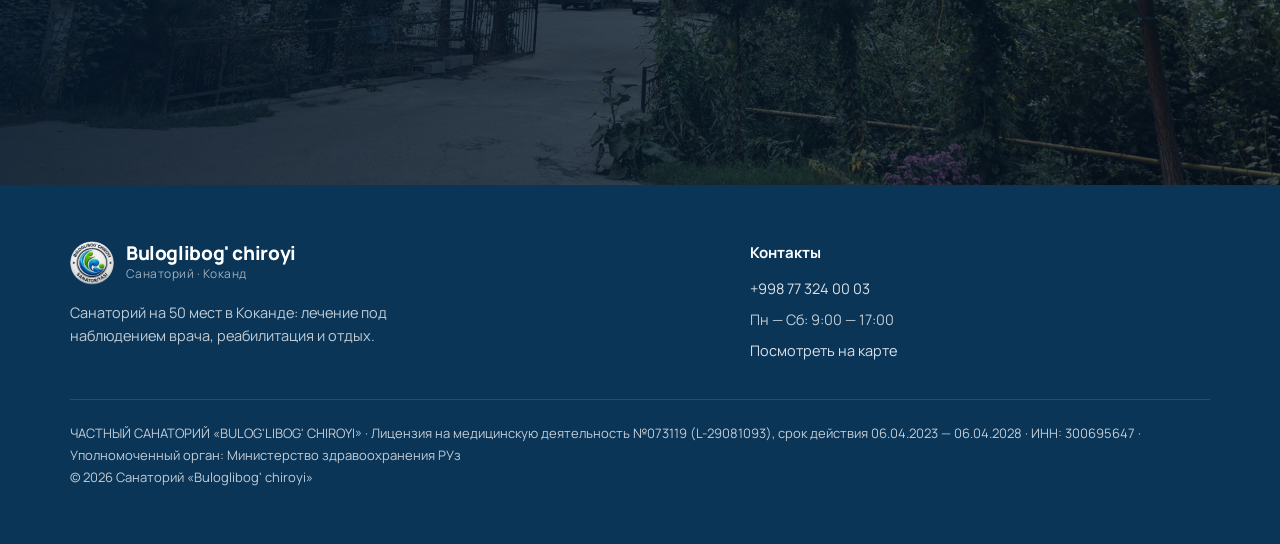
==== commit 29453ca3: "Bosh sahifa ekranlarida 2-3 tadan bo'lim: Narxga nimalar kiradi va Savollar qaytarildi Co-Authored-B" ====
--- a/ru.html
+++ b/ru.html
@@ -53,7 +53,7 @@
           <a class="btn btn-ghost" href="tel:+998773240003">+998 77 324 00 03</a>
         </div>
       </div>
-      <div class="hcards">
+      <div class="hcards hcards-3">
         <a class="hcard" href="#narxlar">
           <span class="hcard-ico" aria-hidden="true">💵</span>
           <span class="hcard-body"><b>Цены</b><small>Цены за 1 день, неделю и 10 дней</small></span>
@@ -64,6 +64,11 @@
           <span class="hcard-body"><b>Курсы лечения</b><small>Профилактика, лечение и реабилитация</small></span>
           <span class="hcard-go">Подробнее <span aria-hidden="true">→</span></span>
         </a>
+        <a class="hcard" href="#narxga-kiradi">
+          <span class="hcard-ico" aria-hidden="true">🛏️</span>
+          <span class="hcard-body"><b>Что входит в цену</b><small>Номер, питание, осмотр врача и процедуры</small></span>
+          <span class="hcard-go">Подробнее <span aria-hidden="true">→</span></span>
+        </a>
       </div>
   </div>
 </section>
@@ -74,7 +79,7 @@
         <h2>Лечение</h2>
         <p class="hs-lead">Лечение под наблюдением опытных врачей</p>
       </div>
-      <div class="hcards">
+      <div class="hcards hcards-2">
         <a class="hcard" href="#kimlar-uchun">
           <span class="hcard-ico" aria-hidden="true">🩺</span>
           <span class="hcard-body"><b>Кому подходит</b><small>Какие болезни лечим</small></span>
@@ -95,7 +100,7 @@
         <h2>Санаторий</h2>
         <p class="hs-lead">Вдали от городского шума, в зелёном саду</p>
       </div>
-      <div class="hcards">
+      <div class="hcards hcards-2">
         <a class="hcard" href="#hudud">
           <span class="hcard-ico" aria-hidden="true">🌳</span>
           <span class="hcard-body"><b>Территория санатория</b><small>Сад и корпуса на фото</small></span>
@@ -116,7 +121,7 @@
         <h2>Бронирование и контакты</h2>
         <p class="hs-lead">Позвоните или оставьте онлайн-заявку</p>
       </div>
-      <div class="hcards">
+      <div class="hcards hcards-3">
         <a class="hcard" href="#bron">
           <span class="hcard-ico" aria-hidden="true">📅</span>
           <span class="hcard-body"><b>Забронировать</b><small>Звонок или онлайн-заявка</small></span>
@@ -125,6 +130,11 @@
         <a class="hcard" href="#manzil">
           <span class="hcard-ico" aria-hidden="true">📍</span>
           <span class="hcard-body"><b>Адрес и контакты</b><small>Карта, телефон, часы работы</small></span>
+          <span class="hcard-go">Подробнее <span aria-hidden="true">→</span></span>
+        </a>
+        <a class="hcard" href="#faq">
+          <span class="hcard-ico" aria-hidden="true">❓</span>
+          <span class="hcard-body"><b>Вопросы</b><small>Документы, оплата и другое</small></span>
           <span class="hcard-go">Подробнее <span aria-hidden="true">→</span></span>
         </a>
       </div>
--- a/assets/style.css
+++ b/assets/style.css
@@ -693,3 +693,5 @@
 .view.page .faq details { margin-bottom: 12px; }
 .view.page .view-cta { background: var(--glass-strong); }
 @media (min-width: 901px) { .view.page .lead-box { grid-template-columns: 1.1fr 1fr; } }
+@media (min-width: 1000px) { .hcards-3 { grid-template-columns: repeat(3, 1fr); } .hcards-3 .hcard { grid-template-columns: 1fr; grid-template-areas: "ico" "body" "go"; gap: 10px; padding: 24px; } }
+@media (min-width: 761px) and (max-width: 999px) { .hcards-3 .hcard:last-child { grid-column: span 2; } }
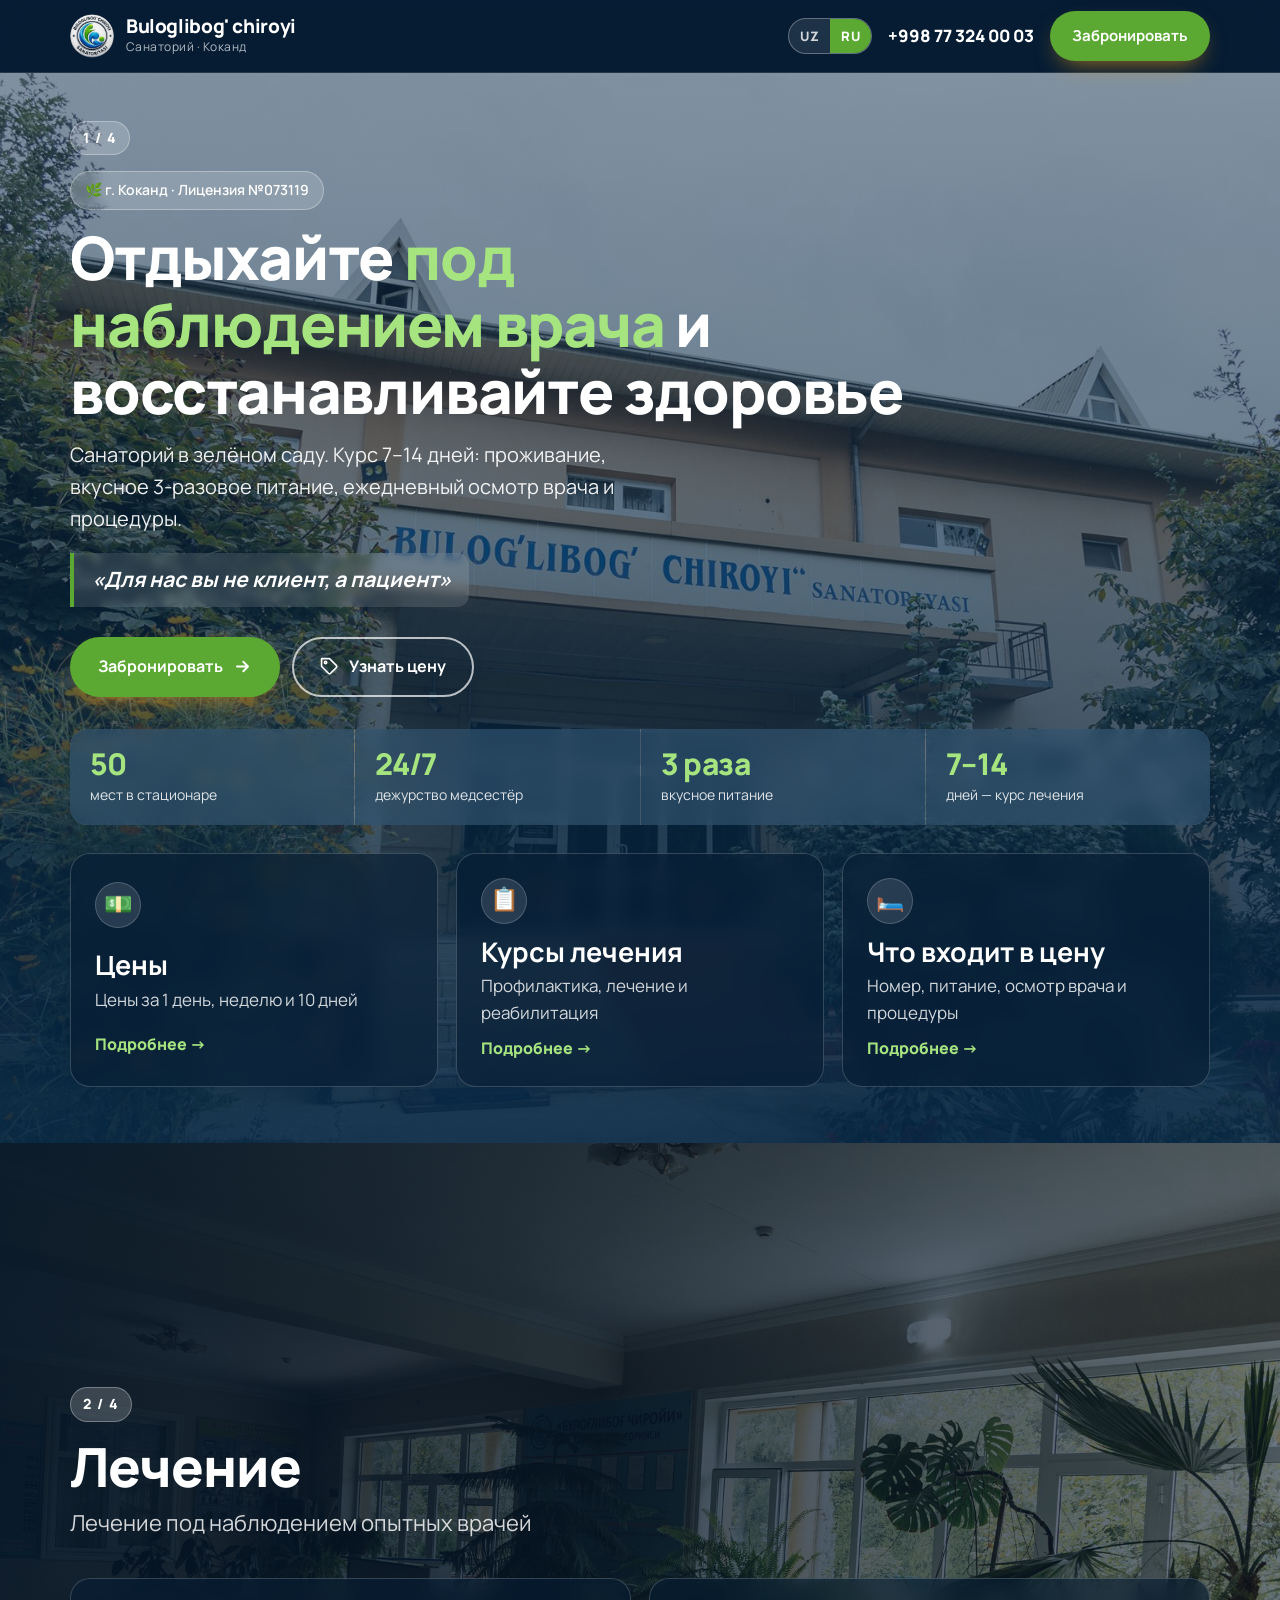
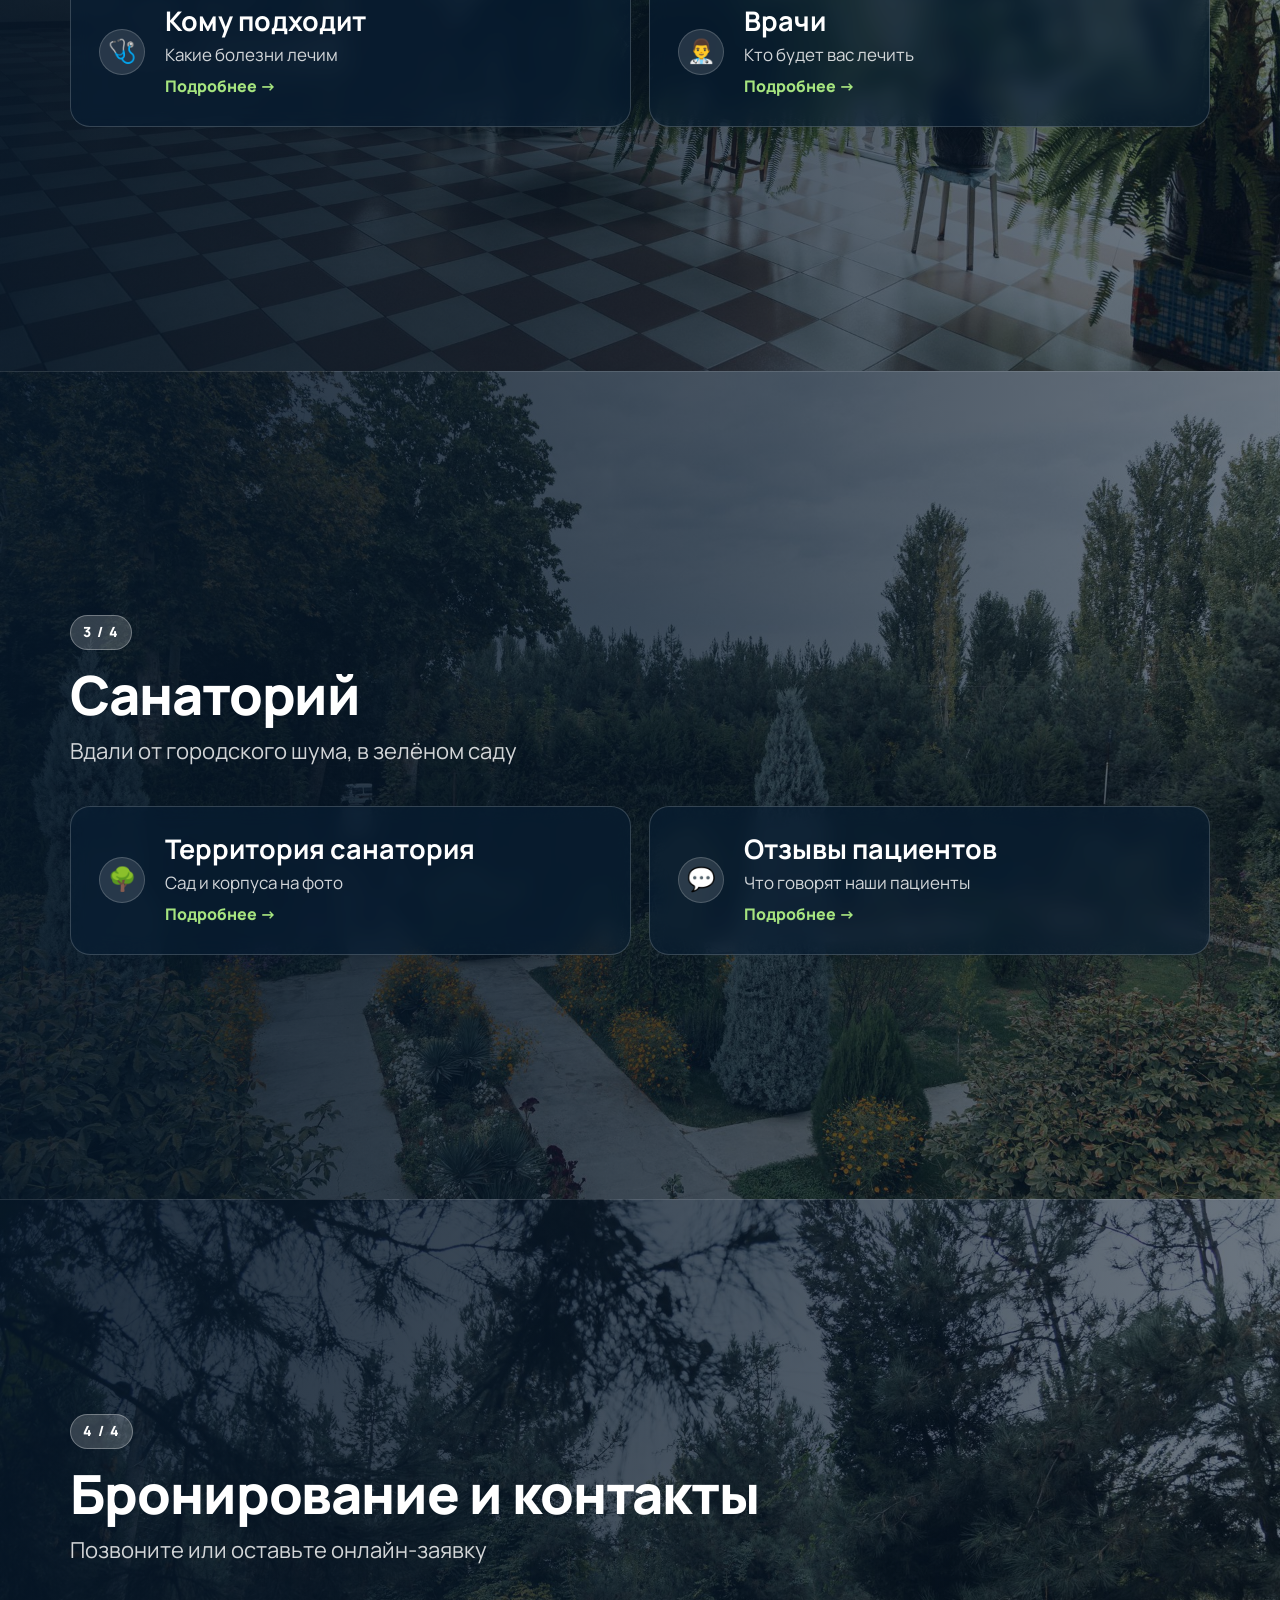
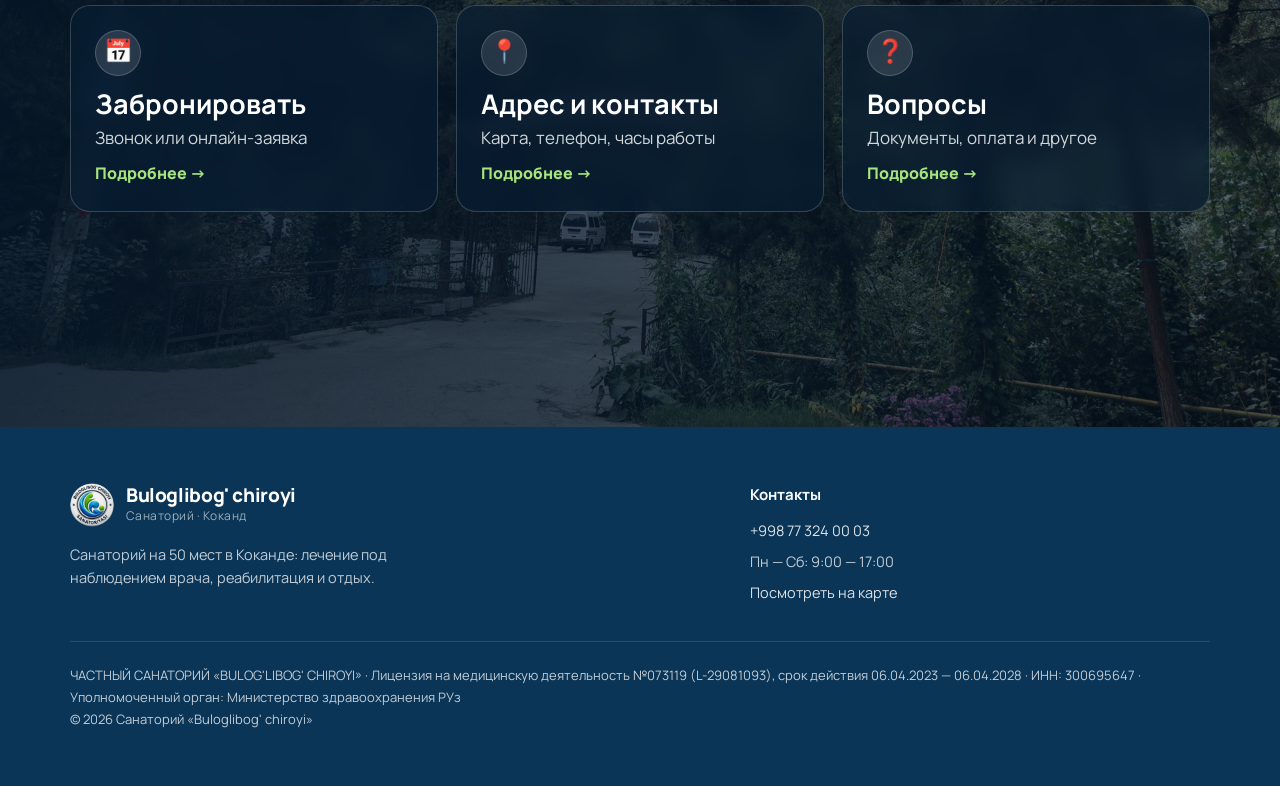
==== commit 7e47d17a: "Bosh sahifa 1-ekrani avvalgi ko'rinishga qaytarildi (raqamlar qatori bilan), bo'lim belgilari kichra" ====
--- a/ru.html
+++ b/ru.html
@@ -42,18 +42,31 @@
 
 <!-- ============ 1-SAHIFA: BOSH SAHIFA ============ -->
 <main class="view active" id="bosh">
-<section class="hs" id="ekran-narx">
-  <div class="hs-bg" style="background-image:url('images/banner/K_F_9181.jpg')" aria-hidden="true"></div>
-  <div class="wrap">
-      <div class="hs-head">
-        <h1>Отдыхайте <em>под наблюдением врача</em> и восстанавливайте здоровье</h1>
-        <p class="motto">«Для нас вы не клиент, а пациент»</p>
-        <div class="hs-actions">
-          <a class="btn btn-sun" href="#bron">Забронировать <span aria-hidden="true">→</span></a>
-          <a class="btn btn-ghost" href="tel:+998773240003">+998 77 324 00 03</a>
-        </div>
-      </div>
-      <div class="hcards hcards-3">
+<section class="hero">
+  <img class="hero-bg" src="images/banner/K_F_9181.jpg" alt="Корпус санатория и цветник" fetchpriority="high" />
+  <div class="wrap">
+    <span class="screen-n">1 / 4</span>
+    <span class="hero-tag">🌿 г. Коканд · Лицензия №073119</span>
+    <h1>Отдыхайте <em>под наблюдением врача</em> и восстанавливайте здоровье</h1>
+    <p class="sub">Санаторий в зелёном саду. Курс 7–14 дней: проживание, вкусное 3-разовое питание, ежедневный осмотр врача и процедуры.</p>
+    <p class="motto">«Для нас вы не клиент, а пациент»</p>
+    <div class="hero-actions">
+      <a class="btn btn-sun" href="#bron">
+        Забронировать
+        <svg viewBox="0 0 24 24" fill="none" stroke="currentColor" stroke-width="2.4" stroke-linecap="round" stroke-linejoin="round"><path d="M5 12h14M13 6l6 6-6 6"/></svg>
+      </a>
+      <a class="btn btn-ghost" href="#narxlar">
+        <svg viewBox="0 0 24 24" fill="none" stroke="currentColor" stroke-width="2" stroke-linecap="round" stroke-linejoin="round"><path d="M20.6 13.4l-7.2 7.2a2 2 0 01-2.8 0L2 12V2h10l8.6 8.6a2 2 0 010 2.8z"/><circle cx="7" cy="7" r="1.5"/></svg>
+        Узнать цену
+      </a>
+    </div>
+    <div class="hero-facts">
+      <div><b>50</b><span>мест в стационаре</span></div>
+      <div><b>24/7</b><span>дежурство медсестёр</span></div>
+      <div><b>3 раза</b><span>вкусное питание</span></div>
+      <div><b>7–14</b><span>дней — курс лечения</span></div>
+    </div>
+    <div class="hcards hero-cards hcards-3">
         <a class="hcard" href="#narxlar">
           <span class="hcard-ico" aria-hidden="true">💵</span>
           <span class="hcard-body"><b>Цены</b><small>Цены за 1 день, неделю и 10 дней</small></span>
@@ -76,6 +89,7 @@
   <div class="hs-bg" style="background-image:url('images/tabiat/K_F_9216.jpg')" aria-hidden="true"></div>
   <div class="wrap">
       <div class="hs-head">
+        <span class="screen-n">2 / 4</span>
         <h2>Лечение</h2>
         <p class="hs-lead">Лечение под наблюдением опытных врачей</p>
       </div>
@@ -97,6 +111,7 @@
   <div class="hs-bg" style="background-image:url('images/tabiat/K_F_9206.jpg')" aria-hidden="true"></div>
   <div class="wrap">
       <div class="hs-head">
+        <span class="screen-n">3 / 4</span>
         <h2>Санаторий</h2>
         <p class="hs-lead">Вдали от городского шума, в зелёном саду</p>
       </div>
@@ -118,6 +133,7 @@
   <div class="hs-bg" style="background-image:url('images/tabiat/K_F_9241.jpg')" aria-hidden="true"></div>
   <div class="wrap">
       <div class="hs-head">
+        <span class="screen-n">4 / 4</span>
         <h2>Бронирование и контакты</h2>
         <p class="hs-lead">Позвоните или оставьте онлайн-заявку</p>
       </div>
--- a/assets/style.css
+++ b/assets/style.css
@@ -695,3 +695,12 @@
 @media (min-width: 901px) { .view.page .lead-box { grid-template-columns: 1.1fr 1fr; } }
 @media (min-width: 1000px) { .hcards-3 { grid-template-columns: repeat(3, 1fr); } .hcards-3 .hcard { grid-template-columns: 1fr; grid-template-areas: "ico" "body" "go"; gap: 10px; padding: 24px; } }
 @media (min-width: 761px) and (max-width: 999px) { .hcards-3 .hcard:last-child { grid-column: span 2; } }
+
+/* 1-ekran: eski hero + ostida bo'limlar; bo'lim belgilari kichikroq */
+#bosh .hero { min-height: auto; align-items: flex-start; }
+#bosh .hero .wrap { padding-top: 48px; padding-bottom: 56px; }
+.hero-cards { margin-top: 28px; }
+.hs-head .screen-n { display: table; margin-bottom: 14px; }
+.hcard-ico { width: 46px !important; height: 46px !important; font-size: 23px !important; }
+.hcards-3 .hcard-ico { margin-bottom: 2px; }
+@media (max-width: 760px) { .hcard-ico { width: 42px !important; height: 42px !important; font-size: 21px !important; } }
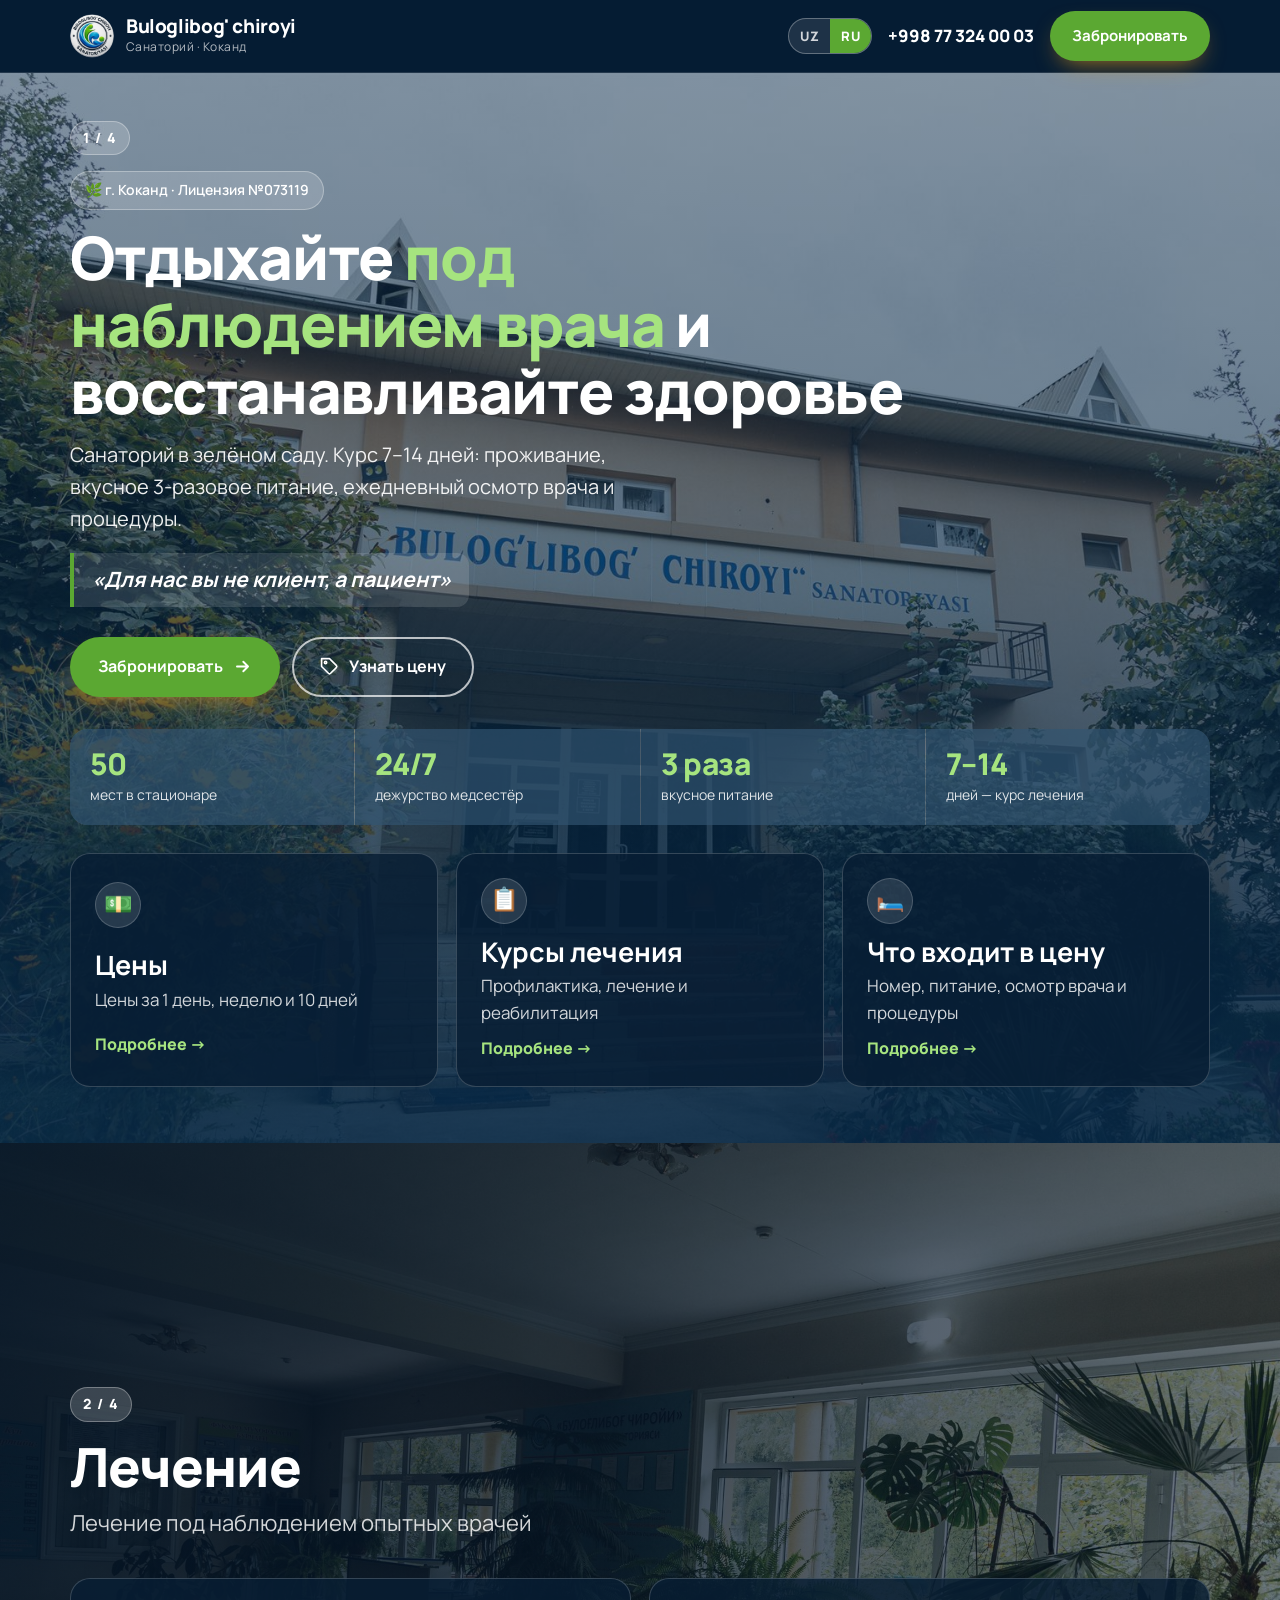
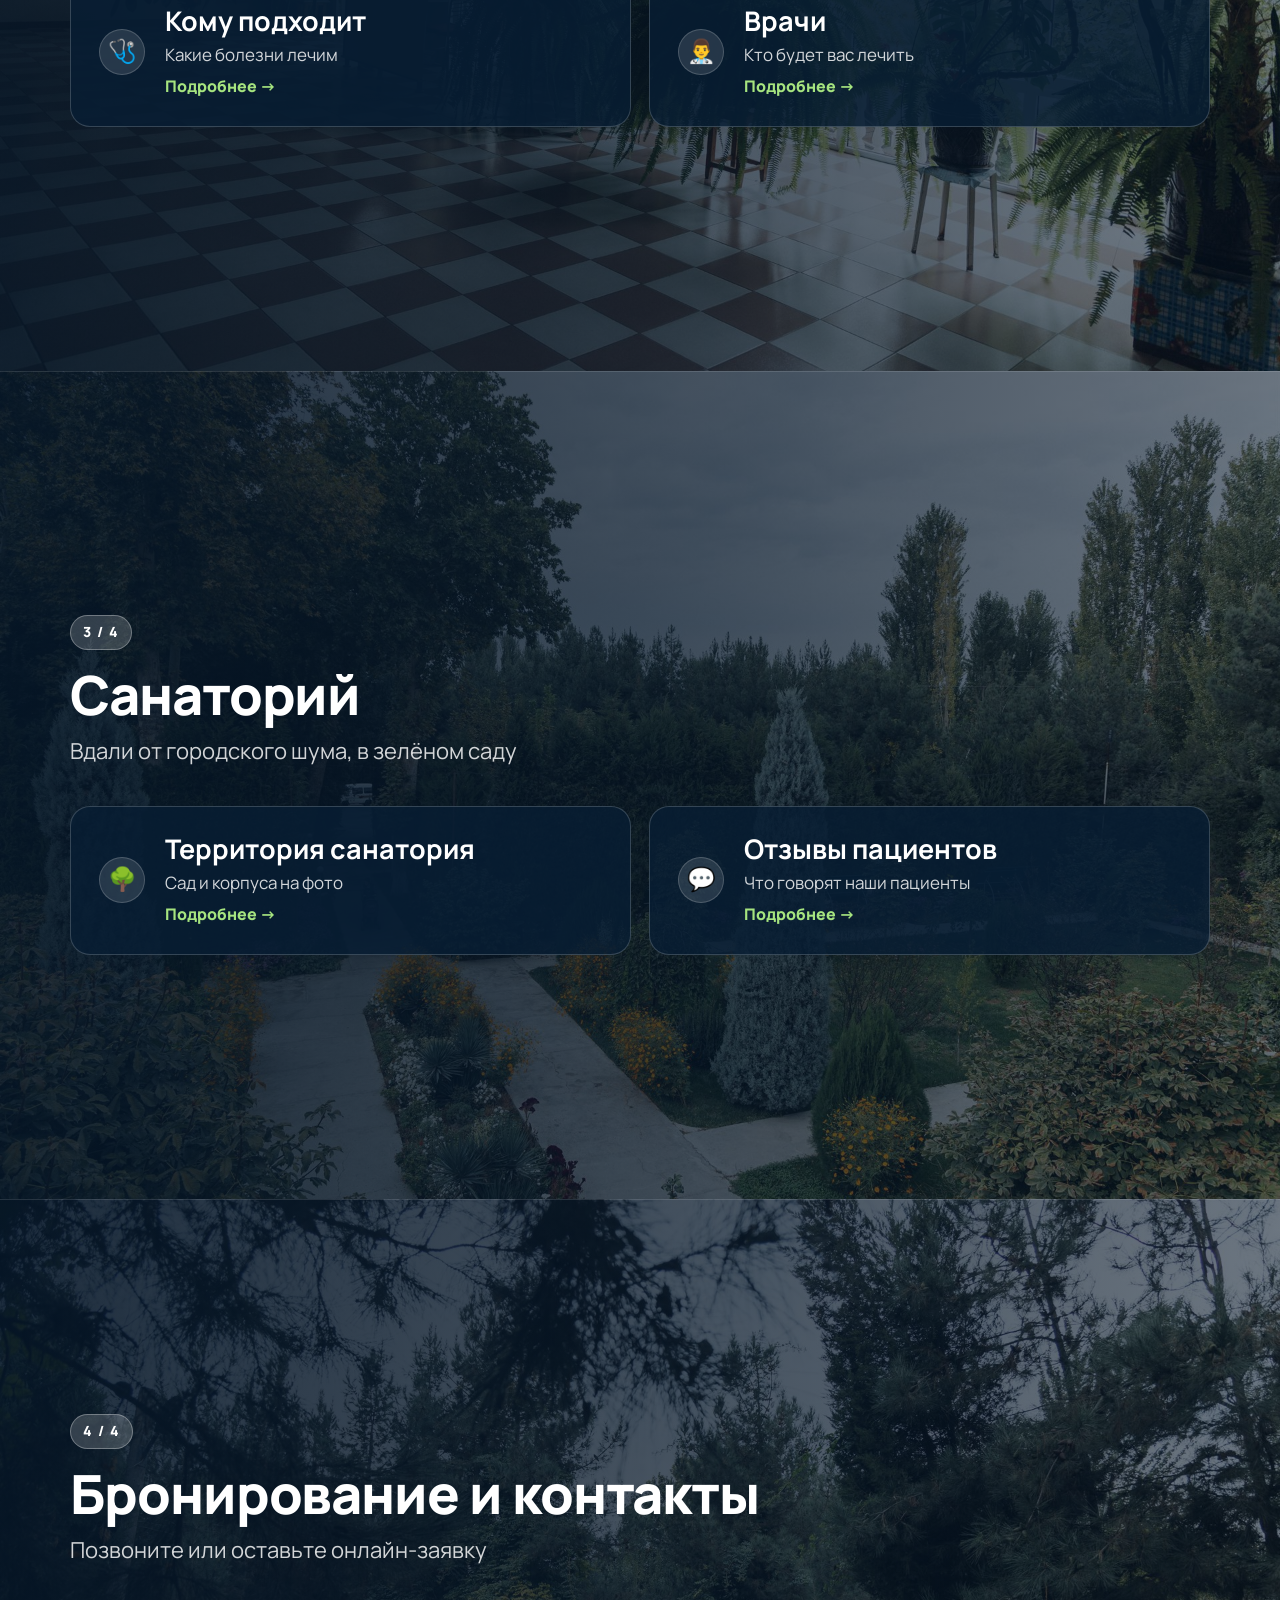
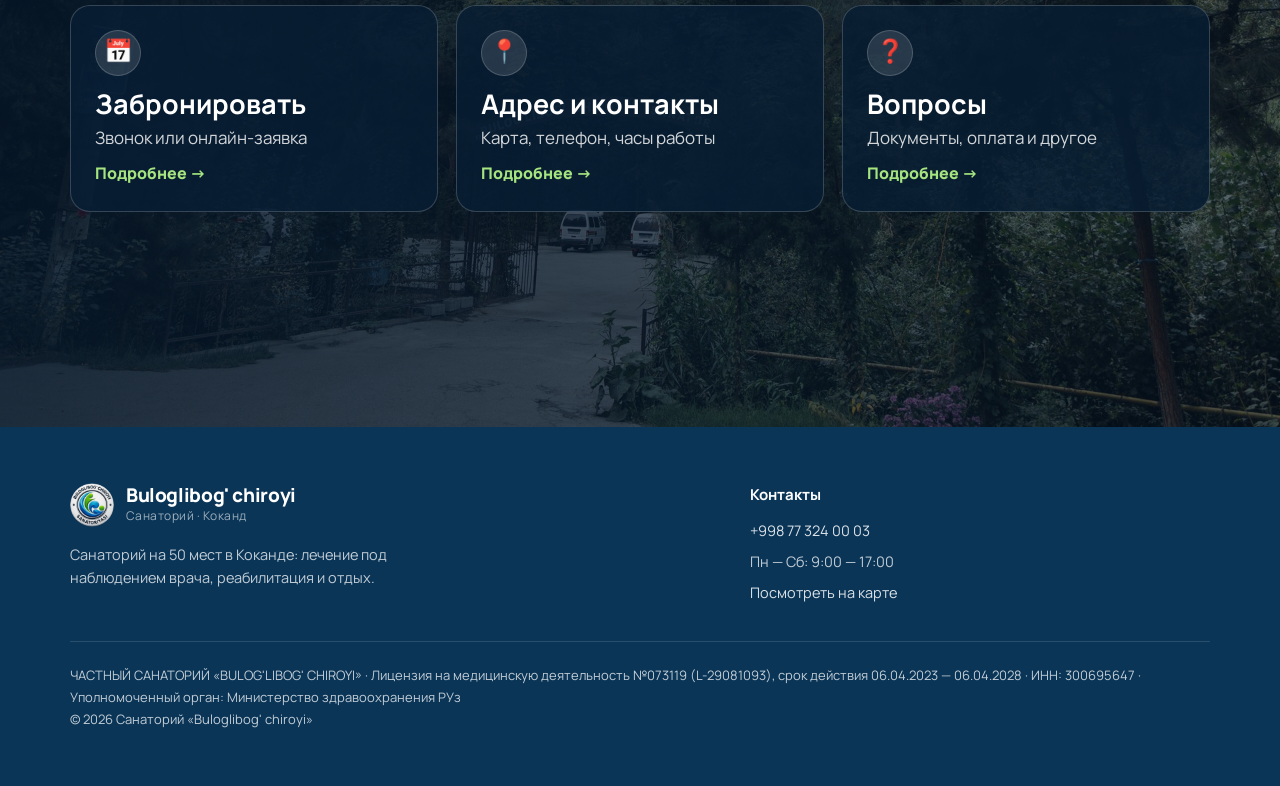
==== commit 47e7f656: "Tezlik: blur effektlari o'chirildi, fon suratlari ekranga yaqinlashganda yuklanadi, og'ir animatsiya" ====
--- a/ru.html
+++ b/ru.html
@@ -86,7 +86,7 @@
   </div>
 </section>
 <section class="hs" id="ekran-davolash">
-  <div class="hs-bg" style="background-image:url('images/tabiat/K_F_9216.jpg')" aria-hidden="true"></div>
+  <div class="hs-bg" data-bg="images/tabiat/K_F_9216.jpg" aria-hidden="true"></div>
   <div class="wrap">
       <div class="hs-head">
         <span class="screen-n">2 / 4</span>
@@ -108,7 +108,7 @@
   </div>
 </section>
 <section class="hs" id="ekran-sanatoriya">
-  <div class="hs-bg" style="background-image:url('images/tabiat/K_F_9206.jpg')" aria-hidden="true"></div>
+  <div class="hs-bg" data-bg="images/tabiat/K_F_9206.jpg" aria-hidden="true"></div>
   <div class="wrap">
       <div class="hs-head">
         <span class="screen-n">3 / 4</span>
@@ -130,7 +130,7 @@
   </div>
 </section>
 <section class="hs" id="ekran-aloqa">
-  <div class="hs-bg" style="background-image:url('images/tabiat/K_F_9241.jpg')" aria-hidden="true"></div>
+  <div class="hs-bg" data-bg="images/tabiat/K_F_9241.jpg" aria-hidden="true"></div>
   <div class="wrap">
       <div class="hs-head">
         <span class="screen-n">4 / 4</span>
@@ -344,6 +344,12 @@
       <p class="lead">Узнали себя или близкого человека? Наш врач подберёт подходящий курс.</p>
     </div>
     <div class="who">
+      <div class="who-card who-main reveal">
+        <div class="who-ico"><svg viewBox="0 0 24 24" fill="none" stroke="currentColor" stroke-width="2" stroke-linecap="round" stroke-linejoin="round"><path d="M3 21l9.5-9.5"/><path d="M14 3l7 7-6.5 6.5a2 2 0 01-2.8 0l-4.2-4.2a2 2 0 010-2.8z"/><path d="M11 6l7 7"/></svg></div>
+        <h3>Хирургические операции</h3>
+        <p>Хирургические и лапароскопические операции. Опытный хирург, современная анестезия, восстановление после операции под наблюдением врача.</p>
+        <a href="#bron">Спросить об этом →</a>
+      </div>
       <div class="who-card reveal">
         <div class="who-ico"><svg viewBox="0 0 24 24" fill="none" stroke="currentColor" stroke-width="2" stroke-linecap="round" stroke-linejoin="round"><path d="M20.8 4.6a5.5 5.5 0 00-7.8 0L12 5.7l-1-1.1a5.5 5.5 0 00-7.8 7.8l1 1.1L12 21l7.8-7.5 1-1.1a5.5 5.5 0 000-7.8z"/><path d="M3.5 12h4l2-3 3 6 2-3h6"/></svg></div>
         <h3>Сердце и давление</h3>
@@ -705,6 +711,18 @@
     a.addEventListener('click', function () { if (location.hash) a.href = a.getAttribute('href') + location.hash; });
   });
 </script>
+<script>
+  // Fon suratlarini faqat ekranga yaqinlashganda yuklash (sayt tezroq ochiladi)
+  (function () {
+    var els = document.querySelectorAll('[data-bg]');
+    function load(el) { el.style.backgroundImage = "url('" + el.getAttribute('data-bg') + "')"; el.removeAttribute('data-bg'); }
+    if (!('IntersectionObserver' in window)) { els.forEach(load); return; }
+    var io = new IntersectionObserver(function (en) {
+      en.forEach(function (e) { if (e.isIntersecting) { load(e.target); io.unobserve(e.target); } });
+    }, { rootMargin: '400px 0px' });
+    els.forEach(function (el) { io.observe(el); });
+  })();
+</script>
 <script src="assets/data.js" defer></script>
 </body>
 </html>
--- a/assets/style.css
+++ b/assets/style.css
@@ -704,3 +704,16 @@
 .hcard-ico { width: 46px !important; height: 46px !important; font-size: 23px !important; }
 .hcards-3 .hcard-ico { margin-bottom: 2px; }
 @media (max-width: 760px) { .hcard-ico { width: 42px !important; height: 42px !important; font-size: 21px !important; } }
+.view.page .who-main { grid-column: 1 / -1; border: 2px solid var(--accent-2); background: var(--glass-strong); }
+.view.page .who-main h3 { font-size: 26px; }
+
+/* ===== Tezlik: og'ir effektlar o'chirildi ===== */
+*, *::before, *::after { -webkit-backdrop-filter: none !important; backdrop-filter: none !important; }
+:root { --glass: rgba(8, 30, 52, .82); --glass-strong: rgba(8, 30, 52, .92); }
+.hcard, .pg, .view.page .room, .hero-facts div, .sprices div, .slist li { will-change: auto; }
+.view.page .page-banner, .view.page .head, .view.page .pgroup-head, .view.page .incl-item, .view.page .packs-note, .view.page .pack:not(.best), .screen { text-shadow: 0 1px 3px rgba(0,0,0,.55); }
+.page-bg { transform: translateZ(0); }
+.view.active { animation: none; }
+.reveal { opacity: 1 !important; transform: none !important; transition: none !important; }
+.hcard, .scard, .ptile { transition: background .15s, border-color .15s; }
+.hcard:hover, .scard:hover, .ptile:hover { transform: none; }
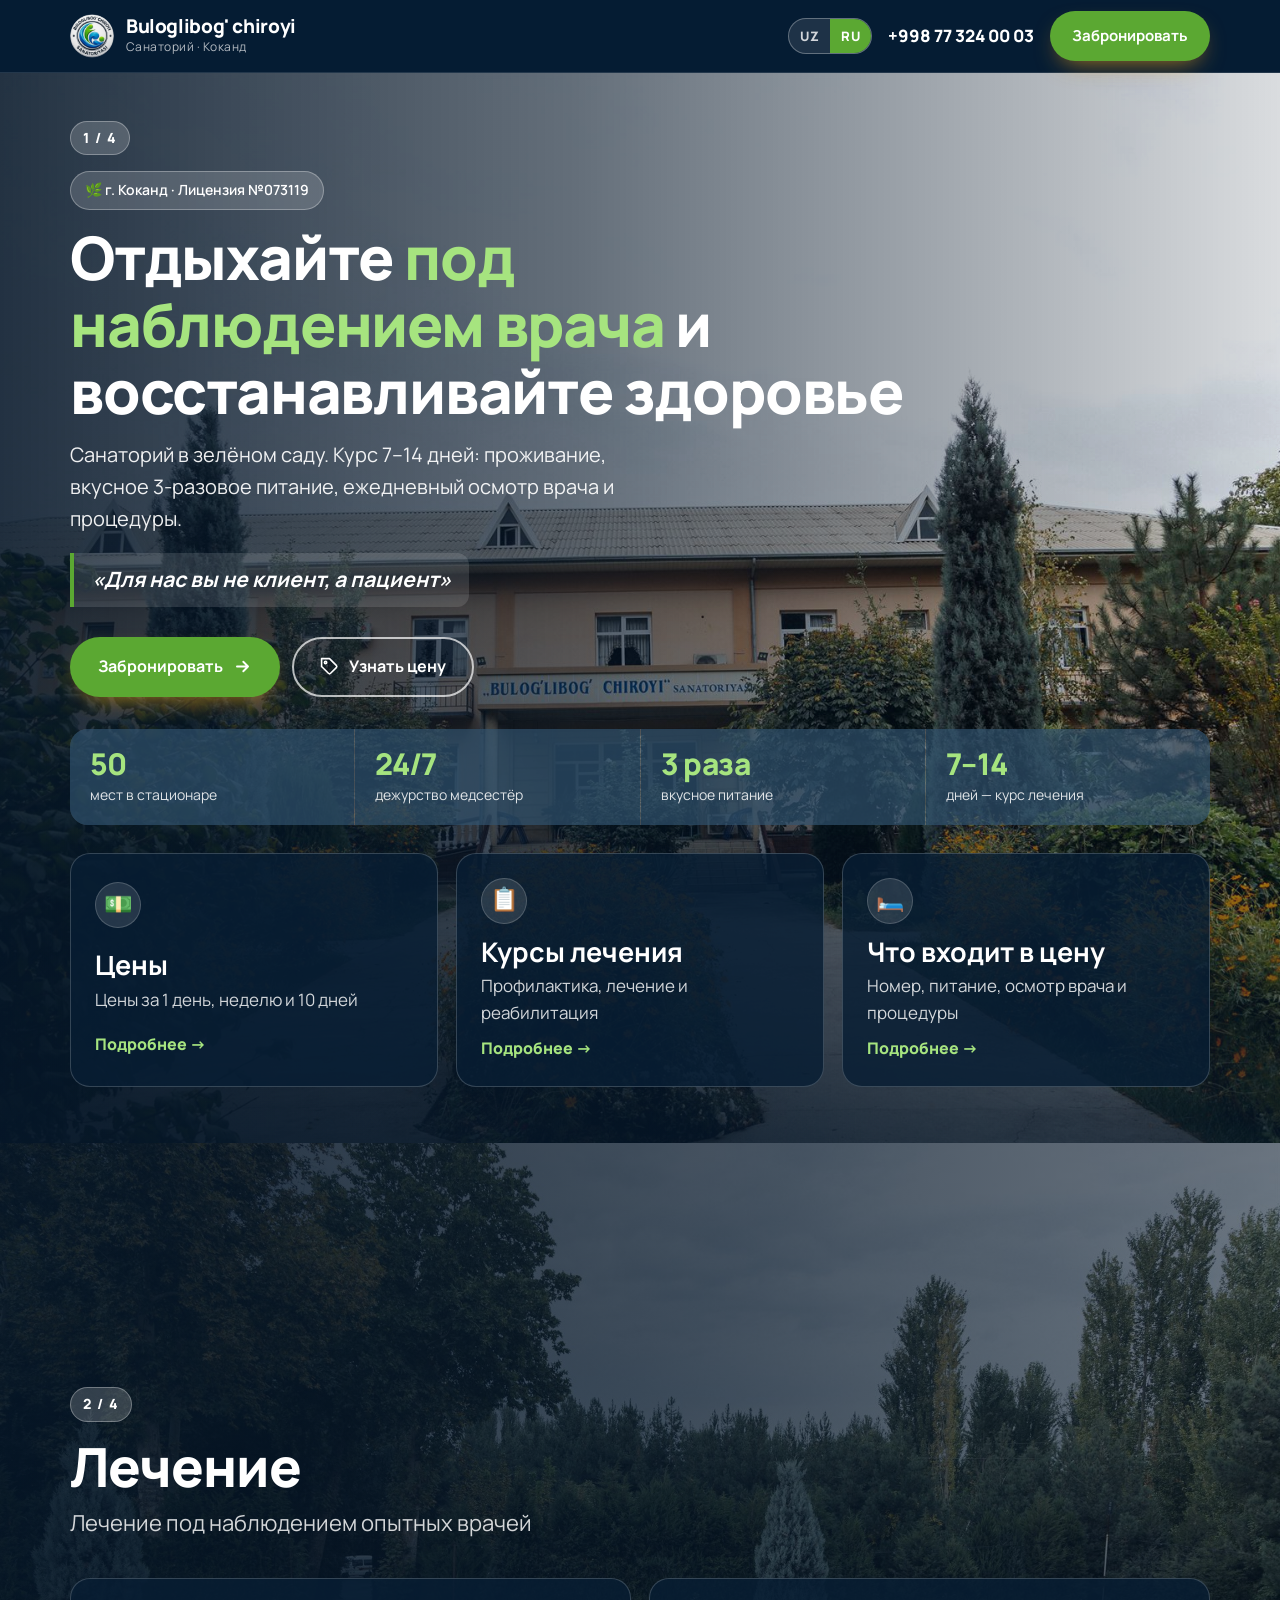
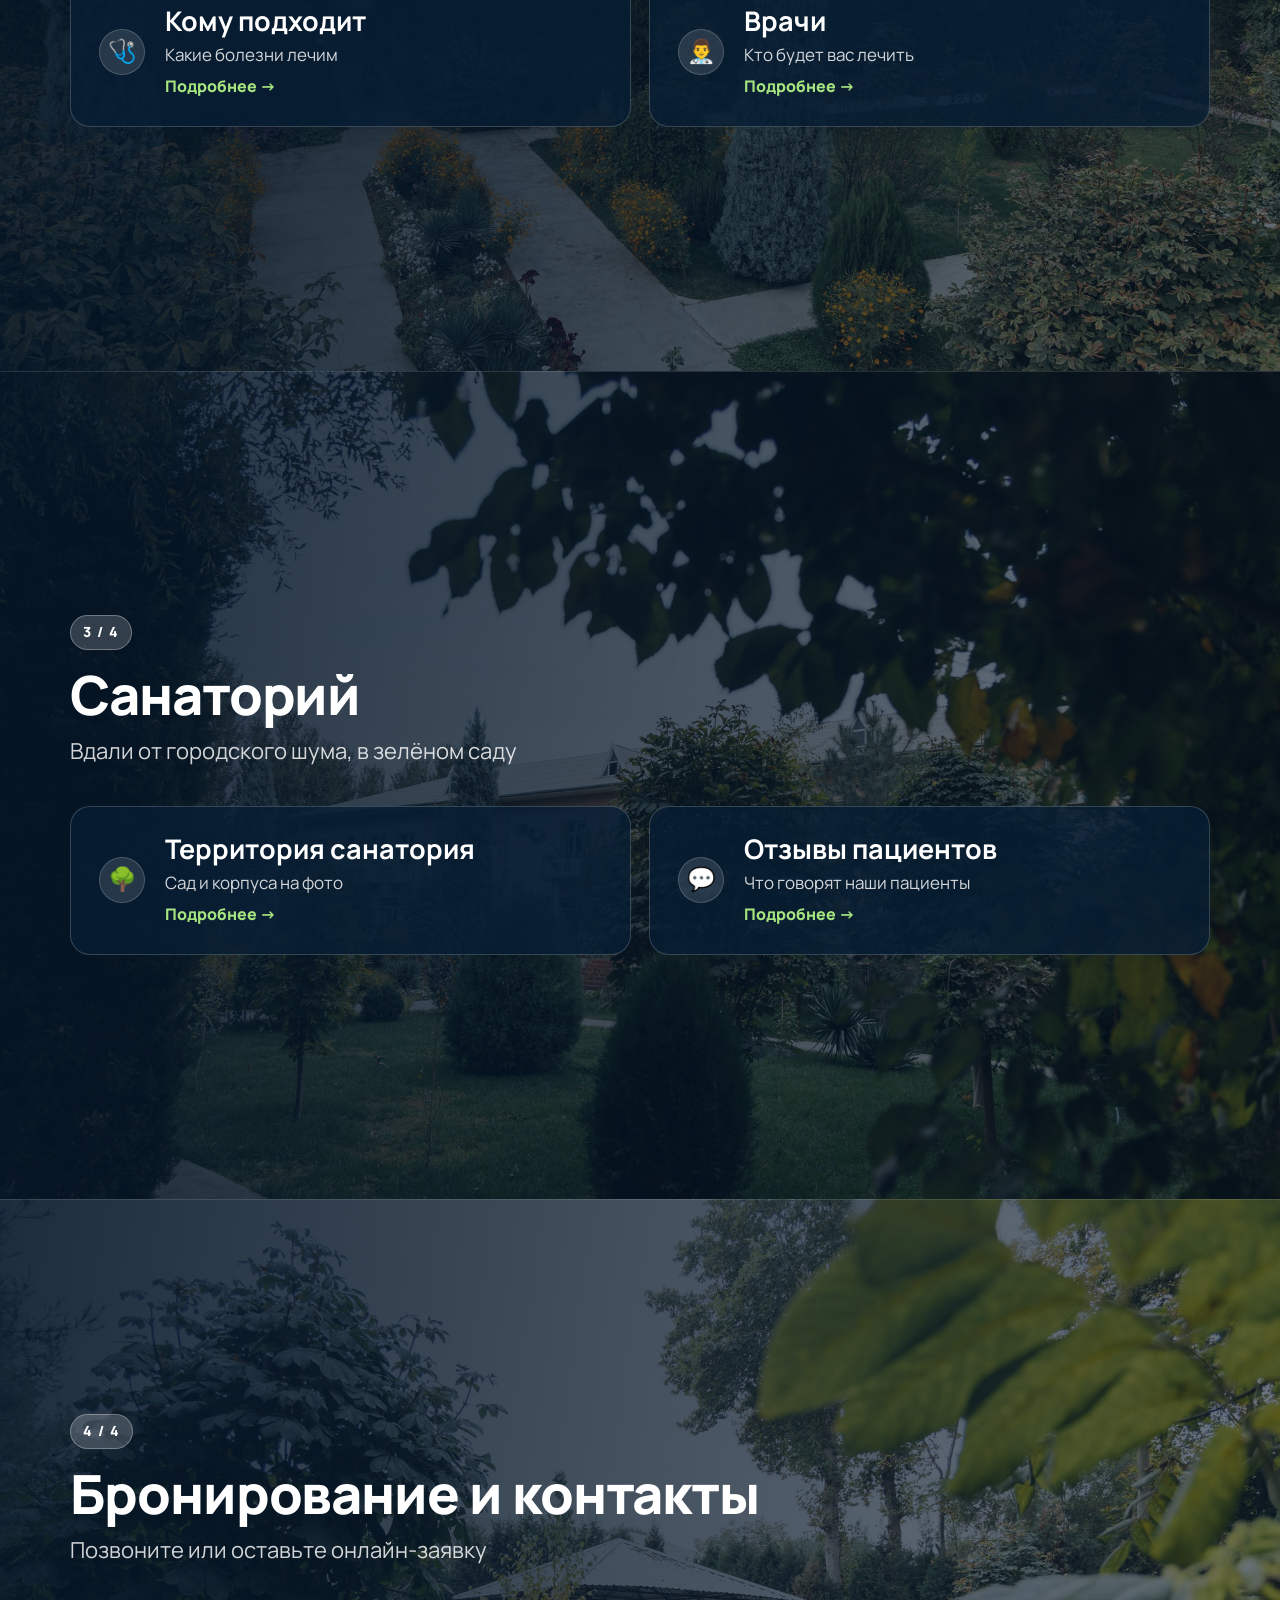
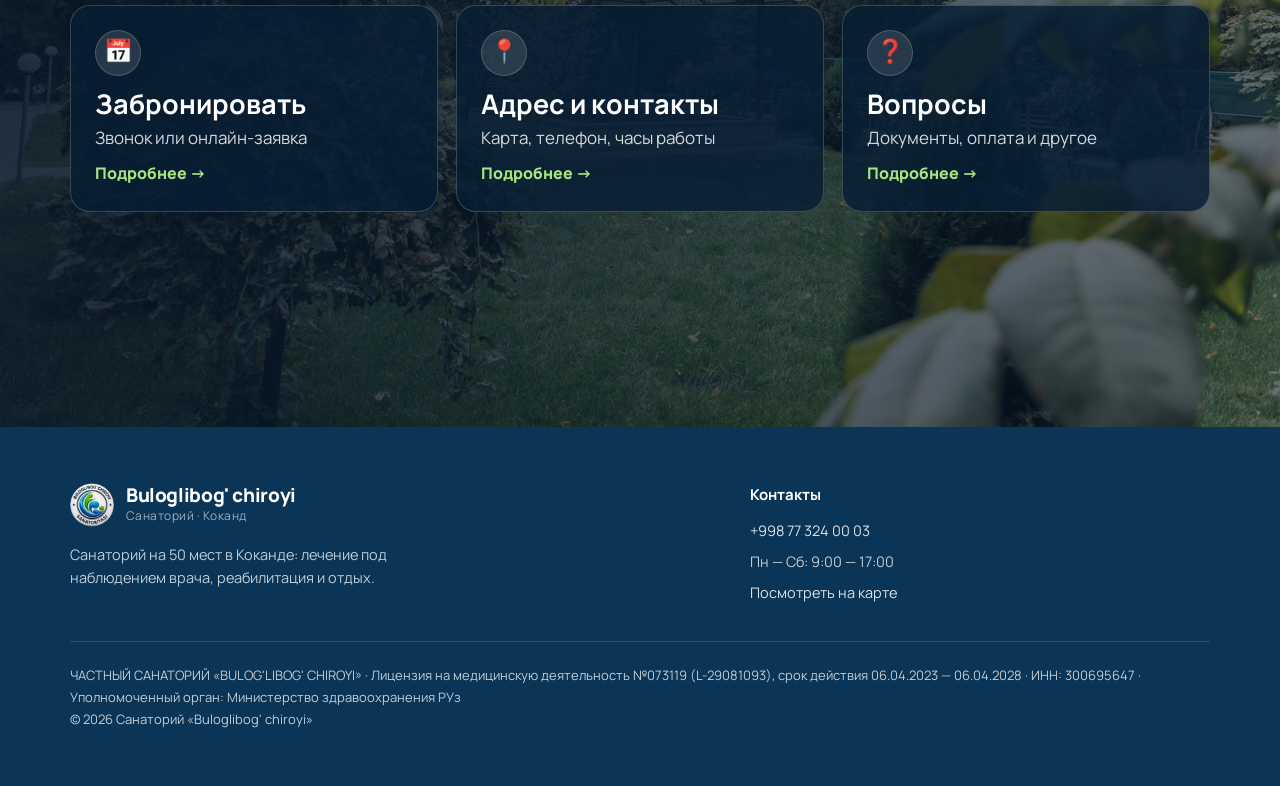
==== commit eca976c7: "Fonlar: 1-ekranga 3-variant surati, qolgan ekran va sahifalarga variantlardagi suratlar Co-Authored-" ====
--- a/ru.html
+++ b/ru.html
@@ -43,7 +43,7 @@
 <!-- ============ 1-SAHIFA: BOSH SAHIFA ============ -->
 <main class="view active" id="bosh">
 <section class="hero">
-  <img class="hero-bg" src="images/banner/K_F_9181.jpg" alt="Корпус санатория и цветник" fetchpriority="high" />
+  <img class="hero-bg" src="images/tabiat/K_F_9170.jpg" alt="Корпус санатория и цветник" fetchpriority="high" />
   <div class="wrap">
     <span class="screen-n">1 / 4</span>
     <span class="hero-tag">🌿 г. Коканд · Лицензия №073119</span>
@@ -86,7 +86,7 @@
   </div>
 </section>
 <section class="hs" id="ekran-davolash">
-  <div class="hs-bg" data-bg="images/tabiat/K_F_9216.jpg" aria-hidden="true"></div>
+  <div class="hs-bg" data-bg="images/tabiat/K_F_9206.jpg" aria-hidden="true"></div>
   <div class="wrap">
       <div class="hs-head">
         <span class="screen-n">2 / 4</span>
@@ -108,7 +108,7 @@
   </div>
 </section>
 <section class="hs" id="ekran-sanatoriya">
-  <div class="hs-bg" data-bg="images/tabiat/K_F_9206.jpg" aria-hidden="true"></div>
+  <div class="hs-bg" data-bg="images/tabiat/K_F_9166.jpg" aria-hidden="true"></div>
   <div class="wrap">
       <div class="hs-head">
         <span class="screen-n">3 / 4</span>
@@ -130,7 +130,7 @@
   </div>
 </section>
 <section class="hs" id="ekran-aloqa">
-  <div class="hs-bg" data-bg="images/tabiat/K_F_9241.jpg" aria-hidden="true"></div>
+  <div class="hs-bg" data-bg="images/tabiat/K_F_9156.jpg" aria-hidden="true"></div>
   <div class="wrap">
       <div class="hs-head">
         <span class="screen-n">4 / 4</span>
@@ -160,7 +160,7 @@
 
 <!-- ============ 2-SAHIFA: NARXLAR ============ -->
 <main class="view page" id="narxlar" data-title="Цены">
-  <div class="page-bg" style="background-image:url('images/tabiat/K_F_9191.jpg')" aria-hidden="true"></div>
+  <div class="page-bg" style="background-image:url('images/tabiat/K_F_9206.jpg')" aria-hidden="true"></div>
   <header class="page-banner">
     <div class="wrap">
       <a class="back" href="#">← Главная</a>
@@ -206,7 +206,7 @@
 
 <!-- ============ 2-SAHIFA: DAVOLANISH KURSLARI ============ -->
 <main class="view page" id="kurslar" data-title="Курсы лечения">
-  <div class="page-bg" style="background-image:url('images/tabiat/K_F_9170.jpg')" aria-hidden="true"></div>
+  <div class="page-bg" style="background-image:url('images/tabiat/K_F_9166.jpg')" aria-hidden="true"></div>
   <header class="page-banner">
     <div class="wrap">
       <a class="back" href="#">← Главная</a>
@@ -275,7 +275,7 @@
 
 <!-- ============ 2-SAHIFA: NARXGA NIMALAR KIRADI ============ -->
 <main class="view page" id="narxga-kiradi" data-title="Что входит в цену">
-  <div class="page-bg" style="background-image:url('images/tabiat/K_F_9216.jpg')" aria-hidden="true"></div>
+  <div class="page-bg" style="background-image:url('images/tabiat/K_F_9156.jpg')" aria-hidden="true"></div>
   <header class="page-banner">
     <div class="wrap">
       <a class="back" href="#">← Главная</a>
@@ -328,7 +328,7 @@
 
 <!-- ============ 2-SAHIFA: KIMLARGA MOS ============ -->
 <main class="view page" id="kimlar-uchun" data-title="Кому подходит">
-  <div class="page-bg" style="background-image:url('images/tabiat/K_F_9196.jpg')" aria-hidden="true"></div>
+  <div class="page-bg" style="background-image:url('images/tabiat/K_F_9241.jpg')" aria-hidden="true"></div>
   <header class="page-banner">
     <div class="wrap">
       <a class="back" href="#">← Главная</a>
@@ -411,7 +411,7 @@
 
 <!-- ============ 2-SAHIFA: SHIFOKORLAR ============ -->
 <main class="view page" id="shifokorlar" data-title="Врачи">
-  <div class="page-bg" style="background-image:url('images/tabiat/K_F_9186.jpg')" aria-hidden="true"></div>
+  <div class="page-bg" style="background-image:url('images/banner/K_F_9181.jpg')" aria-hidden="true"></div>
   <header class="page-banner">
     <div class="wrap">
       <a class="back" href="#">← Главная</a>
@@ -443,7 +443,7 @@
 
 <!-- ============ 2-SAHIFA: SANATORIYA HUDUDI ============ -->
 <main class="view page" id="hudud" data-title="Территория санатория">
-  <div class="page-bg" style="background-image:url('images/tabiat/K_F_9206.jpg')" aria-hidden="true"></div>
+  <div class="page-bg" style="background-image:url('images/tabiat/K_F_9170.jpg')" aria-hidden="true"></div>
   <header class="page-banner">
     <div class="wrap">
       <a class="back" href="#">← Главная</a>
@@ -475,7 +475,7 @@
 
 <!-- ============ 2-SAHIFA: BEMORLAR FIKRI ============ -->
 <main class="view page" id="fikrlar" data-title="Отзывы пациентов">
-  <div class="page-bg" style="background-image:url('images/tabiat/K_F_9156.jpg')" aria-hidden="true"></div>
+  <div class="page-bg" style="background-image:url('images/tabiat/K_F_9206.jpg')" aria-hidden="true"></div>
   <header class="page-banner">
     <div class="wrap">
       <a class="back" href="#">← Главная</a>
@@ -517,7 +517,7 @@
 
 <!-- ============ 2-SAHIFA: SAVOLLAR ============ -->
 <main class="view page" id="faq" data-title="Вопросы">
-  <div class="page-bg" style="background-image:url('images/tabiat/K_F_9231.jpg')" aria-hidden="true"></div>
+  <div class="page-bg" style="background-image:url('images/tabiat/K_F_9166.jpg')" aria-hidden="true"></div>
   <header class="page-banner">
     <div class="wrap">
       <a class="back" href="#">← Главная</a>
@@ -568,7 +568,7 @@
 
 <!-- ============ 2-SAHIFA: MANZIL VA ALOQA ============ -->
 <main class="view page" id="manzil" data-title="Адрес и контакты">
-  <div class="page-bg" style="background-image:url('images/tabiat/K_F_9241.jpg')" aria-hidden="true"></div>
+  <div class="page-bg" style="background-image:url('images/tabiat/K_F_9156.jpg')" aria-hidden="true"></div>
   <header class="page-banner">
     <div class="wrap">
       <a class="back" href="#">← Главная</a>
@@ -605,7 +605,7 @@
 
 <!-- ============ 2-SAHIFA: JOY BAND QILISH ============ -->
 <main class="view page" id="bron" data-title="Забронировать">
-  <div class="page-bg" style="background-image:url('images/tabiat/K_F_9226.jpg')" aria-hidden="true"></div>
+  <div class="page-bg" style="background-image:url('images/tabiat/K_F_9241.jpg')" aria-hidden="true"></div>
   <header class="page-banner">
     <div class="wrap">
       <a class="back" href="#">← Главная</a>
--- a/assets/style.css
+++ b/assets/style.css
@@ -717,3 +717,7 @@
 .reveal { opacity: 1 !important; transform: none !important; transition: none !important; }
 .hcard, .scard, .ptile { transition: background .15s, border-color .15s; }
 .hcard:hover, .scard:hover, .ptile:hover { transform: none; }
+
+/* 1-ekran foni: surat ranglari ko'rinsin, faqat matn tomoni to'qroq */
+body #bosh .hero::after { background: linear-gradient(90deg, rgba(5,22,40,.88) 0%, rgba(5,22,40,.62) 45%, rgba(5,22,40,.15) 100%), linear-gradient(0deg, rgba(5,22,40,.75) 0%, rgba(5,22,40,0) 40%); }
+#bosh .hero-bg { filter: saturate(1.15) contrast(1.05); }
